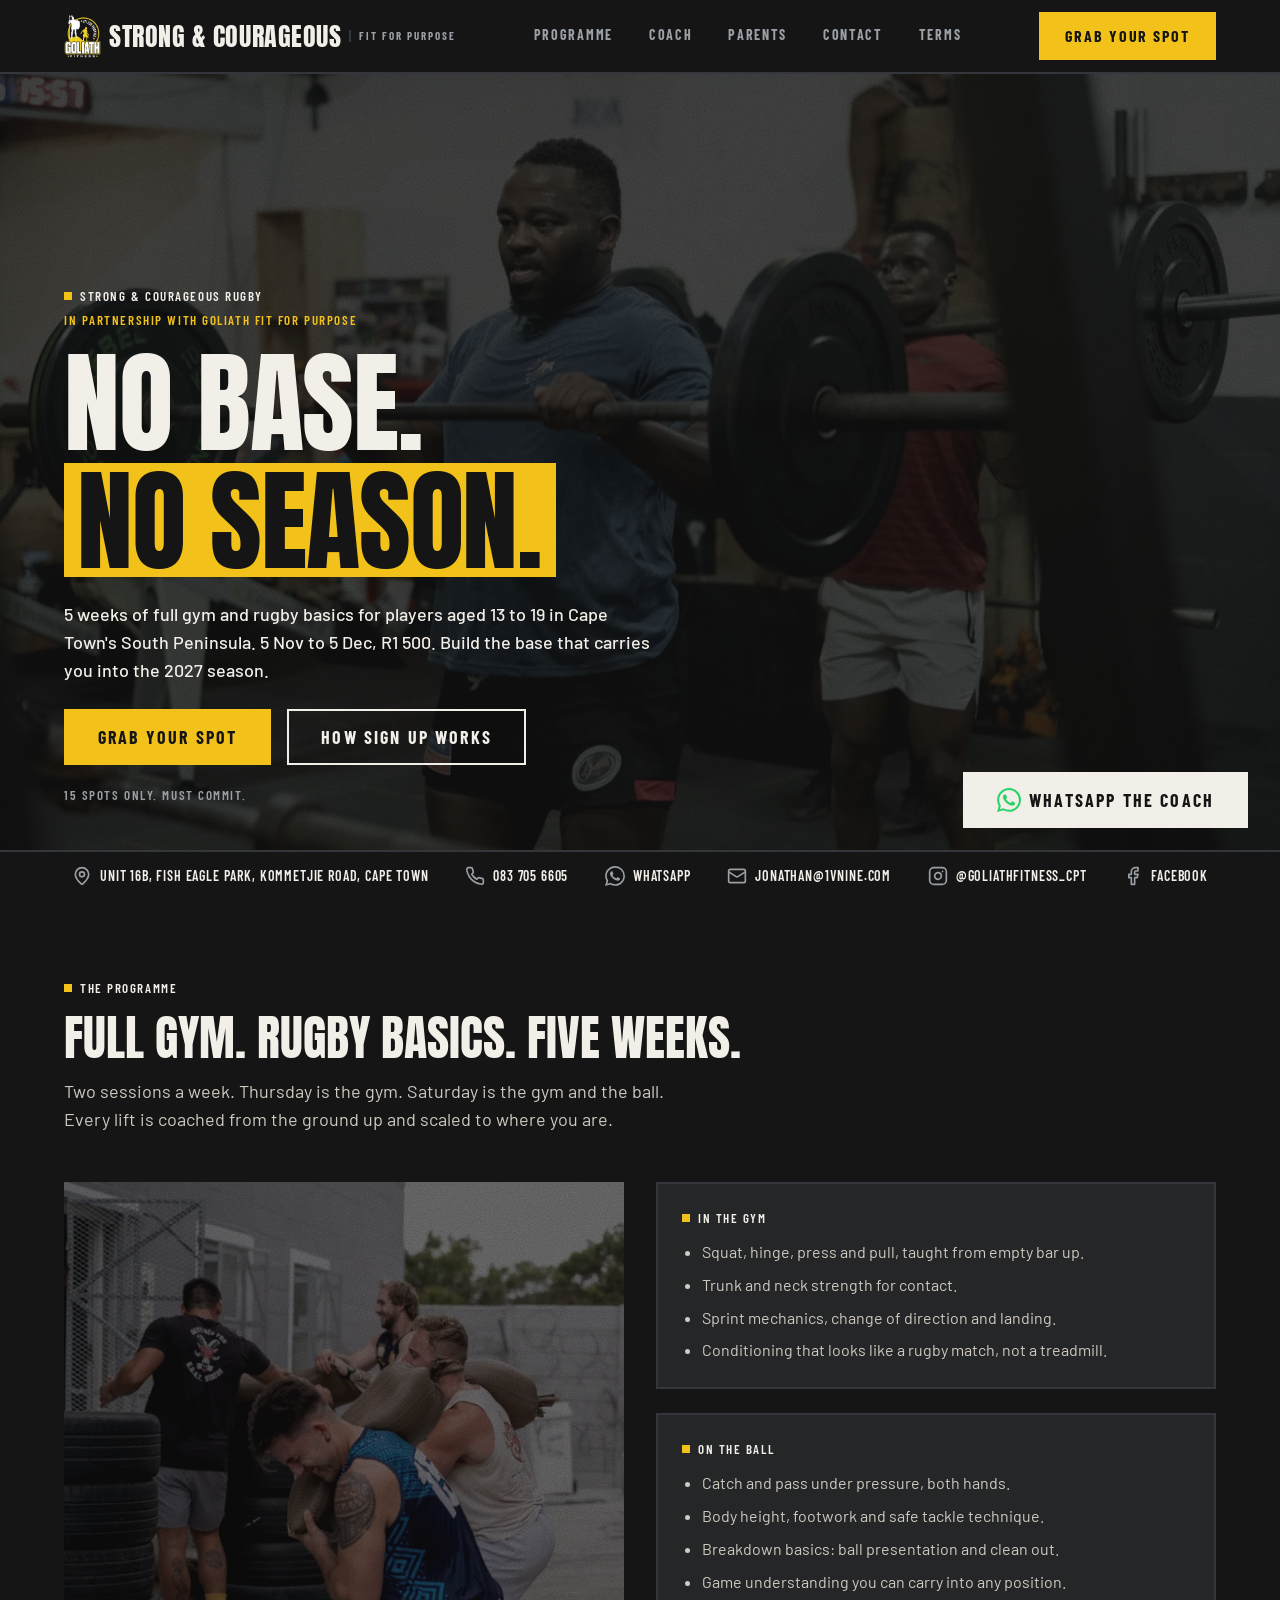
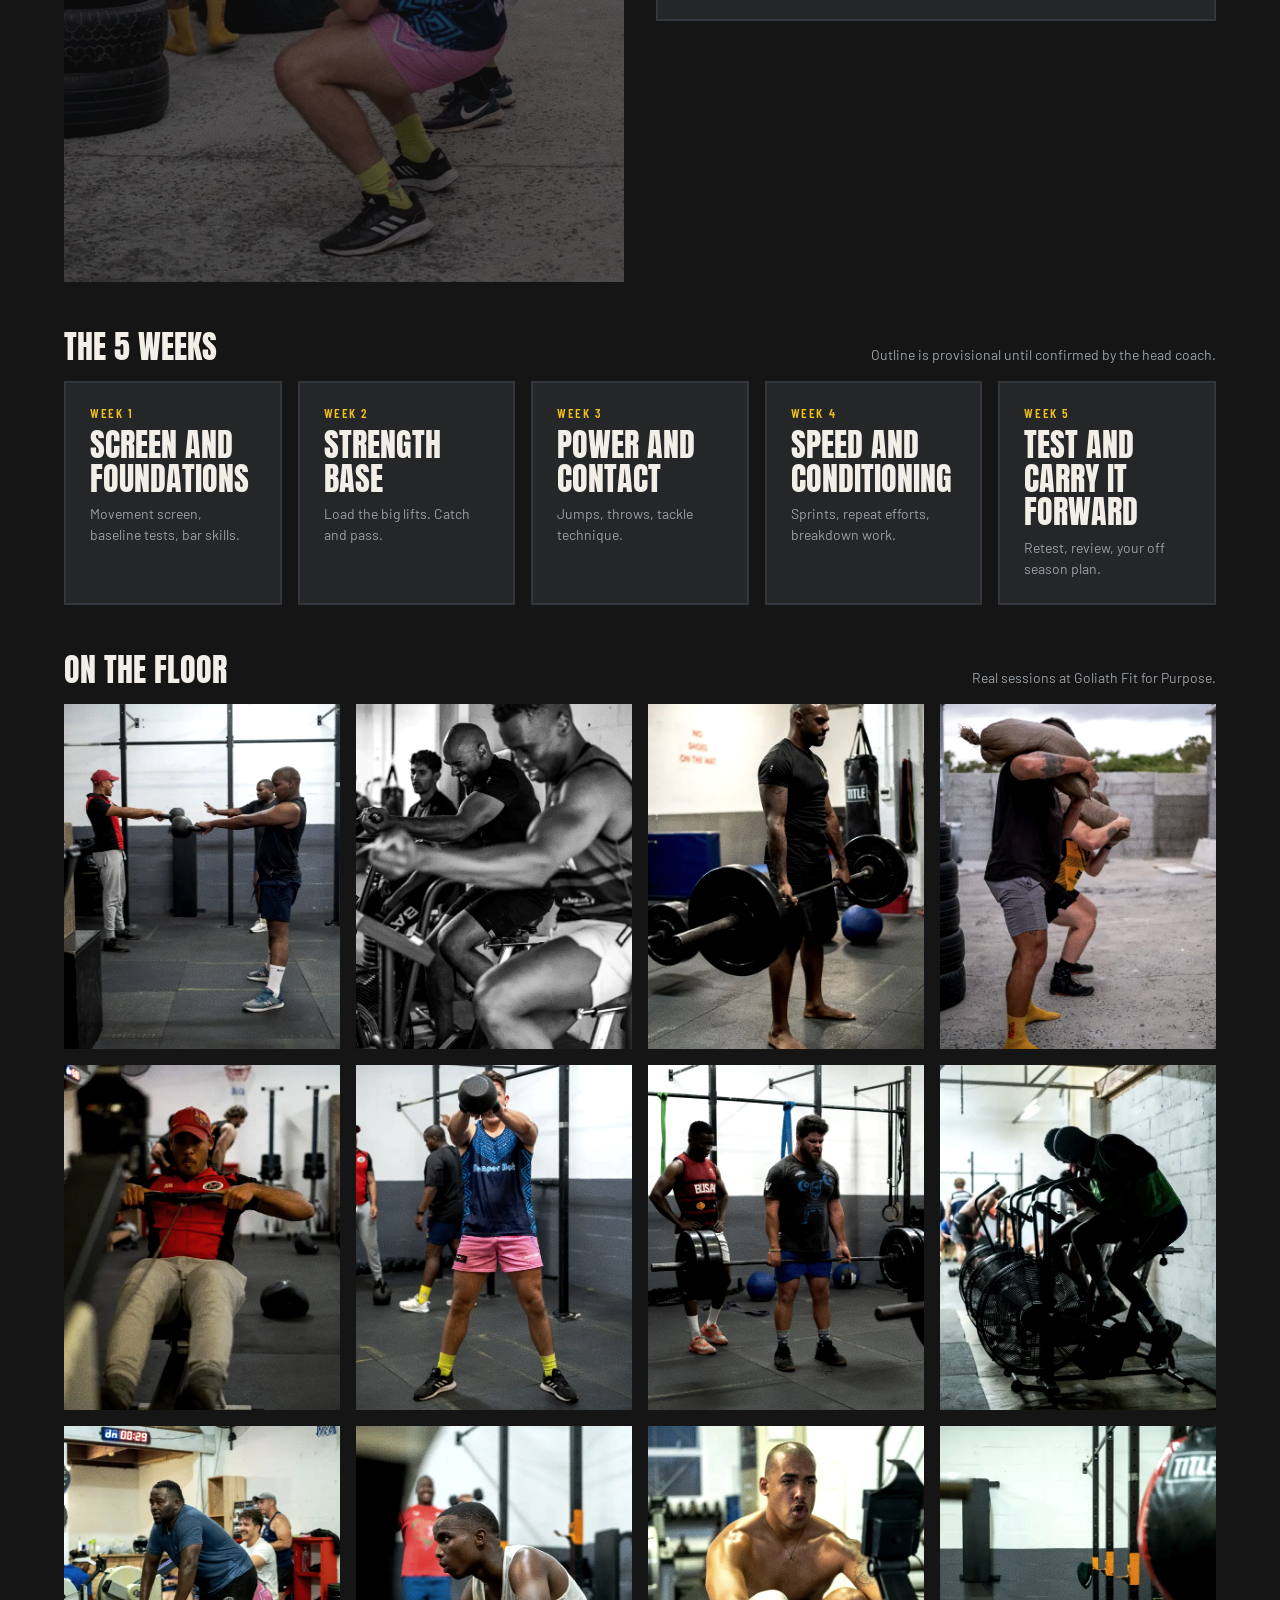
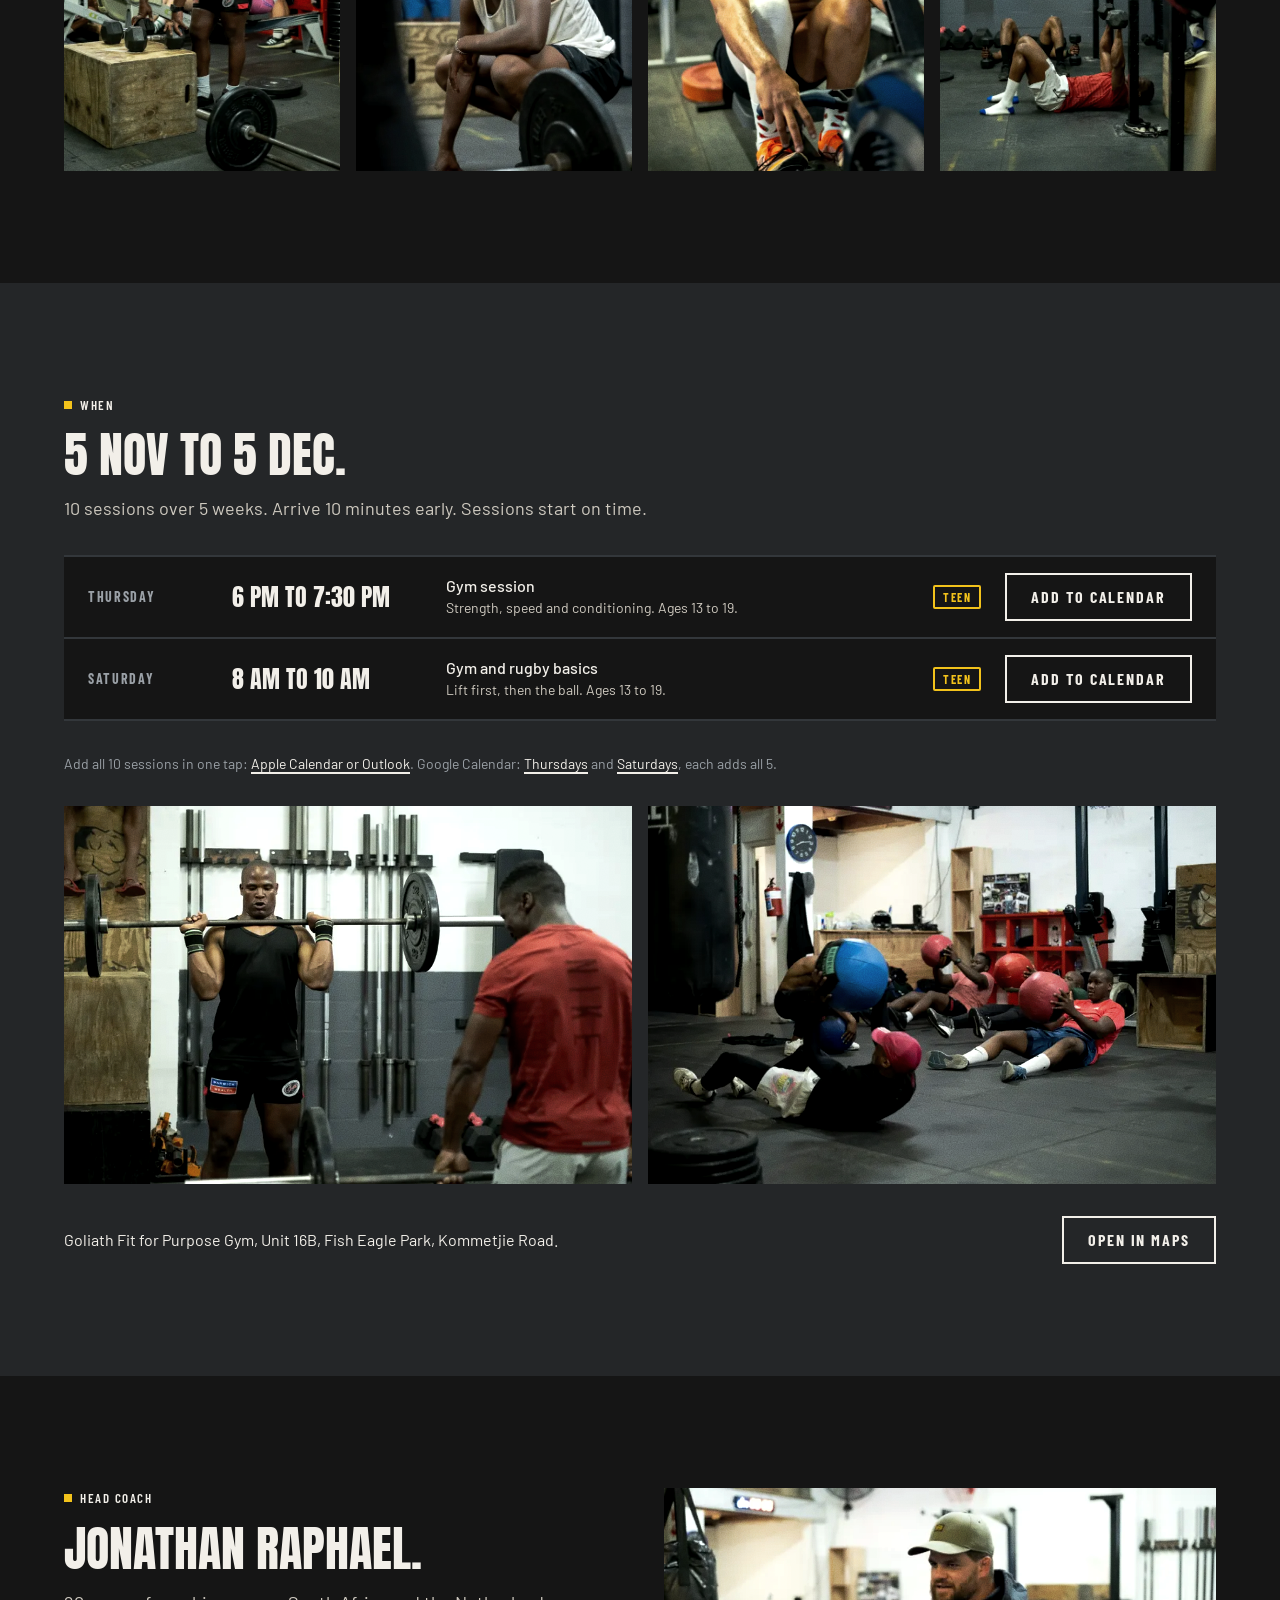
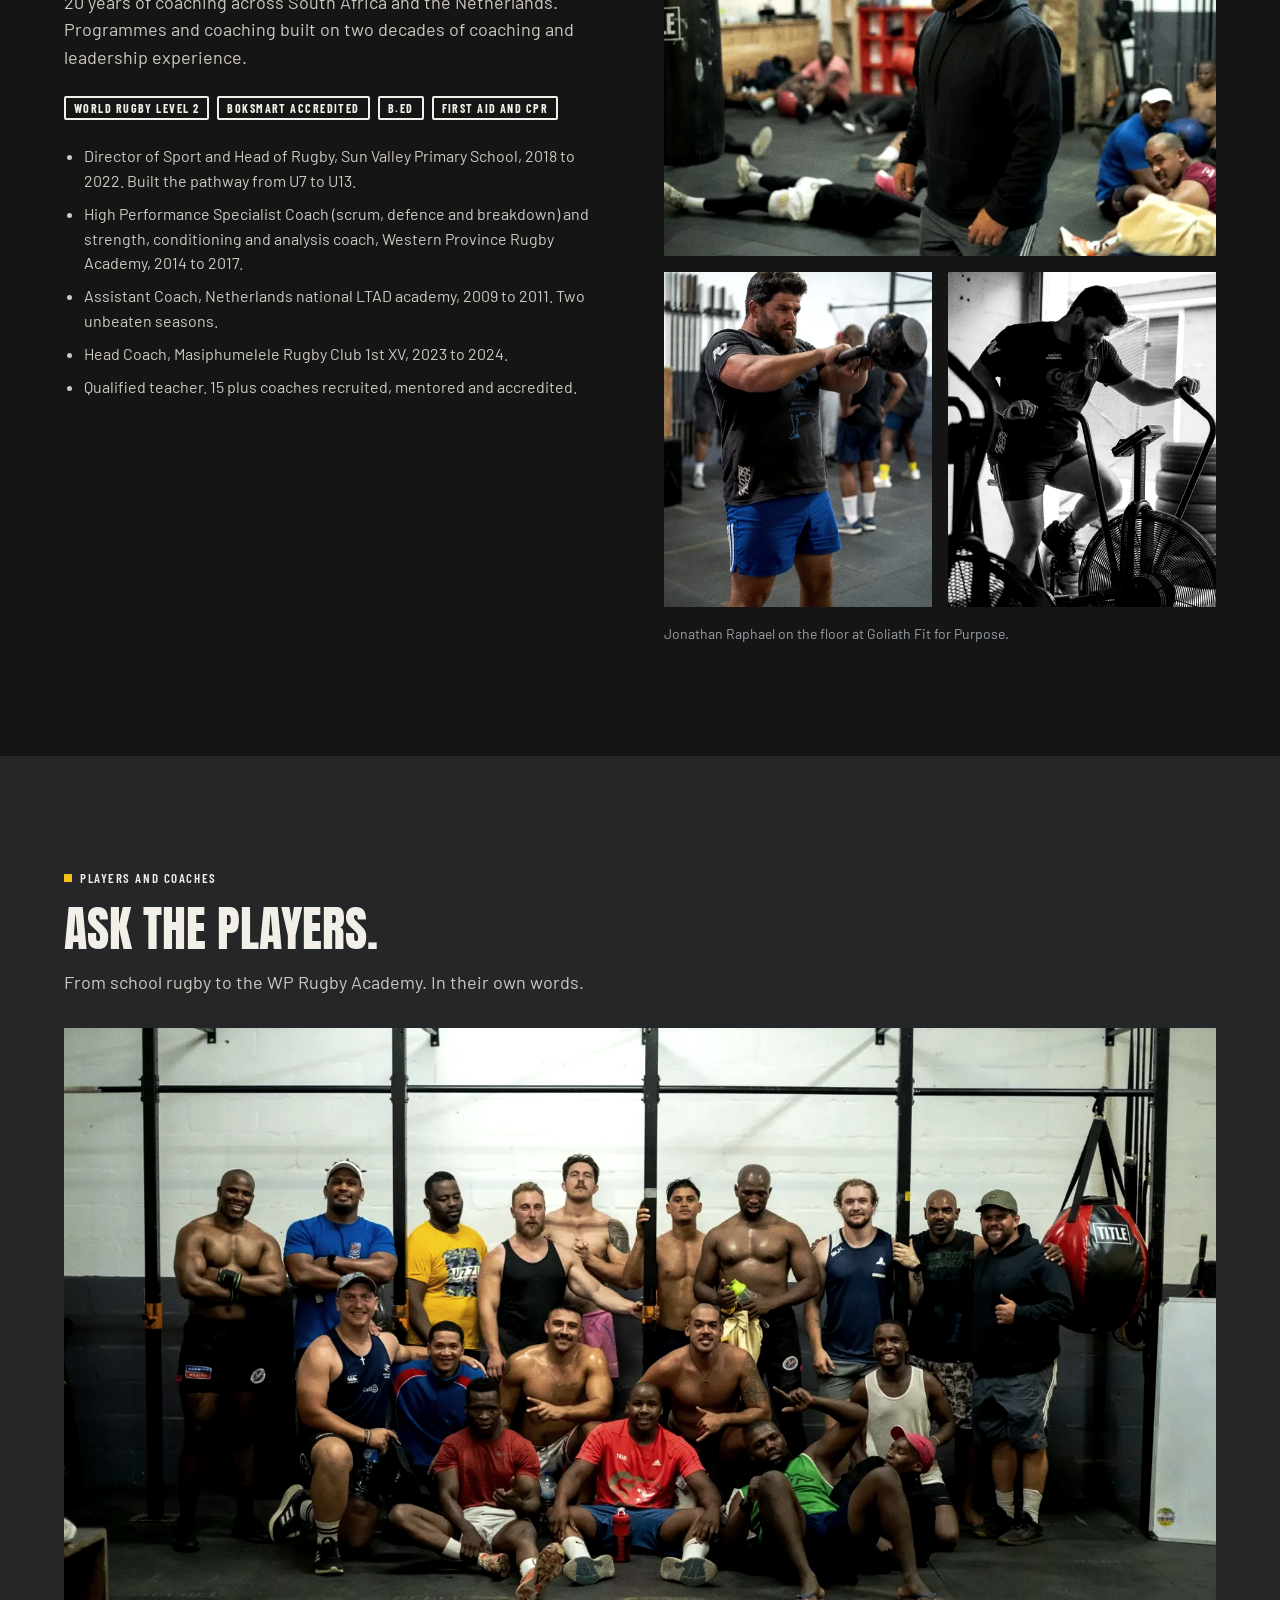
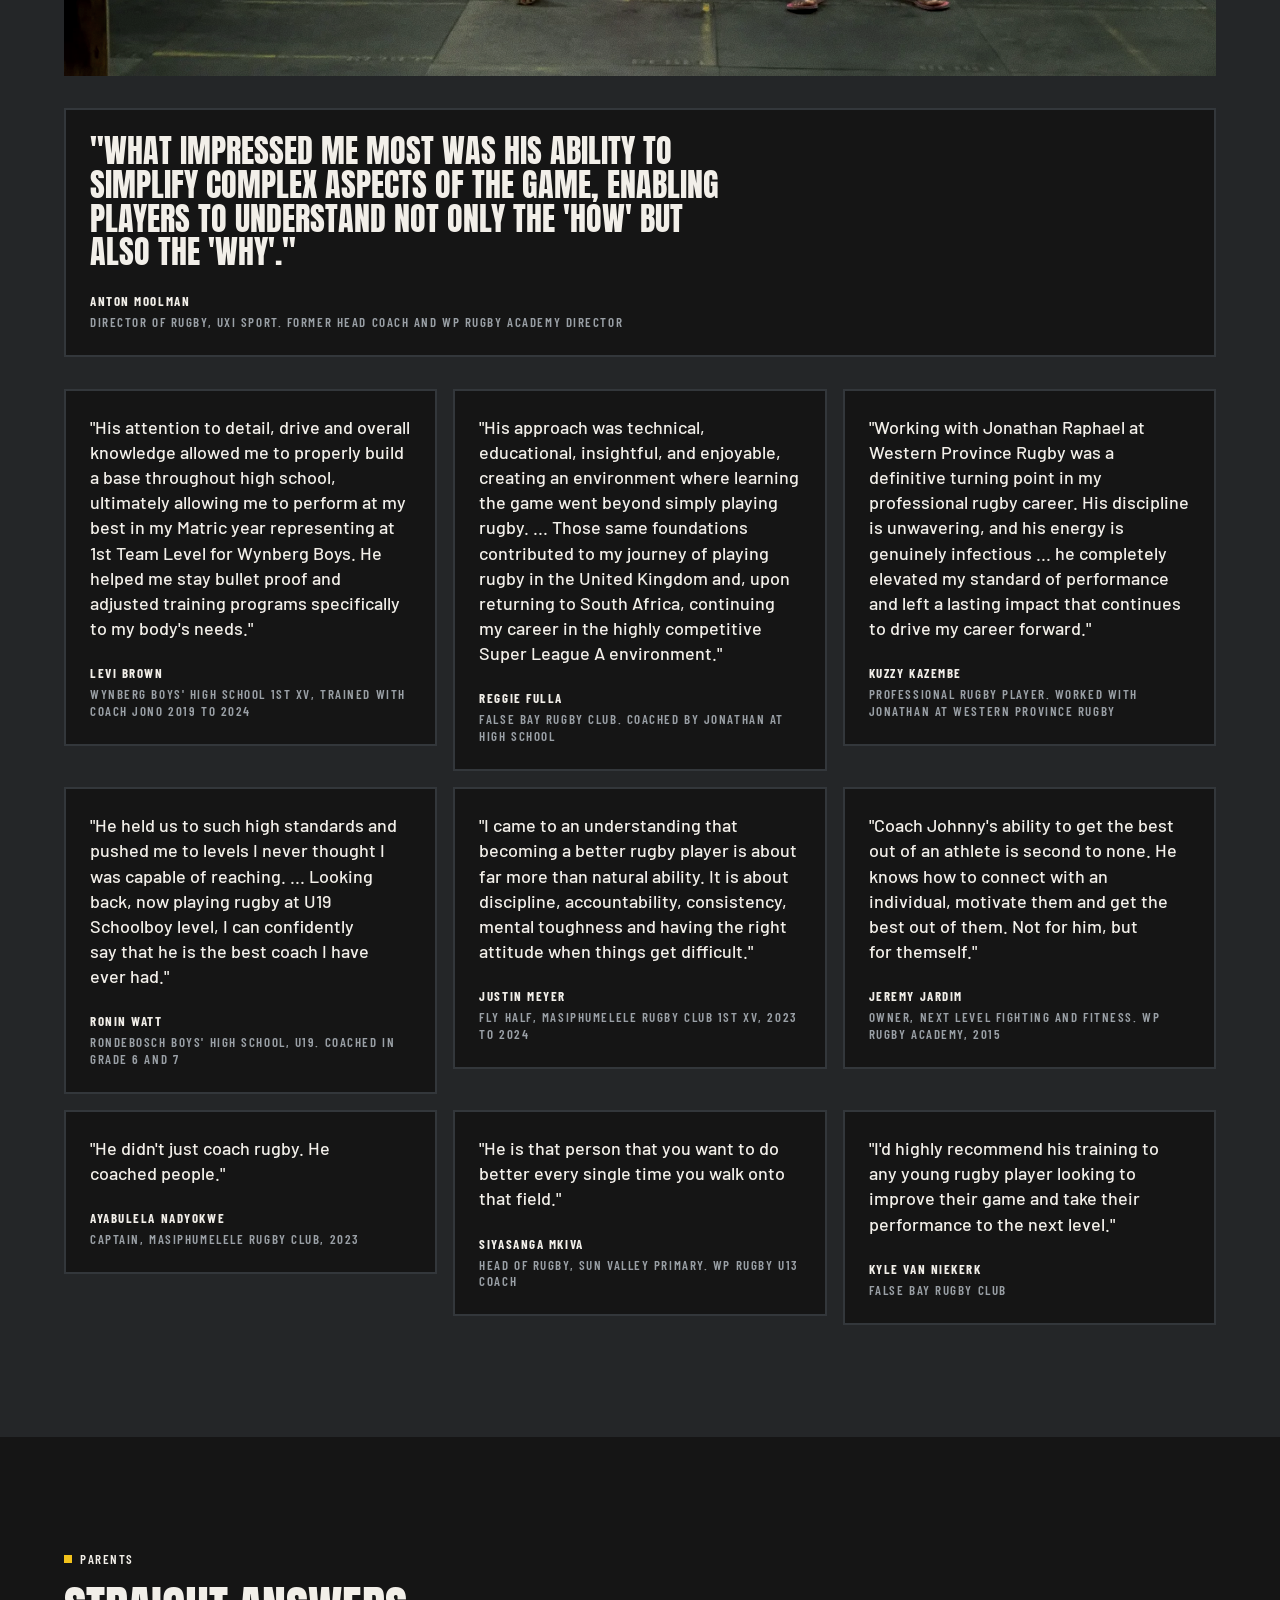
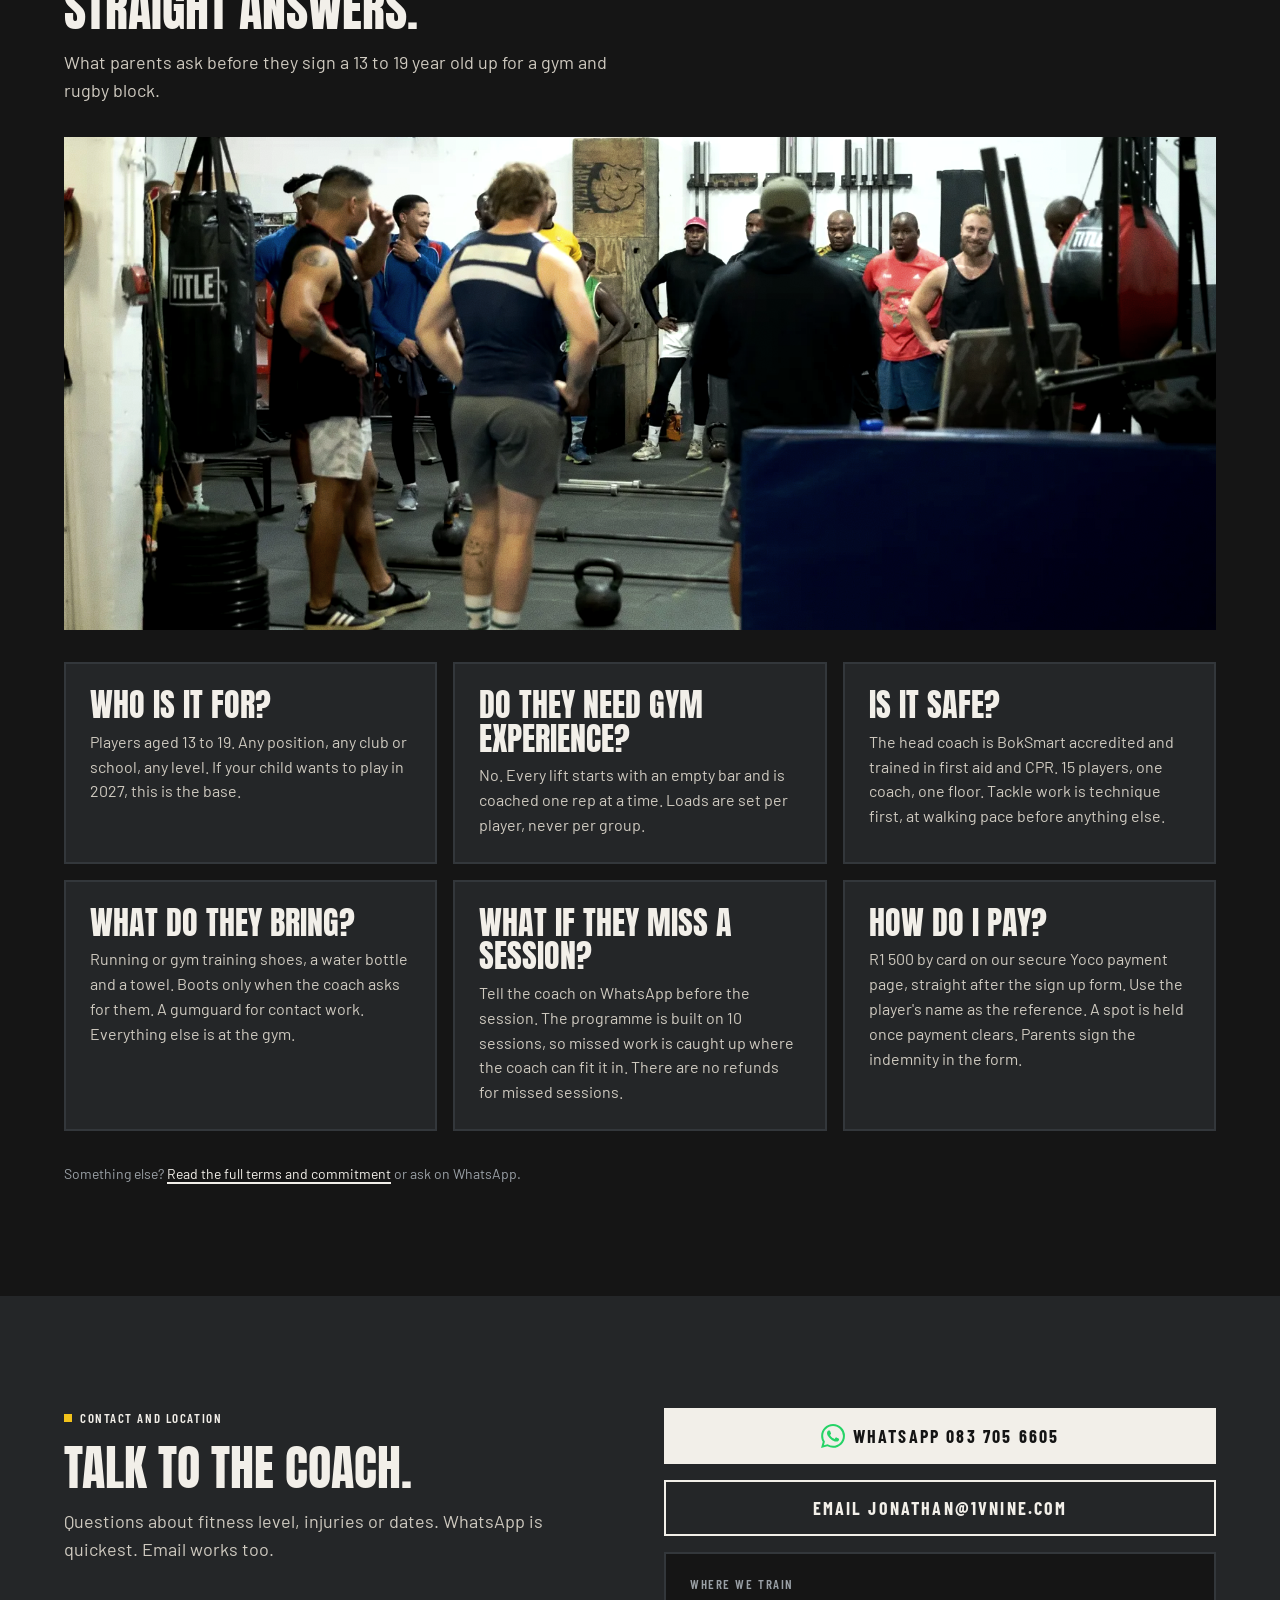
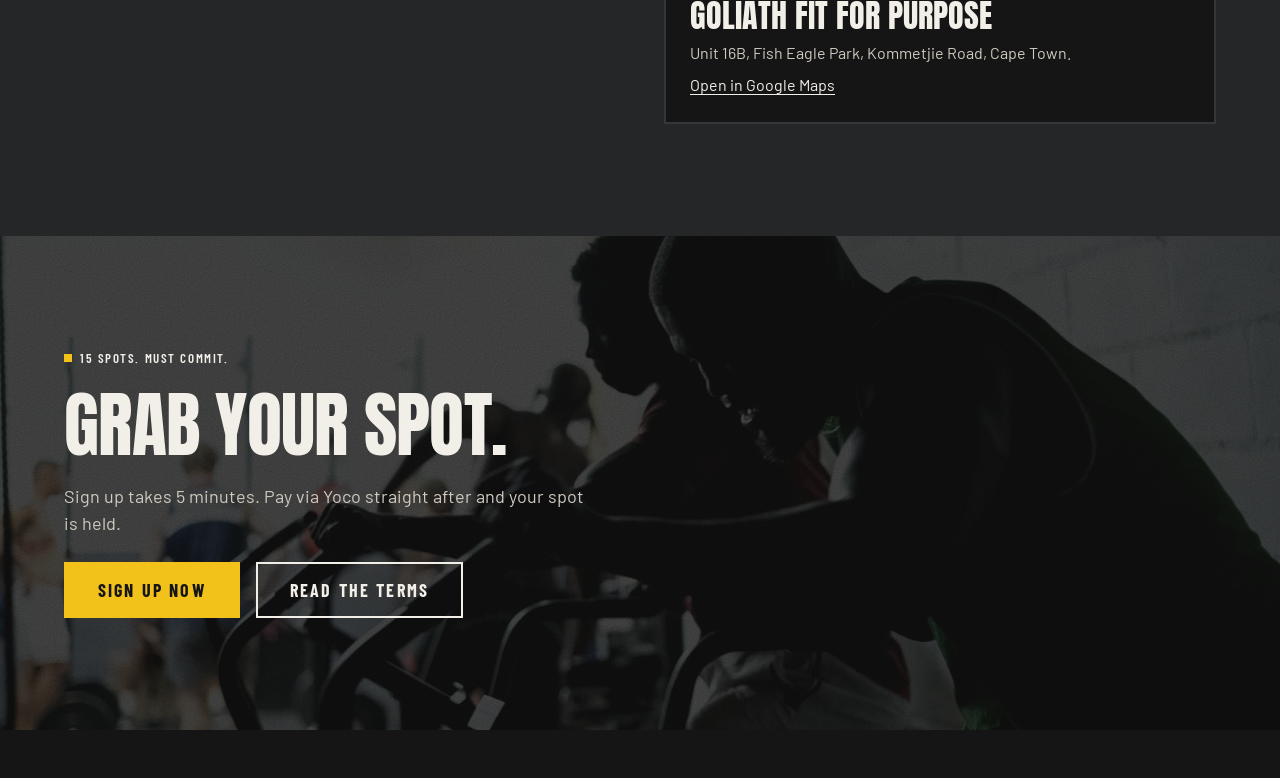
==== index.html @ 9744b481 "Calendar: every session as its own event; welcome email on the site - Thursday and Saturday invites " ====
<!DOCTYPE html>
<html lang="en-ZA">
<head>
<meta charset="utf-8">
<meta name="viewport" content="width=device-width, initial-scale=1">
<title>No Base. No Season. | Teen Rugby Gym Programme, Cape Town</title>
<meta name="description" content="5 weeks of full gym and rugby basics for players aged 13 to 19 at Goliath Fit for Purpose, Kommetjie Road. 5 Nov to 5 Dec. 15 spots only.">
<link rel="canonical" href="https://strong-courageous.co.za/">
<link rel="icon" type="image/png" sizes="32x32" href="assets/favicon-32.png">
<link rel="apple-touch-icon" href="assets/apple-touch-icon.png">
<meta name="theme-color" content="#151515">
<meta property="og:type" content="website">
<meta property="og:site_name" content="Strong &amp; Courageous Rugby">
<meta property="og:title" content="No Base. No Season. | Teen Rugby Gym Programme, Cape Town">
<meta property="og:description" content="5 weeks of full gym and rugby basics for players aged 13 to 19 at Goliath Fit for Purpose, Kommetjie Road. 5 Nov to 5 Dec. 15 spots only.">
<meta property="og:url" content="https://strong-courageous.co.za/">
<meta property="og:image" content="https://strong-courageous.co.za/assets/og-image.jpg">
<meta property="og:image:width" content="1200">
<meta property="og:image:height" content="630">
<meta property="og:image:alt" content="Goliath Fitness, Fit for Purpose badge">
<meta name="twitter:card" content="summary_large_image">
<meta name="twitter:title" content="No Base. No Season. | Teen Rugby Gym Programme, Cape Town">
<meta name="twitter:description" content="5 weeks of full gym and rugby basics for players aged 13 to 19 at Goliath Fit for Purpose, Kommetjie Road. 5 Nov to 5 Dec. 15 spots only.">
<meta name="twitter:image" content="https://strong-courageous.co.za/assets/og-image.jpg">
<link rel="preload" href="assets/fonts/Anton-Regular.woff2" as="font" type="font/woff2" crossorigin>
<link rel="preload" href="assets/fonts/Barlow-Regular.woff2" as="font" type="font/woff2" crossorigin>
<link rel="preload" as="image" href="assets/photos/squat-rack-1200.webp" imagesrcset="assets/photos/squat-rack-800.webp 800w, assets/photos/squat-rack-1200.webp 1200w, assets/photos/squat-rack-1800.webp 1800w" imagesizes="100vw" fetchpriority="high">
<link rel="stylesheet" href="css/goliath.css">
<link rel="stylesheet" href="css/site.css">
<script src="js/site.js" defer></script>
<script src="js/hero.js" defer></script>
<script type="application/ld+json">
{
 "@context": "https://schema.org",
 "@graph": [
  {
   "@type": "WebSite",
   "@id": "https://strong-courageous.co.za/#website",
   "name": "No Base. No Season.",
   "url": "https://strong-courageous.co.za/",
   "publisher": {
    "@id": "https://strong-courageous.co.za/#org"
   },
   "inLanguage": "en-ZA"
  },
  {
   "@type": "SportsOrganization",
   "@id": "https://strong-courageous.co.za/#org",
   "name": "Strong & Courageous Rugby",
   "sport": "Rugby union",
   "url": "https://strong-courageous.co.za/",
   "email": "jonathan@1vnine.com",
   "telephone": "+27837056605",
   "logo": "https://strong-courageous.co.za/assets/goliath-badge-square.png",
   "founder": {
    "@id": "https://strong-courageous.co.za/#coach"
   },
   "areaServed": "Cape Town South Peninsula, Western Cape, South Africa"
  },
  {
   "@type": "Person",
   "@id": "https://strong-courageous.co.za/#coach",
   "name": "Jonathan Raphael",
   "jobTitle": "Head Coach",
   "worksFor": {
    "@id": "https://strong-courageous.co.za/#org"
   },
   "email": "jonathan@1vnine.com",
   "image": "https://strong-courageous.co.za/assets/photos/coach-kettlebell-1350.webp",
   "knowsAbout": [
    "Rugby union coaching",
    "Youth strength and conditioning",
    "Scrum, defence and breakdown coaching",
    "Tackle technique",
    "Long term athlete development"
   ],
   "hasCredential": [
    {
     "@type": "EducationalOccupationalCredential",
     "name": "World Rugby Level 2"
    },
    {
     "@type": "EducationalOccupationalCredential",
     "name": "BokSmart accredited"
    },
    {
     "@type": "EducationalOccupationalCredential",
     "name": "B.Ed"
    },
    {
     "@type": "EducationalOccupationalCredential",
     "name": "First Aid and CPR"
    }
   ]
  },
  {
   "@type": "ExerciseGym",
   "@id": "https://strong-courageous.co.za/#gym",
   "name": "Goliath Fit for Purpose",
   "address": {
    "@type": "PostalAddress",
    "streetAddress": "Unit 16B, Fish Eagle Park, Kommetjie Road",
    "addressLocality": "Cape Town",
    "addressRegion": "Western Cape",
    "addressCountry": "ZA"
   },
   "geo": {
    "@type": "GeoCoordinates",
    "latitude": -34.1340983,
    "longitude": 18.3677688
   },
   "hasMap": "https://maps.app.goo.gl/hayWaB1EWvCcktq87",
   "sameAs": [
    "https://www.instagram.com/goliathfitness_cpt"
   ]
  },
  {
   "@type": "Event",
   "@id": "https://strong-courageous.co.za/#event",
   "name": "No Base. No Season.",
   "description": "5 weeks of full gym and rugby basics for rugby players aged 13 to 19. Thursday gym sessions and Saturday gym and rugby basics sessions, 10 sessions in total, coached by Jonathan Raphael.",
   "startDate": "2026-11-05T18:00:00+02:00",
   "endDate": "2026-12-05T10:00:00+02:00",
   "eventStatus": "https://schema.org/EventScheduled",
   "eventAttendanceMode": "https://schema.org/OfflineEventAttendanceMode",
   "eventSchedule": [
    {
     "@type": "Schedule",
     "byDay": "https://schema.org/Thursday",
     "startTime": "18:00",
     "endTime": "19:30",
     "repeatFrequency": "P1W",
     "startDate": "2026-11-05",
     "endDate": "2026-12-03",
     "scheduleTimezone": "Africa/Johannesburg"
    },
    {
     "@type": "Schedule",
     "byDay": "https://schema.org/Saturday",
     "startTime": "08:00",
     "endTime": "10:00",
     "repeatFrequency": "P1W",
     "startDate": "2026-11-07",
     "endDate": "2026-12-05",
     "scheduleTimezone": "Africa/Johannesburg"
    }
   ],
   "location": {
    "@id": "https://strong-courageous.co.za/#gym"
   },
   "organizer": {
    "@id": "https://strong-courageous.co.za/#org"
   },
   "performer": {
    "@id": "https://strong-courageous.co.za/#coach"
   },
   "image": [
    "https://strong-courageous.co.za/assets/photos/squat-rack-1800.webp",
    "https://strong-courageous.co.za/assets/og-image.jpg"
   ],
   "typicalAgeRange": "13-19",
   "maximumAttendeeCapacity": 15,
   "offers": {
    "@type": "Offer",
    "price": "1500",
    "priceCurrency": "ZAR",
    "availability": "https://schema.org/LimitedAvailability",
    "validFrom": "2026-10-13",
    "url": "https://strong-courageous.co.za/sign-up"
   }
  },
  {
   "@type": "FAQPage",
   "@id": "https://strong-courageous.co.za/#faq",
   "mainEntity": [
    {
     "@type": "Question",
     "name": "Who is it for?",
     "acceptedAnswer": {
      "@type": "Answer",
      "text": "Players aged 13 to 19. Any position, any club or school, any level. If your child wants to play in 2027, this is the base."
     }
    },
    {
     "@type": "Question",
     "name": "Do they need gym experience?",
     "acceptedAnswer": {
      "@type": "Answer",
      "text": "No. Every lift starts with an empty bar and is coached one rep at a time. Loads are set per player, never per group."
     }
    },
    {
     "@type": "Question",
     "name": "Is it safe?",
     "acceptedAnswer": {
      "@type": "Answer",
      "text": "The head coach is BokSmart accredited and trained in first aid and CPR. 15 players, one coach, one floor. Tackle work is technique first, at walking pace before anything else."
     }
    },
    {
     "@type": "Question",
     "name": "What do they bring?",
     "acceptedAnswer": {
      "@type": "Answer",
      "text": "Running or gym training shoes, a water bottle and a towel. Boots only when the coach asks for them. A gumguard for contact work. Everything else is at the gym."
     }
    },
    {
     "@type": "Question",
     "name": "What if they miss a session?",
     "acceptedAnswer": {
      "@type": "Answer",
      "text": "Tell the coach on WhatsApp before the session. The programme is built on 10 sessions, so missed work is caught up where the coach can fit it in. There are no refunds for missed sessions."
     }
    },
    {
     "@type": "Question",
     "name": "How do I pay?",
     "acceptedAnswer": {
      "@type": "Answer",
      "text": "R1 500 by card on our secure Yoco payment page, straight after the sign up form. Use the player's name as the reference. A spot is held once payment clears. Parents sign the indemnity in the form."
     }
    }
   ]
  }
 ]
}
</script>
</head>
<body>
<svg width="0" height="0" style="position:absolute" aria-hidden="true">
  <symbol id="i-whatsapp" viewBox="0 0 24 24"><path fill="currentColor" d="M17.472 14.382c-.297-.149-1.758-.867-2.03-.967-.273-.099-.471-.148-.67.15-.197.297-.767.966-.94 1.164-.173.199-.347.223-.644.075-.297-.15-1.255-.463-2.39-1.475-.883-.788-1.48-1.761-1.653-2.059-.173-.297-.018-.458.13-.606.134-.133.298-.347.446-.52.149-.174.198-.298.298-.497.099-.198.05-.371-.025-.52-.075-.149-.669-1.612-.916-2.207-.242-.579-.487-.5-.669-.51-.173-.008-.371-.01-.57-.01-.198 0-.52.074-.792.372-.272.297-1.04 1.016-1.04 2.479 0 1.462 1.065 2.875 1.213 3.074.149.198 2.096 3.2 5.077 4.487.709.306 1.262.489 1.694.625.712.227 1.36.195 1.871.118.571-.085 1.758-.719 2.006-1.413.248-.694.248-1.289.173-1.413-.074-.124-.272-.198-.57-.347m-5.421 7.403h-.004a9.87 9.87 0 01-5.031-1.378l-.361-.214-3.741.982.998-3.648-.235-.374a9.86 9.86 0 01-1.51-5.26c.001-5.45 4.436-9.884 9.888-9.884 2.64 0 5.122 1.03 6.988 2.898a9.825 9.825 0 012.893 6.994c-.003 5.45-4.437 9.884-9.885 9.884m8.413-18.297A11.815 11.815 0 0012.05 0C5.495 0 .16 5.335.157 11.892c0 2.096.547 4.142 1.588 5.945L.057 24l6.305-1.654a11.882 11.882 0 005.683 1.448h.005c6.554 0 11.89-5.335 11.893-11.893a11.821 11.821 0 00-3.48-8.413Z"/></symbol>
  <symbol id="i-menu" viewBox="0 0 24 24" fill="none" stroke="currentColor" stroke-width="2" stroke-linecap="round" stroke-linejoin="round"><line x1="4" x2="20" y1="12" y2="12"/><line x1="4" x2="20" y1="6" y2="6"/><line x1="4" x2="20" y1="18" y2="18"/></symbol>
  <symbol id="i-x" viewBox="0 0 24 24" fill="none" stroke="currentColor" stroke-width="2" stroke-linecap="round" stroke-linejoin="round"><path d="M18 6 6 18"/><path d="m6 6 12 12"/></symbol>
  <symbol id="i-map-pin" viewBox="0 0 24 24" fill="none" stroke="currentColor" stroke-width="2" stroke-linecap="round" stroke-linejoin="round"><path d="M20 10c0 4.993-5.539 10.193-7.399 11.799a1 1 0 0 1-1.202 0C9.539 20.193 4 14.993 4 10a8 8 0 0 1 16 0"/><circle cx="12" cy="10" r="3"/></symbol>
  <symbol id="i-phone" viewBox="0 0 24 24" fill="none" stroke="currentColor" stroke-width="2" stroke-linecap="round" stroke-linejoin="round"><path d="M22 16.92v3a2 2 0 0 1-2.18 2 19.79 19.79 0 0 1-8.63-3.07 19.5 19.5 0 0 1-6-6 19.79 19.79 0 0 1-3.07-8.67A2 2 0 0 1 4.11 2h3a2 2 0 0 1 2 1.72 12.84 12.84 0 0 0 .7 2.81 2 2 0 0 1-.45 2.11L8.09 9.91a16 16 0 0 0 6 6l1.27-1.27a2 2 0 0 1 2.11-.45 12.84 12.84 0 0 0 2.81.7A2 2 0 0 1 22 16.92z"/></symbol>
  <symbol id="i-mail" viewBox="0 0 24 24" fill="none" stroke="currentColor" stroke-width="2" stroke-linecap="round" stroke-linejoin="round"><rect width="20" height="16" x="2" y="4" rx="2"/><path d="m22 7-8.97 5.7a1.94 1.94 0 0 1-2.06 0L2 7"/></symbol>
  <symbol id="i-instagram" viewBox="0 0 24 24" fill="none" stroke="currentColor" stroke-width="2" stroke-linecap="round" stroke-linejoin="round"><rect width="20" height="20" x="2" y="2" rx="5" ry="5"/><path d="M16 11.37A4 4 0 1 1 12.63 8 4 4 0 0 1 16 11.37z"/><line x1="17.5" x2="17.51" y1="6.5" y2="6.5"/></symbol>
  <symbol id="i-facebook" viewBox="0 0 24 24" fill="none" stroke="currentColor" stroke-width="2" stroke-linecap="round" stroke-linejoin="round"><path d="M18 2h-3a5 5 0 0 0-5 5v3H7v4h3v8h4v-8h3l1-4h-4V7a1 1 0 0 1 1-1h3z"/></symbol>
</svg>
<a class="skip-link" href="#main">Skip to content</a>
<div class="gl-page">

<header class="gl-nav">
  <div class="gl-nav__bar">
    <a class="gl-nav__brand" href="index.html" aria-label="Strong &amp; Courageous home"><img class="gl-nav__logo" src="assets/logo-111.webp" alt="Goliath Fitness badge" width="37" height="44"><span class="gl-nav__word">Strong &amp; Courageous</span><span class="gl-nav__sub">Fit for Purpose</span></a>
    <nav aria-label="Primary">
      <ul class="gl-nav__links">
        <li><a class="gl-nav__link" href="#programme">Programme</a></li>
        <li><a class="gl-nav__link" href="#coach">Coach</a></li>
        <li><a class="gl-nav__link" href="#faq">Parents</a></li>
        <li><a class="gl-nav__link" href="#contact">Contact</a></li>
        <li><a class="gl-nav__link" href="terms.html">Terms</a></li>
      </ul>
    </nav>
    <div class="gl-nav__actions">
      <a class="gl-btn gl-btn--primary gl-nav__cta" href="sign-up.html"><span>Grab Your Spot</span></a>
      <button class="gl-nav__toggle" type="button" aria-expanded="false" aria-controls="gl-nav-menu" aria-label="Open menu"><svg class="gl-icon gl-icon--open" width="24" height="24" aria-hidden="true"><use href="#i-menu"/></svg><svg class="gl-icon gl-icon--close" width="24" height="24" aria-hidden="true"><use href="#i-x"/></svg></button>
    </div>
  </div>
  <div class="gl-nav__menu" id="gl-nav-menu" hidden>
    <a class="gl-nav__link" href="#programme">Programme</a>
    <a class="gl-nav__link" href="#coach">Coach</a>
    <a class="gl-nav__link" href="#faq">Parents</a>
    <a class="gl-nav__link" href="#contact">Contact</a>
    <a class="gl-nav__link" href="terms.html">Terms</a>
    <div class="gl-nav__menu-actions">
      <a class="gl-btn gl-btn--primary gl-btn--full" href="sign-up.html"><span>Grab Your Spot</span></a>
      <a class="gl-btn gl-btn--whatsapp gl-btn--full" href="https://wa.me/27837056605?text=Hi%20Jonathan.%20I%20want%20to%20sign%20up%20for%20No%20Base.%20No%20Season." target="_blank" rel="noopener noreferrer"><svg class="gl-icon" width="24" height="24" aria-hidden="true"><use href="#i-whatsapp"/></svg><span>WhatsApp the Coach</span></a>
    </div>
  </div>
</header>

<main class="gl-page__main" id="main" tabindex="-1">

<div class="gl-photo gl-photo--has-content hero-slideshow" style="min-height:min(88vh, 820px)" data-slides="[{&quot;src&quot;:&quot;assets/photos/team-group-1600.webp&quot;,&quot;srcset&quot;:&quot;assets/photos/team-group-800.webp 800w, assets/photos/team-group-1600.webp 1600w&quot;},{&quot;src&quot;:&quot;assets/photos/gallery-deadlift-side-1000.webp&quot;,&quot;srcset&quot;:&quot;assets/photos/gallery-deadlift-side-600.webp 600w, assets/photos/gallery-deadlift-side-1000.webp 1000w&quot;},{&quot;src&quot;:&quot;assets/photos/schedule-front-rack-1600.webp&quot;,&quot;srcset&quot;:&quot;assets/photos/schedule-front-rack-800.webp 800w, assets/photos/schedule-front-rack-1600.webp 1600w&quot;},{&quot;src&quot;:&quot;assets/photos/gallery-bikes-bw-1000.webp&quot;,&quot;srcset&quot;:&quot;assets/photos/gallery-bikes-bw-600.webp 600w, assets/photos/gallery-bikes-bw-1000.webp 1000w&quot;},{&quot;src&quot;:&quot;assets/photos/signup-bikes-crew-1600.webp&quot;,&quot;srcset&quot;:&quot;assets/photos/signup-bikes-crew-800.webp 800w, assets/photos/signup-bikes-crew-1600.webp 1600w&quot;},{&quot;src&quot;:&quot;assets/photos/gallery-kettlebell-coaching-1000.webp&quot;,&quot;srcset&quot;:&quot;assets/photos/gallery-kettlebell-coaching-600.webp 600w, assets/photos/gallery-kettlebell-coaching-1000.webp 1000w&quot;},{&quot;src&quot;:&quot;assets/photos/tyres-outdoor-1000.webp&quot;,&quot;srcset&quot;:&quot;assets/photos/tyres-outdoor-600.webp 600w, assets/photos/tyres-outdoor-1000.webp 1000w&quot;},{&quot;src&quot;:&quot;assets/photos/schedule-medball-group-1600.webp&quot;,&quot;srcset&quot;:&quot;assets/photos/schedule-medball-group-800.webp 800w, assets/photos/schedule-medball-group-1600.webp 1600w&quot;},{&quot;src&quot;:&quot;assets/photos/coach-kettlebell-1350.webp&quot;,&quot;srcset&quot;:&quot;assets/photos/coach-kettlebell-700.webp 700w, assets/photos/coach-kettlebell-1350.webp 1350w&quot;},{&quot;src&quot;:&quot;assets/photos/gallery-sandbag-1000.webp&quot;,&quot;srcset&quot;:&quot;assets/photos/gallery-sandbag-600.webp 600w, assets/photos/gallery-sandbag-1000.webp 1000w&quot;},{&quot;src&quot;:&quot;assets/photos/terms-medball-1600.webp&quot;,&quot;srcset&quot;:&quot;assets/photos/terms-medball-800.webp 800w, assets/photos/terms-medball-1600.webp 1600w&quot;},{&quot;src&quot;:&quot;assets/photos/gallery-rower-drive-1000.webp&quot;,&quot;srcset&quot;:&quot;assets/photos/gallery-rower-drive-600.webp 600w, assets/photos/gallery-rower-drive-1000.webp 1000w&quot;},{&quot;src&quot;:&quot;assets/photos/faq-briefing-1600.webp&quot;,&quot;srcset&quot;:&quot;assets/photos/faq-briefing-800.webp 800w, assets/photos/faq-briefing-1600.webp 1600w&quot;},{&quot;src&quot;:&quot;assets/photos/gallery-deadlift-spot-1000.webp&quot;,&quot;srcset&quot;:&quot;assets/photos/gallery-deadlift-spot-600.webp 600w, assets/photos/gallery-deadlift-spot-1000.webp 1000w&quot;},{&quot;src&quot;:&quot;assets/photos/cta-bikes-1600.webp&quot;,&quot;srcset&quot;:&quot;assets/photos/cta-bikes-800.webp 800w, assets/photos/cta-bikes-1600.webp 1600w&quot;},{&quot;src&quot;:&quot;assets/photos/gallery-kettlebell-swing-1000.webp&quot;,&quot;srcset&quot;:&quot;assets/photos/gallery-kettlebell-swing-600.webp 600w, assets/photos/gallery-kettlebell-swing-1000.webp 1000w&quot;},{&quot;src&quot;:&quot;assets/photos/terms-bikes-1600.webp&quot;,&quot;srcset&quot;:&quot;assets/photos/terms-bikes-800.webp 800w, assets/photos/terms-bikes-1600.webp 1600w&quot;},{&quot;src&quot;:&quot;assets/photos/gallery-dumbbell-box-1000.webp&quot;,&quot;srcset&quot;:&quot;assets/photos/gallery-dumbbell-box-600.webp 600w, assets/photos/gallery-dumbbell-box-1000.webp 1000w&quot;},{&quot;src&quot;:&quot;assets/photos/coach-floor-900.webp&quot;,&quot;srcset&quot;:&quot;assets/photos/coach-floor-450.webp 450w, assets/photos/coach-floor-900.webp 900w&quot;},{&quot;src&quot;:&quot;assets/photos/gallery-floor-press-1000.webp&quot;,&quot;srcset&quot;:&quot;assets/photos/gallery-floor-press-600.webp 600w, assets/photos/gallery-floor-press-1000.webp 1000w&quot;},{&quot;src&quot;:&quot;assets/photos/signup-floor-talk-1000.webp&quot;,&quot;srcset&quot;:&quot;assets/photos/signup-floor-talk-600.webp 600w, assets/photos/signup-floor-talk-1000.webp 1000w&quot;},{&quot;src&quot;:&quot;assets/photos/gallery-bikes-silhouette-1000.webp&quot;,&quot;srcset&quot;:&quot;assets/photos/gallery-bikes-silhouette-600.webp 600w, assets/photos/gallery-bikes-silhouette-1000.webp 1000w&quot;},{&quot;src&quot;:&quot;assets/photos/gallery-barbell-crouch-1000.webp&quot;,&quot;srcset&quot;:&quot;assets/photos/gallery-barbell-crouch-600.webp 600w, assets/photos/gallery-barbell-crouch-1000.webp 1000w&quot;},{&quot;src&quot;:&quot;assets/photos/signup-rower-clap-1000.webp&quot;,&quot;srcset&quot;:&quot;assets/photos/signup-rower-clap-600.webp 600w, assets/photos/signup-rower-clap-1000.webp 1000w&quot;},{&quot;src&quot;:&quot;assets/photos/coach-bike-900.webp&quot;,&quot;srcset&quot;:&quot;assets/photos/coach-bike-450.webp 450w, assets/photos/coach-bike-900.webp 900w&quot;},{&quot;src&quot;:&quot;assets/photos/gallery-rower-1000.webp&quot;,&quot;srcset&quot;:&quot;assets/photos/gallery-rower-600.webp 600w, assets/photos/gallery-rower-1000.webp 1000w&quot;},{&quot;src&quot;:&quot;assets/photos/signup-kettlebell-pair-1000.webp&quot;,&quot;srcset&quot;:&quot;assets/photos/signup-kettlebell-pair-600.webp 600w, assets/photos/signup-kettlebell-pair-1000.webp 1000w&quot;}]">
  <img class="gl-photo__img hero-slide is-active kb-1" src="assets/photos/squat-rack-1200.webp" srcset="assets/photos/squat-rack-800.webp 800w, assets/photos/squat-rack-1200.webp 1200w, assets/photos/squat-rack-1800.webp 1800w" sizes="100vw" width="1800" height="1200" alt="Back squat with spotters on the Goliath floor" fetchpriority="high">
  <div class="gl-photo__overlay gl-photo__overlay--heavy"></div>
  <div class="gl-photo__grain"></div>
  <div class="gl-photo__content">
    <div class="gl-container" style="position:relative;padding-block:112px 64px;display:flex;flex-wrap:wrap;gap:24px;align-items:flex-end;min-height:min(88vh, 820px)">
      <div style="display:flex;flex-direction:column;gap:24px;flex:1 1 420px;min-width:0">
        <div style="display:flex;flex-direction:column;gap:8px">
          <span class="eyebrow">Strong &amp; Courageous Rugby</span>
          <span class="t-label" style="color:var(--text-accent)">In partnership with Goliath Fit for Purpose</span>
        </div>
        <h1 class="t-display-xl" style="margin:0;display:flex;flex-direction:column;align-items:flex-start;gap:.08em">
          <span>No Base.</span>
          <span style="background:var(--accent);color:var(--text-on-accent);padding:.02em .12em 0;line-height:1">No Season.</span>
        </h1>
        <p class="t-body-l" style="margin:0;max-width:60ch;color:var(--text-primary);font-weight:500">5 weeks of full gym and rugby basics for players aged 13 to 19 in Cape Town's South Peninsula. 5 Nov to 5 Dec, R1 500. Build the base that carries you into the 2027 season.</p>
        <div class="gl-cluster" style="gap:16px">
          <a class="gl-btn gl-btn--primary gl-btn--lg" href="https://forms.gle/XaMLDP9zuUtkLmPWA" target="_blank" rel="noopener noreferrer"><span>Grab Your Spot</span></a>
          <a class="gl-btn gl-btn--secondary gl-btn--lg" href="sign-up.html"><span>How Sign Up Works</span></a>
        </div>
        <span class="t-label">15 spots only. Must commit.</span>
      </div>
    </div>
  </div>
</div>

<section id="programme" class="gl-section anchor" aria-labelledby="programme-title">
  <div class="gl-container" style="display:flex;flex-direction:column;gap:48px">
    <div class="gl-sh">
      <span class="eyebrow">The Programme</span>
      <h2 class="gl-sh__title" id="programme-title">Full Gym. Rugby Basics. Five Weeks.</h2>
      <p class="gl-sh__lead">Two sessions a week. Thursday is the gym. Saturday is the gym and the ball. Every lift is coached from the ground up and scaled to where you are.</p>
    </div>
    <div style="display:grid;grid-template-columns:repeat(auto-fit,minmax(300px,1fr));gap:32px;align-items:stretch">
      <div class="gl-photo" style="aspect-ratio:4 / 5">
        <img class="gl-photo__img" src="assets/photos/tyres-outdoor-600.webp" srcset="assets/photos/tyres-outdoor-600.webp 600w, assets/photos/tyres-outdoor-1000.webp 1000w" sizes="(min-width: 1280px) 576px, (min-width: 768px) 50vw, 100vw" width="1200" height="1800" alt="Sandbag squats outside Unit 16B" loading="lazy">
        <div class="gl-photo__overlay"></div>
        <div class="gl-photo__grain"></div>
      </div>
      <div style="display:flex;flex-direction:column;gap:24px">
        <div class="gl-card" style="padding:24px;gap:12px">
          <span class="eyebrow">In the gym</span>
          <ul class="t-body" style="margin:0;padding-left:20px;display:flex;flex-direction:column;gap:8px">
            <li>Squat, hinge, press and pull, taught from empty bar up.</li>
            <li>Trunk and neck strength for contact.</li>
            <li>Sprint mechanics, change of direction and landing.</li>
            <li>Conditioning that looks like a rugby match, not a treadmill.</li>
          </ul>
        </div>
        <div class="gl-card" style="padding:24px;gap:12px">
          <span class="eyebrow">On the ball</span>
          <ul class="t-body" style="margin:0;padding-left:20px;display:flex;flex-direction:column;gap:8px">
            <li>Catch and pass under pressure, both hands.</li>
            <li>Body height, footwork and safe tackle technique.</li>
            <li>Breakdown basics: ball presentation and clean out.</li>
            <li>Game understanding you can carry into any position.</li>
          </ul>
        </div>
      </div>
    </div>
    <div style="display:flex;flex-direction:column;gap:16px">
      <div style="display:flex;flex-wrap:wrap;align-items:baseline;justify-content:space-between;gap:8px">
        <h3 class="t-h3" style="margin:0">The 5 weeks</h3>
        <span class="t-small">Outline is provisional until confirmed by the head coach.</span>
      </div>
      <ol style="list-style:none;margin:0;padding:0;display:grid;grid-template-columns:repeat(auto-fit,minmax(200px,1fr));gap:16px">
        <li class="gl-card" style="padding:24px;gap:8px"><span class="t-label" style="color:var(--text-accent)">Week 1</span><span class="t-h3">Screen and foundations</span><span class="t-small">Movement screen, baseline tests, bar skills.</span></li>
        <li class="gl-card" style="padding:24px;gap:8px"><span class="t-label" style="color:var(--text-accent)">Week 2</span><span class="t-h3">Strength base</span><span class="t-small">Load the big lifts. Catch and pass.</span></li>
        <li class="gl-card" style="padding:24px;gap:8px"><span class="t-label" style="color:var(--text-accent)">Week 3</span><span class="t-h3">Power and contact</span><span class="t-small">Jumps, throws, tackle technique.</span></li>
        <li class="gl-card" style="padding:24px;gap:8px"><span class="t-label" style="color:var(--text-accent)">Week 4</span><span class="t-h3">Speed and conditioning</span><span class="t-small">Sprints, repeat efforts, breakdown work.</span></li>
        <li class="gl-card" style="padding:24px;gap:8px"><span class="t-label" style="color:var(--text-accent)">Week 5</span><span class="t-h3">Test and carry it forward</span><span class="t-small">Retest, review, your off season plan.</span></li>
      </ol>
    </div>
    <div style="display:flex;flex-direction:column;gap:16px">
      <div style="display:flex;flex-wrap:wrap;align-items:baseline;justify-content:space-between;gap:8px">
        <h3 class="t-h3" style="margin:0">On the floor</h3>
        <span class="t-small">Real sessions at Goliath Fit for Purpose.</span>
      </div>
      <div class="photo-grid">
        <div class="gl-photo" style="aspect-ratio:4 / 5">
          <img class="gl-photo__img" src="assets/photos/gallery-kettlebell-coaching-600.webp" srcset="assets/photos/gallery-kettlebell-coaching-600.webp 600w, assets/photos/gallery-kettlebell-coaching-1000.webp 1000w" sizes="(min-width: 1280px) 272px, (min-width: 768px) 25vw, 50vw" width="1000" height="1500" alt="Coach demonstrating a kettlebell swing beside two players" loading="lazy">
          <div class="gl-photo__grain"></div>
        </div>
        <div class="gl-photo" style="aspect-ratio:4 / 5">
          <img class="gl-photo__img" src="assets/photos/gallery-bikes-bw-600.webp" srcset="assets/photos/gallery-bikes-bw-600.webp 600w, assets/photos/gallery-bikes-bw-1000.webp 1000w" sizes="(min-width: 1280px) 272px, (min-width: 768px) 25vw, 50vw" width="1000" height="1500" alt="Three players on assault bikes, mid effort" loading="lazy">
          <div class="gl-photo__grain"></div>
        </div>
        <div class="gl-photo" style="aspect-ratio:4 / 5">
          <img class="gl-photo__img" src="assets/photos/gallery-deadlift-side-600.webp" srcset="assets/photos/gallery-deadlift-side-600.webp 600w, assets/photos/gallery-deadlift-side-1000.webp 1000w" sizes="(min-width: 1280px) 272px, (min-width: 768px) 25vw, 50vw" width="1000" height="1500" alt="Barefoot deadlift lockout on the Goliath floor" loading="lazy">
          <div class="gl-photo__grain"></div>
        </div>
        <div class="gl-photo" style="aspect-ratio:4 / 5">
          <img class="gl-photo__img" src="assets/photos/gallery-sandbag-600.webp" srcset="assets/photos/gallery-sandbag-600.webp 600w, assets/photos/gallery-sandbag-1000.webp 1000w" sizes="(min-width: 1280px) 272px, (min-width: 768px) 25vw, 50vw" width="1000" height="1500" alt="Two players squatting with sandbags outside the gym" loading="lazy">
          <div class="gl-photo__grain"></div>
        </div>
        <div class="gl-photo" style="aspect-ratio:4 / 5">
          <img class="gl-photo__img" src="assets/photos/gallery-rower-600.webp" srcset="assets/photos/gallery-rower-600.webp 600w, assets/photos/gallery-rower-1000.webp 1000w" sizes="(min-width: 1280px) 272px, (min-width: 768px) 25vw, 50vw" width="1000" height="1500" alt="Player driving through a stroke on the rowing machine" loading="lazy">
          <div class="gl-photo__grain"></div>
        </div>
        <div class="gl-photo" style="aspect-ratio:4 / 5">
          <img class="gl-photo__img" src="assets/photos/gallery-kettlebell-swing-600.webp" srcset="assets/photos/gallery-kettlebell-swing-600.webp 600w, assets/photos/gallery-kettlebell-swing-1000.webp 1000w" sizes="(min-width: 1280px) 272px, (min-width: 768px) 25vw, 50vw" width="1000" height="1500" alt="Player at the top of a kettlebell swing" loading="lazy">
          <div class="gl-photo__grain"></div>
        </div>
        <div class="gl-photo" style="aspect-ratio:4 / 5">
          <img class="gl-photo__img" src="assets/photos/gallery-deadlift-spot-600.webp" srcset="assets/photos/gallery-deadlift-spot-600.webp 600w, assets/photos/gallery-deadlift-spot-1000.webp 1000w" sizes="(min-width: 1280px) 272px, (min-width: 768px) 25vw, 50vw" width="1000" height="1500" alt="Jonathan Raphael holding a deadlift while a player watches" loading="lazy">
          <div class="gl-photo__grain"></div>
        </div>
        <div class="gl-photo" style="aspect-ratio:4 / 5">
          <img class="gl-photo__img" src="assets/photos/gallery-bikes-silhouette-600.webp" srcset="assets/photos/gallery-bikes-silhouette-600.webp 600w, assets/photos/gallery-bikes-silhouette-1000.webp 1000w" sizes="(min-width: 1280px) 272px, (min-width: 768px) 25vw, 50vw" width="1000" height="1500" alt="Players in silhouette on a row of assault bikes" loading="lazy">
          <div class="gl-photo__grain"></div>
        </div>
        <div class="gl-photo" style="aspect-ratio:4 / 5">
          <img class="gl-photo__img" src="assets/photos/gallery-dumbbell-box-600.webp" srcset="assets/photos/gallery-dumbbell-box-600.webp 600w, assets/photos/gallery-dumbbell-box-1000.webp 1000w" sizes="(min-width: 1280px) 272px, (min-width: 768px) 25vw, 50vw" width="1000" height="1500" alt="Player resting on dumbbells between sets, timer running" loading="lazy">
          <div class="gl-photo__grain"></div>
        </div>
        <div class="gl-photo" style="aspect-ratio:4 / 5">
          <img class="gl-photo__img" src="assets/photos/gallery-barbell-crouch-600.webp" srcset="assets/photos/gallery-barbell-crouch-600.webp 600w, assets/photos/gallery-barbell-crouch-1000.webp 1000w" sizes="(min-width: 1280px) 272px, (min-width: 768px) 25vw, 50vw" width="1000" height="1500" alt="Player crouched beside the barbell, catching his breath" loading="lazy">
          <div class="gl-photo__grain"></div>
        </div>
        <div class="gl-photo" style="aspect-ratio:4 / 5">
          <img class="gl-photo__img" src="assets/photos/gallery-rower-drive-600.webp" srcset="assets/photos/gallery-rower-drive-600.webp 600w, assets/photos/gallery-rower-drive-1000.webp 1000w" sizes="(min-width: 1280px) 272px, (min-width: 768px) 25vw, 50vw" width="1000" height="1500" alt="Player at the catch on the rowing machine" loading="lazy">
          <div class="gl-photo__grain"></div>
        </div>
        <div class="gl-photo" style="aspect-ratio:4 / 5">
          <img class="gl-photo__img" src="assets/photos/gallery-floor-press-600.webp" srcset="assets/photos/gallery-floor-press-600.webp 600w, assets/photos/gallery-floor-press-1000.webp 1000w" sizes="(min-width: 1280px) 272px, (min-width: 768px) 25vw, 50vw" width="1000" height="1500" alt="Dumbbell floor press seen through the rig" loading="lazy">
          <div class="gl-photo__grain"></div>
        </div>
      </div>
    </div>
  </div>
</section>

<section id="schedule" class="gl-band gl-section anchor" aria-labelledby="schedule-title">
  <div class="gl-container" style="display:flex;flex-direction:column;gap:32px">
    <div class="gl-sh">
      <span class="eyebrow">When</span>
      <h2 class="gl-sh__title" id="schedule-title">5 Nov to 5 Dec.</h2>
      <p class="gl-sh__lead">10 sessions over 5 weeks. Arrive 10 minutes early. Sessions start on time.</p>
    </div>
    <ul style="list-style:none;margin:0;padding:0">
      <li class="gl-row">
        <div class="gl-row__head"><span class="gl-row__day">Thursday</span><span class="gl-row__badge"><span class="gl-badge gl-badge--accent">Teen</span></span></div>
        <span class="gl-row__time">6 PM to 7:30 PM</span>
        <span class="gl-row__name">Gym session<span class="gl-row__note">Strength, speed and conditioning. Ages 13 to 19.</span></span>
        <div class="gl-row__action"><a class="gl-btn gl-btn--secondary" href="calendar/no-base-no-season-thursdays.ics"><span>Add to calendar</span></a></div>
      </li>
      <li class="gl-row">
        <div class="gl-row__head"><span class="gl-row__day">Saturday</span><span class="gl-row__badge"><span class="gl-badge gl-badge--accent">Teen</span></span></div>
        <span class="gl-row__time">8 AM to 10 AM</span>
        <span class="gl-row__name">Gym and rugby basics<span class="gl-row__note">Lift first, then the ball. Ages 13 to 19.</span></span>
        <div class="gl-row__action"><a class="gl-btn gl-btn--secondary" href="calendar/no-base-no-season-saturdays.ics"><span>Add to calendar</span></a></div>
      </li>
    </ul>
    <p class="t-small" style="margin:0">Add all 10 sessions in one tap: <a href="calendar/no-base-no-season-all-sessions.ics">Apple Calendar or Outlook</a>. Google Calendar: <a href="https://calendar.google.com/calendar/render?action=TEMPLATE&amp;text=No%20Base.%20No%20Season.%20Gym%20session&amp;dates=20261105T180000/20261105T193000&amp;ctz=Africa/Johannesburg&amp;recur=RRULE:FREQ%3DWEEKLY%3BBYDAY%3DTH%3BCOUNT%3D5&amp;location=Goliath%20Fit%20for%20Purpose%2C%20Unit%2016B%2C%20Fish%20Eagle%20Park%2C%20Kommetjie%20Road%2C%20Cape%20Town&amp;details=Thursday%20gym%20session.%20Strength%2C%20speed%20and%20conditioning.%20Running%20or%20gym%20training%20shoes.%20Boots%20only%20when%20the%20coach%20asks%20for%20them.%20Arrive%2010%20minutes%20early.%205%20sessions%2C%20one%20a%20week." target="_blank" rel="noopener noreferrer">Thursdays</a> and <a href="https://calendar.google.com/calendar/render?action=TEMPLATE&amp;text=No%20Base.%20No%20Season.%20Gym%20and%20rugby%20basics&amp;dates=20261107T080000/20261107T100000&amp;ctz=Africa/Johannesburg&amp;recur=RRULE:FREQ%3DWEEKLY%3BBYDAY%3DSA%3BCOUNT%3D5&amp;location=Goliath%20Fit%20for%20Purpose%2C%20Unit%2016B%2C%20Fish%20Eagle%20Park%2C%20Kommetjie%20Road%2C%20Cape%20Town&amp;details=Saturday%20gym%20and%20rugby%20basics.%20Lift%20first%2C%20then%20the%20ball.%20Running%20or%20gym%20training%20shoes.%20Boots%20only%20when%20the%20coach%20asks%20for%20them.%20Arrive%2010%20minutes%20early.%205%20sessions%2C%20one%20a%20week." target="_blank" rel="noopener noreferrer">Saturdays</a>, each adds all 5.</p>
    <div class="photo-pair">
        <div class="gl-photo" style="aspect-ratio:3 / 2">
          <img class="gl-photo__img" src="assets/photos/schedule-front-rack-800.webp" srcset="assets/photos/schedule-front-rack-800.webp 800w, assets/photos/schedule-front-rack-1600.webp 1600w" sizes="(min-width: 1280px) 568px, (min-width: 768px) 50vw, 100vw" width="1600" height="1066" alt="Front rack barbell work during a gym session" loading="lazy">
          <div class="gl-photo__grain"></div>
        </div>
        <div class="gl-photo" style="aspect-ratio:3 / 2">
          <img class="gl-photo__img" src="assets/photos/schedule-medball-group-800.webp" srcset="assets/photos/schedule-medball-group-800.webp 800w, assets/photos/schedule-medball-group-1600.webp 1600w" sizes="(min-width: 1280px) 568px, (min-width: 768px) 50vw, 100vw" width="1600" height="1066" alt="Group doing medicine ball sit ups on the floor" loading="lazy">
          <div class="gl-photo__grain"></div>
        </div>
    </div>
    <div style="display:flex;flex-wrap:wrap;gap:16px;align-items:center;justify-content:space-between">
      <span class="t-body" style="color:var(--text-primary)">Goliath Fit for Purpose Gym, Unit 16B, Fish Eagle Park, Kommetjie Road.</span>
      <a class="gl-btn gl-btn--secondary" href="https://maps.app.goo.gl/hayWaB1EWvCcktq87" target="_blank" rel="noopener noreferrer"><span>Open in Maps</span></a>
    </div>
  </div>
</section>

<section id="coach" class="gl-section anchor" aria-labelledby="coach-title">
  <div class="gl-container" style="display:grid;grid-template-columns:repeat(auto-fit,minmax(280px,1fr));gap:48px;align-items:start">
    <div style="display:flex;flex-direction:column;gap:24px">
      <div class="gl-sh">
        <span class="eyebrow">Head Coach</span>
        <h2 class="gl-sh__title" id="coach-title">Jonathan Raphael.</h2>
        <p class="gl-sh__lead">20 years of coaching across South Africa and the Netherlands. Programmes and coaching built on two decades of coaching and leadership experience.</p>
      </div>
      <div class="gl-cluster" style="gap:8px">
        <span class="gl-badge gl-badge--strong">World Rugby Level 2</span>
        <span class="gl-badge gl-badge--strong">BokSmart accredited</span>
        <span class="gl-badge gl-badge--strong">B.Ed</span>
        <span class="gl-badge gl-badge--strong">First Aid and CPR</span>
      </div>
      <ul class="t-body" style="margin:0;padding-left:20px;display:flex;flex-direction:column;gap:8px">
        <li>Director of Sport and Head of Rugby, Sun Valley Primary School, 2018 to 2022. Built the pathway from U7 to U13.</li>
        <li>High Performance Specialist Coach (scrum, defence and breakdown) and strength, conditioning and analysis coach, Western Province Rugby Academy, 2014 to 2017.</li>
        <li>Assistant Coach, Netherlands national LTAD academy, 2009 to 2011. Two unbeaten seasons.</li>
        <li>Head Coach, Masiphumelele Rugby Club 1st XV, 2023 to 2024.</li>
        <li>Qualified teacher. 15 plus coaches recruited, mentored and accredited.</li>
      </ul>
    </div>
    <div style="display:grid;grid-template-columns:repeat(2,minmax(0,1fr));gap:16px">
      <div style="grid-column:1 / -1">
        <div class="gl-photo" style="aspect-ratio:3 / 2">
          <img class="gl-photo__img" src="assets/photos/coach-kettlebell-700.webp" srcset="assets/photos/coach-kettlebell-700.webp 700w, assets/photos/coach-kettlebell-1350.webp 1350w" sizes="(min-width: 1280px) 560px, (min-width: 768px) 50vw, 100vw" width="1350" height="900" alt="Jonathan Raphael coaching a class on the Goliath floor" loading="lazy">
          <div class="gl-photo__grain"></div>
        </div>
      </div>
      <div class="gl-photo" style="aspect-ratio:4 / 5">
        <img class="gl-photo__img" src="assets/photos/coach-floor-450.webp" srcset="assets/photos/coach-floor-450.webp 450w, assets/photos/coach-floor-900.webp 900w" sizes="(min-width: 1280px) 272px, (min-width: 768px) 25vw, 50vw" width="900" height="1350" alt="Jonathan Raphael swinging a kettlebell" loading="lazy">
        <div class="gl-photo__grain"></div>
      </div>
      <div class="gl-photo" style="aspect-ratio:4 / 5">
        <img class="gl-photo__img" src="assets/photos/coach-bike-450.webp" srcset="assets/photos/coach-bike-450.webp 450w, assets/photos/coach-bike-900.webp 900w" sizes="(min-width: 1280px) 272px, (min-width: 768px) 25vw, 50vw" width="900" height="1350" alt="Jonathan Raphael on the assault bike" loading="lazy">
        <div class="gl-photo__grain"></div>
      </div>
      <span class="t-small" style="grid-column:1 / -1">Jonathan Raphael on the floor at Goliath Fit for Purpose.</span>
    </div>
  </div>
</section>

<section id="testimonials" class="gl-band gl-section anchor" aria-labelledby="testimonials-title">
  <div class="gl-container" style="display:flex;flex-direction:column;gap:32px">
    <div class="gl-sh">
      <span class="eyebrow">Players and Coaches</span>
      <h2 class="gl-sh__title" id="testimonials-title">Ask the Players.</h2>
      <p class="gl-sh__lead">From school rugby to the WP Rugby Academy. In their own words.</p>
    </div>
    <div class="gl-photo" style="aspect-ratio:16 / 9">
          <img class="gl-photo__img" src="assets/photos/team-group-800.webp" srcset="assets/photos/team-group-800.webp 800w, assets/photos/team-group-1600.webp 1600w" sizes="(min-width: 1280px) 1152px, 100vw" width="1600" height="1066" alt="The squad together on the Goliath floor after a session" loading="lazy">
          <div class="gl-photo__grain"></div>
        </div>
    <figure class="gl-quote gl-quote--display">
      <blockquote class="gl-quote__text"><p>"What impressed me most was his ability to simplify complex aspects of the game, enabling players to understand not only the 'how' but also the 'why'."</p></blockquote>
      <figcaption class="gl-quote__meta"><span class="gl-quote__name">Anton Moolman</span><span>Director of Rugby, UXi Sport. Former Head Coach and WP Rugby Academy Director</span></figcaption>
    </figure>
    <div class="testimonial-grid">
      <figure class="gl-quote">
        <blockquote class="gl-quote__text"><p>"His attention to detail, drive and overall knowledge allowed me to properly build a base throughout high school, ultimately allowing me to perform at my best in my Matric year representing at 1st Team Level for Wynberg Boys. He helped me stay bullet proof and adjusted training programs specifically to my body's needs."</p></blockquote>
        <figcaption class="gl-quote__meta"><span class="gl-quote__name">Levi Brown</span><span>Wynberg Boys' High School 1st XV, trained with Coach Jono 2019 to 2024</span></figcaption>
      </figure>
      <figure class="gl-quote">
        <blockquote class="gl-quote__text"><p>"His approach was technical, educational, insightful, and enjoyable, creating an environment where learning the game went beyond simply playing rugby. ... Those same foundations contributed to my journey of playing rugby in the United Kingdom and, upon returning to South Africa, continuing my career in the highly competitive Super League A environment."</p></blockquote>
        <figcaption class="gl-quote__meta"><span class="gl-quote__name">Reggie Fulla</span><span>False Bay Rugby Club. Coached by Jonathan at high school</span></figcaption>
      </figure>
      <figure class="gl-quote">
        <blockquote class="gl-quote__text"><p>"Working with Jonathan Raphael at Western Province Rugby was a definitive turning point in my professional rugby career. His discipline is unwavering, and his energy is genuinely infectious ... he completely elevated my standard of performance and left a lasting impact that continues to drive my career forward."</p></blockquote>
        <figcaption class="gl-quote__meta"><span class="gl-quote__name">Kuzzy Kazembe</span><span>Professional rugby player. Worked with Jonathan at Western Province Rugby</span></figcaption>
      </figure>
      <figure class="gl-quote">
        <blockquote class="gl-quote__text"><p>"He held us to such high standards and pushed me to levels I never thought I was capable of reaching. ... Looking back, now playing rugby at U19 Schoolboy level, I can confidently say that he is the best coach I have ever had."</p></blockquote>
        <figcaption class="gl-quote__meta"><span class="gl-quote__name">Ronin Watt</span><span>Rondebosch Boys' High School, U19. Coached in Grade 6 and 7</span></figcaption>
      </figure>
      <figure class="gl-quote">
        <blockquote class="gl-quote__text"><p>"I came to an understanding that becoming a better rugby player is about far more than natural ability. It is about discipline, accountability, consistency, mental toughness and having the right attitude when things get difficult."</p></blockquote>
        <figcaption class="gl-quote__meta"><span class="gl-quote__name">Justin Meyer</span><span>Fly half, Masiphumelele Rugby Club 1st XV, 2023 to 2024</span></figcaption>
      </figure>
      <figure class="gl-quote">
        <blockquote class="gl-quote__text"><p>"Coach Johnny's ability to get the best out of an athlete is second to none. He knows how to connect with an individual, motivate them and get the best out of them. Not for him, but for themself."</p></blockquote>
        <figcaption class="gl-quote__meta"><span class="gl-quote__name">Jeremy Jardim</span><span>Owner, Next Level Fighting and Fitness. WP Rugby Academy, 2015</span></figcaption>
      </figure>
      <figure class="gl-quote">
        <blockquote class="gl-quote__text"><p>"He didn't just coach rugby. He coached people."</p></blockquote>
        <figcaption class="gl-quote__meta"><span class="gl-quote__name">Ayabulela Nadyokwe</span><span>Captain, Masiphumelele Rugby Club, 2023</span></figcaption>
      </figure>
      <figure class="gl-quote">
        <blockquote class="gl-quote__text"><p>"He is that person that you want to do better every single time you walk onto that field."</p></blockquote>
        <figcaption class="gl-quote__meta"><span class="gl-quote__name">Siyasanga Mkiva</span><span>Head of Rugby, Sun Valley Primary. WP Rugby U13 coach</span></figcaption>
      </figure>
      <figure class="gl-quote">
        <blockquote class="gl-quote__text"><p>"I'd highly recommend his training to any young rugby player looking to improve their game and take their performance to the next level."</p></blockquote>
        <figcaption class="gl-quote__meta"><span class="gl-quote__name">Kyle van Niekerk</span><span>False Bay Rugby Club</span></figcaption>
      </figure>
    </div>
  </div>
</section>

<section id="faq" class="gl-section anchor" aria-labelledby="faq-title">
  <div class="gl-container" style="display:flex;flex-direction:column;gap:32px">
    <div class="gl-sh">
      <span class="eyebrow">Parents</span>
      <h2 class="gl-sh__title" id="faq-title">Straight Answers.</h2>
      <p class="gl-sh__lead">What parents ask before they sign a 13 to 19 year old up for a gym and rugby block.</p>
    </div>
    <div class="gl-photo" style="aspect-ratio:21 / 9;min-height:220px">
          <img class="gl-photo__img" src="assets/photos/faq-briefing-800.webp" srcset="assets/photos/faq-briefing-800.webp 800w, assets/photos/faq-briefing-1600.webp 1600w" sizes="(min-width: 1280px) 1152px, 100vw" width="1600" height="1066" alt="Jonathan Raphael briefing the players before a session" loading="lazy">
          <div class="gl-photo__grain"></div>
        </div>
    <dl style="margin:0;display:grid;grid-template-columns:repeat(auto-fit,minmax(300px,1fr));gap:16px">
      <div class="gl-card" style="padding:24px;gap:8px"><dt class="t-h3">Who is it for?</dt><dd class="t-body" style="margin:0">Players aged 13 to 19. Any position, any club or school, any level. If your child wants to play in 2027, this is the base.</dd></div>
      <div class="gl-card" style="padding:24px;gap:8px"><dt class="t-h3">Do they need gym experience?</dt><dd class="t-body" style="margin:0">No. Every lift starts with an empty bar and is coached one rep at a time. Loads are set per player, never per group.</dd></div>
      <div class="gl-card" style="padding:24px;gap:8px"><dt class="t-h3">Is it safe?</dt><dd class="t-body" style="margin:0">The head coach is BokSmart accredited and trained in first aid and CPR. 15 players, one coach, one floor. Tackle work is technique first, at walking pace before anything else.</dd></div>
      <div class="gl-card" style="padding:24px;gap:8px"><dt class="t-h3">What do they bring?</dt><dd class="t-body" style="margin:0">Running or gym training shoes, a water bottle and a towel. Boots only when the coach asks for them. A gumguard for contact work. Everything else is at the gym.</dd></div>
      <div class="gl-card" style="padding:24px;gap:8px"><dt class="t-h3">What if they miss a session?</dt><dd class="t-body" style="margin:0">Tell the coach on WhatsApp before the session. The programme is built on 10 sessions, so missed work is caught up where the coach can fit it in. There are no refunds for missed sessions.</dd></div>
      <div class="gl-card" style="padding:24px;gap:8px"><dt class="t-h3">How do I pay?</dt><dd class="t-body" style="margin:0">R1 500 by card on our secure Yoco payment page, straight after the sign up form. Use the player&#39;s name as the reference. A spot is held once payment clears. Parents sign the indemnity in the form.</dd></div>
    </dl>
    <span class="t-small">Something else? <a href="terms.html">Read the full terms and commitment</a> or ask on WhatsApp.</span>
  </div>
</section>

<section id="contact" class="gl-band gl-section anchor" aria-labelledby="contact-title">
  <div class="gl-container" style="display:grid;grid-template-columns:repeat(auto-fit,minmax(280px,1fr));gap:48px;align-items:start">
    <div class="gl-sh">
      <span class="eyebrow">Contact and Location</span>
      <h2 class="gl-sh__title" id="contact-title">Talk to the Coach.</h2>
      <p class="gl-sh__lead">Questions about fitness level, injuries or dates. WhatsApp is quickest. Email works too.</p>
    </div>
    <div style="display:flex;flex-direction:column;gap:16px">
      <a class="gl-btn gl-btn--whatsapp gl-btn--full" href="https://wa.me/27837056605?text=Hi%20Jonathan.%20I%20have%20a%20question%20about%20No%20Base.%20No%20Season." target="_blank" rel="noopener noreferrer"><svg class="gl-icon" width="24" height="24" aria-hidden="true"><use href="#i-whatsapp"/></svg><span>WhatsApp 083 705 6605</span></a>
      <a class="gl-btn gl-btn--secondary gl-btn--lg gl-btn--full" href="mailto:jonathan@1vnine.com"><span>Email jonathan@1vnine.com</span></a>
      <div class="gl-card" style="padding:24px;gap:8px">
        <span class="t-label">Where we train</span>
        <span class="t-h3">Goliath Fit for Purpose</span>
        <span class="t-body">Unit 16B, Fish Eagle Park, Kommetjie Road, Cape Town.</span>
        <a class="t-body" href="https://maps.app.goo.gl/hayWaB1EWvCcktq87" target="_blank" rel="noopener noreferrer" style="color:var(--text-primary);text-decoration:underline;text-underline-offset:3px">Open in Google Maps</a>
      </div>
    </div>
  </div>
</section>

<section class="gl-section" aria-labelledby="cta-title" style="position:relative;overflow:hidden">
  <img class="gl-photo__img" src="assets/photos/cta-bikes-1600.webp" srcset="assets/photos/cta-bikes-800.webp 800w, assets/photos/cta-bikes-1600.webp 1600w" sizes="100vw" width="1600" height="1066" alt="" loading="lazy">
  <div class="gl-photo__overlay gl-photo__overlay--heavy"></div>
  <div class="gl-photo__grain"></div>
  <div class="gl-container" style="position:relative;display:flex;flex-direction:column;gap:24px;align-items:flex-start">
    <span class="eyebrow">15 spots. Must commit.</span>
    <h2 id="cta-title" class="t-display-l" style="margin:0">Grab Your Spot.</h2>
    <p class="t-body-l" style="margin:0;max-width:56ch">Sign up takes 5 minutes. Pay via Yoco straight after and your spot is held.</p>
    <div class="gl-cluster" style="gap:16px">
      <a class="gl-btn gl-btn--primary gl-btn--lg" href="https://forms.gle/XaMLDP9zuUtkLmPWA" target="_blank" rel="noopener noreferrer"><span>Sign Up Now</span></a>
      <a class="gl-btn gl-btn--secondary gl-btn--lg" href="terms.html"><span>Read the Terms</span></a>
    </div>
  </div>
</section>

</main>

<a class="gl-btn gl-btn--whatsapp gl-wa-float" href="https://wa.me/27837056605?text=Hi%20Jonathan.%20I%20want%20to%20sign%20up%20for%20No%20Base.%20No%20Season." target="_blank" rel="noopener noreferrer"><svg class="gl-icon" width="24" height="24" aria-hidden="true"><use href="#i-whatsapp"/></svg><span>WhatsApp the Coach</span></a>

<footer class="gl-strip gl-strip--fixed" aria-label="Contact details">
  <div class="gl-strip__bar">
    <a class="gl-strip__item gl-strip__item--address" href="https://maps.app.goo.gl/hayWaB1EWvCcktq87" aria-label="Find us at Unit 16B, Fish Eagle Park, Kommetjie Road, Cape Town" target="_blank" rel="noopener noreferrer"><svg class="gl-icon" width="20" height="20" aria-hidden="true"><use href="#i-map-pin"/></svg><span class="gl-strip__text">Unit 16B, Fish Eagle Park, Kommetjie Road, Cape Town</span></a>
    <a class="gl-strip__item" href="tel:+27837056605" aria-label="Call 083 705 6605"><svg class="gl-icon" width="20" height="20" aria-hidden="true"><use href="#i-phone"/></svg><span class="gl-strip__text">083 705 6605</span></a>
    <a class="gl-strip__item" href="https://wa.me/27837056605" aria-label="WhatsApp 083 705 6605" target="_blank" rel="noopener noreferrer"><svg class="gl-icon" width="20" height="20" aria-hidden="true"><use href="#i-whatsapp"/></svg><span class="gl-strip__text">WhatsApp</span></a>
    <a class="gl-strip__item" href="mailto:jonathan@1vnine.com" aria-label="Email jonathan@1vnine.com"><svg class="gl-icon" width="20" height="20" aria-hidden="true"><use href="#i-mail"/></svg><span class="gl-strip__text">jonathan@1vnine.com</span></a>
    <a class="gl-strip__item" href="https://www.instagram.com/goliathfitness_cpt" aria-label="Instagram @goliathfitness_cpt" target="_blank" rel="noopener noreferrer"><svg class="gl-icon" width="20" height="20" aria-hidden="true"><use href="#i-instagram"/></svg><span class="gl-strip__text">@goliathfitness_cpt</span></a>
    <!-- Facebook URL is the design's placeholder. Swap in the real page link. -->
    <a class="gl-strip__item" href="https://www.facebook.com/" aria-label="Facebook page" target="_blank" rel="noopener noreferrer"><svg class="gl-icon" width="20" height="20" aria-hidden="true"><use href="#i-facebook"/></svg><span class="gl-strip__text">Facebook</span></a>
  </div>
</footer>

</div>
</body>
</html>
---- css/goliath.css ----
/* Goliath Design System (d1de672b), concatenated from _ds/. Only change: @font-face lists WOFF2 before the original TTF. Page tweaks live in site.css. */
/* Webfonts. Open licence (OFL) binaries copied from the Google Fonts repository into /assets/fonts.
   Display: Anton (single weight). Body: Barlow 400/500/600. Labels and buttons: Barlow Condensed 600/700. */
@font-face{font-family:"Anton";font-style:normal;font-weight:400;font-display:swap;src:url("../assets/fonts/Anton-Regular.woff2") format("woff2"),url("../assets/fonts/Anton-Regular.ttf") format("truetype")}
@font-face{font-family:"Barlow";font-style:normal;font-weight:400;font-display:swap;src:url("../assets/fonts/Barlow-Regular.woff2") format("woff2"),url("../assets/fonts/Barlow-Regular.ttf") format("truetype")}
@font-face{font-family:"Barlow";font-style:normal;font-weight:500;font-display:swap;src:url("../assets/fonts/Barlow-Medium.woff2") format("woff2"),url("../assets/fonts/Barlow-Medium.ttf") format("truetype")}
@font-face{font-family:"Barlow";font-style:normal;font-weight:600;font-display:swap;src:url("../assets/fonts/Barlow-SemiBold.woff2") format("woff2"),url("../assets/fonts/Barlow-SemiBold.ttf") format("truetype")}
@font-face{font-family:"Barlow Condensed";font-style:normal;font-weight:600;font-display:swap;src:url("../assets/fonts/BarlowCondensed-SemiBold.woff2") format("woff2"),url("../assets/fonts/BarlowCondensed-SemiBold.ttf") format("truetype")}
@font-face{font-family:"Barlow Condensed";font-style:normal;font-weight:700;font-display:swap;src:url("../assets/fonts/BarlowCondensed-Bold.woff2") format("woff2"),url("../assets/fonts/BarlowCondensed-Bold.ttf") format("truetype")}
:root{
/* Base palette. Charcoal is the ground, Bone is the ink, Steel is structure, Yellow is the single accent, matched to the gym’s own campaign material and badge. */
--charcoal-900:#151515;
--charcoal-800:#1C1D1F;
--charcoal-700:#242628;
--charcoal-600:#2E3134;
--steel-700:#33373B;
--steel-500:#5B6167;
--steel-300:#9AA0A6;
--bone-300:#CFCAC0;
--bone-100:#F2EFE9;
--yellow-400:#F7CF3F;
--yellow-500:#F2C21B;
--yellow-600:#D9A90D;
--success-500:#8DAA78;
--success-700:#3A4F31;
--error-500:#E5695A;
--error-700:#5A2A24;
/* The gold in the supplied logo mark. One step from the accent. The logo file itself is never recoloured. */
--logo-gold:#E8C820;
/* Third party brand colour. Appears only on the WhatsApp glyph inside the WhatsApp button. Never a fill. */
--whatsapp:#25D366;

/* Semantic aliases. Components reference these, never the raw palette. */
--bg-page:var(--charcoal-900);
--bg-section:var(--charcoal-700);
--surface-card:var(--charcoal-700);
--surface-card-hover:var(--charcoal-600);
--surface-input:var(--charcoal-800);
--surface-strip:var(--charcoal-900);
--text-primary:var(--bone-100);
--text-body:var(--bone-300);
--text-secondary:var(--steel-300);
--text-disabled:var(--steel-500);
--text-on-accent:var(--charcoal-900);
--text-inverse:var(--charcoal-900);
--text-accent:var(--yellow-500);
--accent:var(--yellow-500);
--accent-hover:var(--yellow-400);
--accent-pressed:var(--yellow-600);
--border-default:var(--steel-500);
--border-strong:var(--bone-100);
--border-subtle:var(--steel-700);
--border-accent:var(--yellow-500);
--focus-ring:var(--bone-100);
--focus-ring-on-light:var(--yellow-500);
--overlay-photo:rgba(21,21,21,.6);
--overlay-photo-heavy:rgba(21,21,21,.78);
--success:var(--success-500);
--success-bg:var(--success-700);
--error:var(--error-500);
--error-bg:var(--error-700);
--link:var(--bone-100);
--link-hover:var(--yellow-500);
}

:root{
/* Families */
--font-display:"Anton","Barlow Condensed",Impact,"Arial Narrow",sans-serif;
--font-body:"Barlow","Helvetica Neue",Arial,sans-serif;
--font-label:"Barlow Condensed","Barlow",Arial,sans-serif;

/* Weights. Anton ships one weight (400). */
--weight-regular:400;
--weight-medium:500;
--weight-semibold:600;
--weight-bold:700;

/* Scale. Mobile first, fluid to 1280. Display sizes are uppercase by rule. */
--text-display-xl:clamp(56px,10.5vw,112px);
--text-display-l:clamp(40px,6.5vw,72px);
--text-h2:clamp(32px,4.2vw,48px);
--text-h3:clamp(24px,2.6vw,32px);
--text-body-l:clamp(18px,1.4vw,20px);
--text-body:16px;
--text-small:14px;
--text-label:13px;

/* Line heights */
--leading-display:.92;
--leading-heading:1;
--leading-h3:1.05;
--leading-body:1.55;
--leading-small:1.5;
--leading-label:1;

/* Tracking */
--tracking-display:-.01em;
--tracking-heading:0;
--tracking-label:.12em;
--tracking-label-wide:.18em;
}

:root{
/* 8 point scale. --sp-1 is 8px. The half step exists for icon gaps and badge padding only. */
--sp-0-5:4px;
--sp-1:8px;
--sp-2:16px;
--sp-3:24px;
--sp-4:32px;
--sp-5:40px;
--sp-6:48px;
--sp-8:64px;
--sp-10:80px;
--sp-12:96px;
--sp-16:128px;

/* Shape. Hard edges. 2px is the ceiling, used only on badges and inputs. */
--radius-0:0;
--radius-1:2px;
--border-w:2px;
--border-w-hair:1px;

/* Controls. 48px is the minimum tap target. WhatsApp and hero CTAs use 56. */
--control-h:48px;
--control-h-lg:56px;
--control-px:24px;
--control-px-lg:32px;
--tap-min:48px;

/* Layout. Breakpoints are 390, 768 and 1280 (media queries cannot read custom properties, repeat the literals). */
--container-max:1280px;
--gutter:16px;
--gutter-md:32px;
--gutter-lg:64px;
--nav-h:64px;
--nav-h-lg:72px;
--strip-h:56px;
--strip-h-lg:48px;
--section-py:64px;
--section-py-lg:112px;

/* Motion. Mechanical. Colour and border changes only. Nothing moves, nothing fades in on scroll. */
--duration-fast:120ms; /* @kind other */
--duration-base:180ms; /* @kind other */
--ease-mechanical:cubic-bezier(.2,0,0,1); /* @kind other */

/* Stacking */
--z-nav:40; /* @kind other */
--z-strip:40; /* @kind other */
--z-float:50; /* @kind other */
--z-overlay:60; /* @kind other */
}

/* Page defaults for any surface built on the Goliath system. */
*,*::before,*::after{box-sizing:border-box}
html{-webkit-text-size-adjust:100%}
body{margin:0;background:var(--bg-page);color:var(--text-body);font-family:var(--font-body);font-size:var(--text-body);line-height:var(--leading-body);font-weight:var(--weight-regular);-webkit-font-smoothing:antialiased}
h1,h2,h3,h4,p,figure,blockquote{margin:0}
img,svg,video{display:block;max-width:100%}
a{color:var(--link);text-decoration:underline;text-decoration-thickness:2px;text-underline-offset:3px;transition:color var(--duration-fast) var(--ease-mechanical)}
a:hover{color:var(--link-hover)}
:focus-visible{outline:var(--border-w) solid var(--focus-ring);outline-offset:2px}
button,input,select,textarea{font:inherit;color:inherit}
::selection{background:var(--accent);color:var(--text-on-accent)}

/* Type classes for plain HTML consumers. Components set the same values inline. */
.t-display-xl{font-family:var(--font-display);font-size:var(--text-display-xl);line-height:var(--leading-display);letter-spacing:var(--tracking-display);text-transform:uppercase;font-weight:var(--weight-regular);color:var(--text-primary);text-wrap:balance}
.t-display-l{font-family:var(--font-display);font-size:var(--text-display-l);line-height:var(--leading-display);letter-spacing:var(--tracking-display);text-transform:uppercase;font-weight:var(--weight-regular);color:var(--text-primary);text-wrap:balance}
.t-h2{font-family:var(--font-display);font-size:var(--text-h2);line-height:var(--leading-heading);letter-spacing:var(--tracking-heading);text-transform:uppercase;font-weight:var(--weight-regular);color:var(--text-primary);text-wrap:balance}
.t-h3{font-family:var(--font-display);font-size:var(--text-h3);line-height:var(--leading-h3);text-transform:uppercase;font-weight:var(--weight-regular);color:var(--text-primary)}
.t-body-l{font-family:var(--font-body);font-size:var(--text-body-l);line-height:var(--leading-body);font-weight:var(--weight-regular);color:var(--text-body);text-wrap:pretty}
.t-body{font-family:var(--font-body);font-size:var(--text-body);line-height:var(--leading-body);font-weight:var(--weight-regular);color:var(--text-body);text-wrap:pretty}
.t-small{font-family:var(--font-body);font-size:var(--text-small);line-height:var(--leading-small);color:var(--text-secondary)}
.t-label{font-family:var(--font-label);font-size:var(--text-label);line-height:var(--leading-label);letter-spacing:var(--tracking-label);text-transform:uppercase;font-weight:var(--weight-semibold);color:var(--text-secondary)}
.t-primary{color:var(--text-primary)}
.t-accent{color:var(--text-accent)}
/* Eyebrow: yellow square marker plus label. The square is the brand's one decorative motif. */
.eyebrow{display:inline-flex;align-items:center;gap:var(--sp-1);font-family:var(--font-label);font-size:var(--text-label);letter-spacing:var(--tracking-label);text-transform:uppercase;font-weight:var(--weight-semibold);color:var(--text-primary)}
.eyebrow::before{content:"";width:8px;height:8px;background:var(--accent);flex:none}

/* Layout helpers. Mobile first. Breakpoints 390 (base), 768, 1280. */
.gl-container{width:100%;max-width:var(--container-max);margin-inline:auto;padding-inline:var(--gutter)}
.gl-section{padding-block:var(--section-py)}
.gl-band{background:var(--bg-section)}
.gl-stack{display:flex;flex-direction:column;gap:var(--sp-2)}
.gl-stack--lg{gap:var(--sp-4)}
.gl-cluster{display:flex;flex-wrap:wrap;gap:var(--sp-2);align-items:center}
.gl-grid{display:grid;gap:var(--sp-2);grid-template-columns:minmax(0,1fr)}
.gl-rule{border:0;border-top:var(--border-w) solid var(--border-subtle);margin:0}
.gl-rule--strong{border-top-color:var(--border-strong)}
.gl-page{min-height:100vh;display:flex;flex-direction:column}
.gl-page__main{flex:1;padding-bottom:var(--strip-h)}
@media(min-width:768px){.gl-container{padding-inline:var(--gutter-md)}.gl-grid{gap:var(--sp-3)}.gl-grid--2,.gl-grid--3{grid-template-columns:repeat(2,minmax(0,1fr))}.gl-page__main{padding-bottom:var(--strip-h-lg)}}
@media(min-width:1280px){.gl-container{padding-inline:var(--gutter-lg)}.gl-section{padding-block:var(--section-py-lg)}.gl-grid--3{grid-template-columns:repeat(3,minmax(0,1fr))}}

/* Component classes. The React components in /components render these. Plain HTML consumers may use them directly.
   Rules: 2px borders, 0 to 2px radius, colour and border changes only on interaction. Nothing moves, fades or glows. */

/* Icon */
.gl-icon{display:inline-block;flex:none;vertical-align:middle}

/* Buttons */
.gl-btn{display:inline-flex;align-items:center;justify-content:center;gap:var(--sp-1);min-height:var(--control-h);padding:0 var(--control-px);font-family:var(--font-label);font-weight:var(--weight-bold);font-size:16px;line-height:1;letter-spacing:var(--tracking-label);text-transform:uppercase;text-decoration:none;text-align:center;border:var(--border-w) solid transparent;border-radius:var(--radius-0);cursor:pointer;user-select:none;white-space:nowrap;transition:background-color var(--duration-fast) var(--ease-mechanical),color var(--duration-fast) var(--ease-mechanical),border-color var(--duration-fast) var(--ease-mechanical)}
.gl-btn--lg{min-height:var(--control-h-lg);padding:0 var(--control-px-lg);font-size:18px}
.gl-btn--full{display:flex;width:100%}
.gl-btn--primary{background:var(--accent);color:var(--text-on-accent);border-color:var(--accent)}
.gl-btn--primary:hover{background:var(--accent-hover);border-color:var(--accent-hover);color:var(--text-on-accent)}
.gl-btn--primary:active{background:var(--accent-pressed);border-color:var(--accent-pressed)}
.gl-btn--secondary{background:transparent;color:var(--text-primary);border-color:var(--border-strong)}
.gl-btn--secondary:hover{background:var(--bone-100);color:var(--text-inverse)}
.gl-btn--secondary:active,.gl-btn--secondary[aria-pressed="true"]{background:var(--bone-300);border-color:var(--bone-300);color:var(--text-inverse)}
.gl-btn--secondary[aria-pressed="true"]{background:var(--bone-100);border-color:var(--bone-100)}
.gl-btn--whatsapp{background:var(--bone-100);color:var(--text-inverse);border-color:var(--bone-100);min-height:var(--control-h-lg);padding:0 var(--control-px-lg);font-size:18px}
.gl-btn--whatsapp:hover{background:#FFFFFF;border-color:#FFFFFF;color:var(--text-inverse)}
.gl-btn--whatsapp:active{background:var(--bone-300);border-color:var(--bone-300)}
.gl-btn--whatsapp .gl-icon{color:var(--whatsapp)}
.gl-btn:focus-visible{outline:var(--border-w) solid var(--focus-ring);outline-offset:3px}
.gl-btn:disabled,.gl-btn[aria-disabled="true"]{background:var(--steel-700);border-color:var(--steel-700);color:var(--text-disabled);cursor:not-allowed;pointer-events:none}
.gl-wa-float{position:fixed;right:var(--sp-2);bottom:calc(var(--strip-h) + var(--sp-2));z-index:var(--z-float)}
@media(min-width:768px){.gl-wa-float{right:var(--sp-4);bottom:calc(var(--strip-h-lg) + var(--sp-3))}}

/* Badge */
.gl-badge{display:inline-flex;align-items:center;gap:var(--sp-0-5);min-height:24px;padding:0 var(--sp-1);border:var(--border-w) solid var(--border-default);border-radius:var(--radius-1);font-family:var(--font-label);font-size:12px;line-height:1;font-weight:var(--weight-bold);letter-spacing:var(--tracking-label);text-transform:uppercase;color:var(--text-secondary);white-space:nowrap}
.gl-badge--strong{border-color:var(--bone-100);color:var(--text-primary)}
.gl-badge--accent{border-color:var(--accent);color:var(--text-accent)}
.gl-badge--solid{background:var(--accent);border-color:var(--accent);color:var(--text-on-accent)}
.gl-badge--success{border-color:var(--success);color:var(--success)}
.gl-badge--error{border-color:var(--error);color:var(--error)}

/* Section header */
.gl-sh{display:flex;flex-direction:column;gap:var(--sp-2);max-width:760px}
.gl-sh--center{align-items:center;text-align:center;margin-inline:auto}
.gl-sh--wide{max-width:none}
.gl-sh__title{font-family:var(--font-display);font-size:var(--text-h2);line-height:var(--leading-heading);letter-spacing:var(--tracking-heading);text-transform:uppercase;font-weight:var(--weight-regular);color:var(--text-primary);text-wrap:balance}
.gl-sh--display .gl-sh__title{font-size:var(--text-display-l);line-height:var(--leading-display);letter-spacing:var(--tracking-display)}
.gl-sh--xl .gl-sh__title{font-size:var(--text-display-xl);line-height:var(--leading-display);letter-spacing:var(--tracking-display)}
.gl-sh__lead{font-size:var(--text-body-l);line-height:var(--leading-body);color:var(--text-body);text-wrap:pretty;max-width:60ch}
.gl-sh__action{display:flex;flex-wrap:wrap;gap:var(--sp-1);padding-top:var(--sp-1)}
.gl-sh--split{max-width:none}
@media(min-width:768px){.gl-sh--split{flex-direction:row;align-items:flex-end;justify-content:space-between;gap:var(--sp-4)}.gl-sh--split .gl-sh__action{padding-top:0}.gl-sh--split>.gl-sh__text{display:flex;flex-direction:column;gap:var(--sp-2);max-width:760px}}

/* Cards */
.gl-card{background:var(--surface-card);border:var(--border-w) solid var(--border-subtle);display:flex;flex-direction:column;color:var(--text-body);transition:border-color var(--duration-fast) var(--ease-mechanical),background-color var(--duration-fast) var(--ease-mechanical)}
.gl-card:hover{border-color:var(--border-strong);background:var(--surface-card-hover)}
/* Surfaces step one level away from their ground: on a Charcoal 700 band, cards go back to 900. */
.gl-band .gl-card,.gl-band .gl-quote,.gl-band .gl-row{background:var(--charcoal-900)}
.gl-band .gl-card:hover{background:var(--charcoal-800)}
.gl-card__body{padding:var(--sp-3);display:flex;flex-direction:column;gap:var(--sp-2);flex:1}
.gl-card__top{display:flex;justify-content:space-between;align-items:flex-start;gap:var(--sp-2)}
.gl-card__title{font-family:var(--font-display);font-size:var(--text-h3);line-height:var(--leading-h3);text-transform:uppercase;font-weight:var(--weight-regular);color:var(--text-primary);text-wrap:balance}
.gl-card__meta{display:flex;flex-direction:column;gap:var(--sp-0-5);margin:0;padding:0;list-style:none;font-family:var(--font-label);font-size:var(--text-small);font-weight:var(--weight-bold);letter-spacing:.06em;text-transform:uppercase;color:var(--text-primary)}
.gl-card__desc{color:var(--text-body);text-wrap:pretty}
.gl-card__link{margin-top:auto;display:inline-flex;align-items:center;justify-content:space-between;gap:var(--sp-1);min-height:var(--tap-min);padding-top:var(--sp-2);border-top:var(--border-w) solid var(--border-subtle);font-family:var(--font-label);font-size:16px;font-weight:var(--weight-bold);letter-spacing:var(--tracking-label);text-transform:uppercase;color:var(--text-primary);text-decoration:none}
.gl-card__link:hover{color:var(--link-hover)}
.gl-card__link:focus-visible{outline:var(--border-w) solid var(--focus-ring);outline-offset:2px}

/* Schedule row. Stacked card below 768, table row above. */
.gl-row{display:flex;flex-direction:column;gap:var(--sp-1);padding:var(--sp-2);background:var(--surface-card);border:var(--border-w) solid var(--border-subtle);transition:background-color var(--duration-fast) var(--ease-mechanical),border-color var(--duration-fast) var(--ease-mechanical)}
.gl-row+.gl-row{margin-top:var(--sp-1)}
.gl-row:hover{border-color:var(--border-strong)}
.gl-row__head{display:flex;justify-content:space-between;align-items:center;gap:var(--sp-2)}
.gl-row__day{font-family:var(--font-label);font-size:var(--text-small);font-weight:var(--weight-bold);letter-spacing:var(--tracking-label);text-transform:uppercase;color:var(--text-secondary)}
.gl-row__time{font-family:var(--font-display);font-size:28px;line-height:1;text-transform:uppercase;color:var(--text-primary)}
.gl-row__name{color:var(--text-primary);font-weight:var(--weight-medium);font-size:var(--text-body-l);line-height:1.3}
.gl-row__note{display:block;color:var(--text-secondary);font-size:var(--text-small);font-weight:var(--weight-regular);margin-top:2px}
.gl-row__action{display:flex;padding-top:var(--sp-1)}
.gl-row__action .gl-btn{width:100%}
@media(min-width:768px){.gl-row{display:grid;grid-template-columns:120px 150px minmax(0,1fr) auto auto;align-items:center;gap:var(--sp-3);padding:var(--sp-2) var(--sp-3);background:transparent;border-width:0 0 var(--border-w) 0}.gl-row+.gl-row{margin-top:0}.gl-row:first-child{border-top-width:var(--border-w)}.gl-row:hover{background:var(--surface-card);border-color:var(--border-subtle)}.gl-row__head{display:contents}.gl-row__day{order:0}.gl-row__time{order:1;font-size:24px}.gl-row__name{order:2;font-size:var(--text-body)}.gl-row__badge{order:3}.gl-row__action{order:4;padding:0}.gl-row__action .gl-btn{width:auto}}

/* Testimonial */
.gl-quote{background:var(--surface-card);border:var(--border-w) solid var(--border-subtle);padding:var(--sp-3);display:flex;flex-direction:column;gap:var(--sp-2);color:var(--text-body)}
.gl-quote__stars{display:flex;gap:2px;color:var(--accent)}
.gl-quote__text{font-size:var(--text-body-l);line-height:1.4;font-weight:var(--weight-medium);color:var(--text-primary);text-wrap:pretty}
.gl-quote--display .gl-quote__text{font-family:var(--font-display);font-size:var(--text-h3);line-height:var(--leading-h3);text-transform:uppercase;font-weight:var(--weight-regular)}
.gl-quote__meta{display:flex;justify-content:space-between;align-items:center;gap:var(--sp-2);margin-top:auto;padding-top:var(--sp-1);font-family:var(--font-label);font-size:var(--text-label);font-weight:var(--weight-semibold);letter-spacing:var(--tracking-label);text-transform:uppercase;color:var(--text-secondary)}
.gl-quote__name{color:var(--text-primary);font-weight:var(--weight-bold)}
.gl-quote__source{display:inline-flex;align-items:center;gap:var(--sp-0-5)}

/* Photo. Real photo with dark overlay and grain, or a labelled placeholder. */
.gl-photo{position:relative;overflow:hidden;background:var(--charcoal-700);display:grid;place-items:end stretch;isolation:isolate;min-height:160px;width:100%}
.gl-photo__img{position:absolute;inset:0;width:100%;height:100%;object-fit:cover;filter:contrast(1.15) saturate(.8)}
.gl-photo__overlay{position:absolute;inset:0;background:var(--overlay-photo)}
.gl-photo__overlay--heavy{background:var(--overlay-photo-heavy)}
.gl-photo__grain{position:absolute;inset:0;pointer-events:none;opacity:.4;mix-blend-mode:overlay;background-image:url("[data-uri]")}
.gl-photo__placeholder{position:absolute;inset:0;border:var(--border-w) dashed var(--steel-500);background-image:repeating-linear-gradient(135deg,transparent 0 14px,rgba(91,97,103,.16) 14px 15px);display:grid;place-content:center;justify-items:center;text-align:center;gap:var(--sp-1);padding:var(--sp-2)}
.gl-photo__label{font-family:var(--font-label);font-weight:var(--weight-bold);font-size:var(--text-label);letter-spacing:var(--tracking-label-wide);text-transform:uppercase;color:var(--text-primary)}
.gl-photo__hint{font-size:var(--text-small);color:var(--text-secondary);max-width:28ch;text-wrap:pretty}
.gl-photo__content{position:relative;z-index:1;width:100%}
/* When content sits on the placeholder (heroes), the label moves to the top right corner out of the way. */
.gl-photo--has-content .gl-photo__placeholder{place-content:start end;justify-items:end;text-align:right;padding:var(--sp-2)}
.gl-photo--has-content .gl-photo__hint{max-width:22ch}

/* Nav bar */
.gl-nav{position:sticky;top:0;z-index:var(--z-nav);background:var(--bg-page);border-bottom:var(--border-w) solid var(--border-subtle)}
.gl-nav__bar{display:flex;align-items:center;justify-content:space-between;gap:var(--sp-2);min-height:var(--nav-h);max-width:var(--container-max);margin:0 auto;padding:0 var(--gutter)}
.gl-nav__brand{display:inline-flex;align-items:center;gap:var(--sp-1);min-height:var(--tap-min);text-decoration:none;color:var(--text-primary)}
.gl-nav__brand:hover{color:var(--text-primary)}
.gl-nav__logo{height:44px;width:auto}
.gl-nav__word{font-family:var(--font-display);font-size:26px;line-height:1;letter-spacing:.02em;text-transform:uppercase;color:var(--text-primary)}
.gl-nav__sub{display:none;font-family:var(--font-label);font-size:11px;font-weight:var(--weight-bold);letter-spacing:var(--tracking-label-wide);text-transform:uppercase;color:var(--text-secondary);padding-left:var(--sp-1);border-left:var(--border-w) solid var(--border-subtle);line-height:1.1}
.gl-nav__links{display:none;gap:var(--sp-0-5);list-style:none;margin:0;padding:0}
.gl-nav__link{display:inline-flex;align-items:center;min-height:var(--tap-min);padding:0 var(--sp-2);font-family:var(--font-label);font-size:var(--text-small);font-weight:var(--weight-bold);letter-spacing:var(--tracking-label);text-transform:uppercase;color:var(--text-secondary);text-decoration:none;border-bottom:var(--border-w) solid transparent;cursor:pointer;background:none;border-top:0;border-left:0;border-right:0}
.gl-nav__link:hover{color:var(--text-primary)}
.gl-nav__link[aria-current="page"]{color:var(--text-primary);border-bottom-color:var(--accent)}
.gl-nav__link:focus-visible{outline:var(--border-w) solid var(--focus-ring);outline-offset:-2px}
.gl-nav__actions{display:flex;align-items:center;gap:var(--sp-1)}
.gl-nav__cta{display:none}
.gl-nav__toggle{display:inline-flex;align-items:center;justify-content:center;width:var(--tap-min);height:var(--tap-min);background:transparent;border:var(--border-w) solid var(--border-default);color:var(--text-primary);cursor:pointer;padding:0}
.gl-nav__toggle:hover{border-color:var(--border-strong)}
.gl-nav__toggle[aria-expanded="true"]{background:var(--bone-100);color:var(--text-inverse);border-color:var(--bone-100)}
.gl-nav__menu{border-top:var(--border-w) solid var(--border-subtle);padding:var(--sp-1) var(--gutter) var(--sp-3);display:flex;flex-direction:column;gap:0}
.gl-nav__menu .gl-nav__link{min-height:56px;font-size:18px;padding:0;border-bottom:var(--border-w) solid var(--border-subtle);width:100%}
.gl-nav__menu .gl-nav__link[aria-current="page"]{border-bottom-color:var(--accent)}
.gl-nav__menu-actions{display:flex;flex-direction:column;gap:var(--sp-1);padding-top:var(--sp-2)}
@media(min-width:768px){.gl-nav__bar{min-height:var(--nav-h-lg);padding:0 var(--gutter-md)}.gl-nav__links{display:flex}.gl-nav__cta{display:inline-flex}.gl-nav__toggle,.gl-nav__menu{display:none}.gl-nav__sub{display:block}}
@media(min-width:1280px){.gl-nav__bar{padding:0 var(--gutter-lg)}}

/* Sticky contact strip */
.gl-strip{position:sticky;bottom:0;z-index:var(--z-strip);background:var(--surface-strip);border-top:var(--border-w) solid var(--border-subtle)}
.gl-strip--fixed{position:fixed;left:0;right:0;bottom:0}
.gl-strip--static{position:static}
.gl-strip__bar{display:flex;align-items:stretch;min-height:var(--strip-h);max-width:var(--container-max);margin:0 auto}
.gl-strip__item{display:inline-flex;align-items:center;justify-content:center;gap:var(--sp-1);flex:1 1 0;min-height:var(--strip-h);min-width:var(--tap-min);padding:0 var(--sp-0-5);color:var(--text-primary);text-decoration:none;font-family:var(--font-label);font-size:var(--text-small);font-weight:var(--weight-semibold);letter-spacing:.06em;text-transform:uppercase;border-left:var(--border-w) solid var(--border-subtle);white-space:nowrap;transition:background-color var(--duration-fast) var(--ease-mechanical)}
.gl-strip__item:first-child{border-left:0}
.gl-strip__item:hover{background:var(--surface-card);color:var(--text-primary)}
.gl-strip__item:focus-visible{outline:var(--border-w) solid var(--focus-ring);outline-offset:-4px}
.gl-strip__item .gl-icon{color:var(--text-secondary)}
.gl-strip__item:hover .gl-icon{color:var(--text-primary)}
.gl-strip__text{display:none}
@media(min-width:768px){.gl-strip__bar{min-height:var(--strip-h-lg);justify-content:center;padding:0 var(--gutter-md)}.gl-strip__item{flex:0 1 auto;min-height:var(--strip-h-lg);padding:0 var(--sp-2)}.gl-strip__text{display:inline}.gl-strip__item--address .gl-strip__text{display:none}}
@media(min-width:1280px){.gl-strip__bar{justify-content:space-between;padding:0 var(--gutter-lg)}.gl-strip__item{border-left:0;padding:0 var(--sp-1)}.gl-strip__item--address .gl-strip__text{display:inline}}

/* Forms */
.gl-field{display:flex;flex-direction:column;gap:var(--sp-1)}
.gl-field__label{display:flex;justify-content:space-between;align-items:baseline;gap:var(--sp-2);font-family:var(--font-label);font-size:var(--text-label);font-weight:var(--weight-bold);letter-spacing:var(--tracking-label);text-transform:uppercase;color:var(--text-primary)}
.gl-field__opt{color:var(--text-secondary);font-weight:var(--weight-semibold)}
.gl-field__hint{font-size:var(--text-small);color:var(--text-secondary)}
.gl-field__msg{display:flex;align-items:center;gap:var(--sp-1);font-size:var(--text-small);font-weight:var(--weight-medium);line-height:1.3}
.gl-field__msg--error{color:var(--error)}
.gl-field__msg--success{color:var(--success)}
.gl-input{display:block;width:100%;min-height:var(--control-h);padding:0 var(--sp-2);background:var(--surface-input);color:var(--text-primary);border:var(--border-w) solid var(--border-default);border-radius:var(--radius-1);font-family:var(--font-body);font-size:var(--text-body);line-height:1.4;appearance:none;-webkit-appearance:none;transition:border-color var(--duration-fast) var(--ease-mechanical),background-color var(--duration-fast) var(--ease-mechanical)}
.gl-input::placeholder{color:var(--steel-300);opacity:1}
.gl-input:hover{border-color:var(--steel-300)}
.gl-input:focus{outline:none;border-color:var(--bone-100)}
.gl-input:focus-visible{outline:var(--border-w) solid var(--focus-ring);outline-offset:2px}
.gl-input[aria-invalid="true"]{border-color:var(--error)}
.gl-input[aria-invalid="true"]:focus{border-color:var(--error)}
.gl-input:disabled{background:var(--charcoal-700);color:var(--text-disabled);border-color:var(--border-subtle);cursor:not-allowed}
.gl-input--readonly,.gl-input:read-only:not(select){background:var(--charcoal-700)}
textarea.gl-input{min-height:136px;padding:12px var(--sp-2);resize:vertical}
.gl-select{position:relative}
.gl-select select.gl-input{padding-right:var(--sp-6);cursor:pointer}
.gl-select__chevron{position:absolute;right:var(--sp-2);top:50%;transform:translateY(-50%);pointer-events:none;color:var(--text-secondary)}
select.gl-input option{background:var(--charcoal-800);color:var(--text-primary)}
.gl-input-wrap{position:relative}
.gl-input-wrap .gl-input{padding-left:var(--sp-6)}
.gl-input-wrap__icon{position:absolute;left:var(--sp-2);top:50%;transform:translateY(-50%);pointer-events:none;color:var(--text-secondary)}
---- css/site.css ----
/* Page level rules for the No Base. No Season. site. Carried over from the design's per page <style> blocks. */
body{margin:0;background:var(--bg-page);color:var(--text-body)}
a{color:var(--link)}
a:hover{color:var(--link-hover)}
.t-body,.t-body-l,.gl-card,.gl-card__desc,.gl-quote,.gl-sh__lead,.gl-row__note,.gl-page{color:var(--bone-300)}
.gl-row__time{white-space:nowrap}
/* Wider time column so "6 PM to 7:30 PM" fits on one line (Home schedule). */
@media(min-width:768px){.gl-row{grid-template-columns:120px 190px minmax(0,1fr) auto auto}}

/* Wordmark reads "Strong & Courageous" beside the Goliath badge: keep it on one line,
   scale it down on phones, and drop the tagline where the nav links need the room. */
.gl-nav__word{white-space:nowrap}
@media(max-width:767px){.gl-nav__word{font-size:clamp(18px,5.4vw,26px)}}
@media(min-width:768px) and (max-width:1279px){.gl-nav__sub{display:none}}
/* Brand, five links and the CTA need about 930px, so tablets keep the menu button until 1024. */
@media(min-width:768px) and (max-width:1023px){.gl-nav__links{display:none}.gl-nav__toggle{display:inline-flex}.gl-nav__menu{display:flex}.gl-nav__menu[hidden]{display:none}.gl-nav__menu{padding-inline:var(--gutter-md)}}

/* Anchor targets clear the sticky nav. */
.anchor{scroll-margin-top:72px}

/* Mobile menu panel: rendered in the HTML, shown by js/site.js. */
.gl-nav__menu[hidden]{display:none}
.gl-nav__toggle .gl-icon--close{display:none}
.gl-nav__toggle[aria-expanded="true"] .gl-icon--open{display:none}
.gl-nav__toggle[aria-expanded="true"] .gl-icon--close{display:inline-block}

/* Skip link: hidden until focused from the keyboard. */
.skip-link{position:absolute;left:var(--sp-2);top:-100px;z-index:calc(var(--z-overlay) + 1);padding:var(--sp-1) var(--sp-2);background:var(--accent);color:var(--text-on-accent);font-family:var(--font-label);font-weight:var(--weight-bold);letter-spacing:var(--tracking-label);text-transform:uppercase;text-decoration:none}
.skip-link:focus{top:var(--sp-1);color:var(--text-on-accent)}
#main:focus{outline:none}

/* Testimonials. Quote card from the design system, without stars (these are references, not ratings). */
.testimonial-grid{display:grid;grid-template-columns:repeat(auto-fit,minmax(300px,1fr));gap:16px;align-items:start}
.gl-quote{margin:0}
.gl-quote blockquote{margin:0}
.gl-quote__meta{flex-direction:column;align-items:flex-start;gap:4px;line-height:1.3}
.gl-quote--display .gl-quote__text{max-width:40ch}

/* Photo grids: Home is 2 across on phones and 4 from 768px; the Sign Up strip is always 3 across. */
.photo-grid{display:grid;grid-template-columns:repeat(2,minmax(0,1fr));gap:16px}
.photo-row{display:grid;grid-template-columns:repeat(3,minmax(0,1fr));gap:8px}
@media(min-width:768px){.photo-grid{grid-template-columns:repeat(4,minmax(0,1fr))}.photo-row{gap:16px}}
.photo-pair{display:grid;grid-template-columns:minmax(0,1fr);gap:16px}
@media(min-width:768px){.photo-pair{grid-template-columns:repeat(2,minmax(0,1fr))}}

/* Home hero slideshow (js/hero.js). Crossfade plus a slow Ken Burns move; the overlay and grain sit above. */
.hero-slide{opacity:0;transition:opacity 1.6s ease-in-out;will-change:opacity,transform;transform-origin:50% 50%}
.hero-slide.is-active{opacity:1}
.hero-slide.kb-1{animation:kb-1 9s linear forwards}
.hero-slide.kb-2{animation:kb-2 9s linear forwards}
.hero-slide.kb-3{animation:kb-3 9s linear forwards}
.hero-slide.kb-4{animation:kb-4 9s linear forwards}
@keyframes kb-1{from{transform:scale(1.04) translate(0,0)}to{transform:scale(1.16) translate(-2%,-1.5%)}}
@keyframes kb-2{from{transform:scale(1.16) translate(2%,1%)}to{transform:scale(1.04) translate(0,0)}}
@keyframes kb-3{from{transform:scale(1.04) translate(1.5%,-1%)}to{transform:scale(1.15) translate(-1%,1.5%)}}
@keyframes kb-4{from{transform:scale(1.15) translate(-1.5%,1%)}to{transform:scale(1.05) translate(1%,-1%)}}
@media (prefers-reduced-motion: reduce){.hero-slide{transition:none;animation:none!important}}
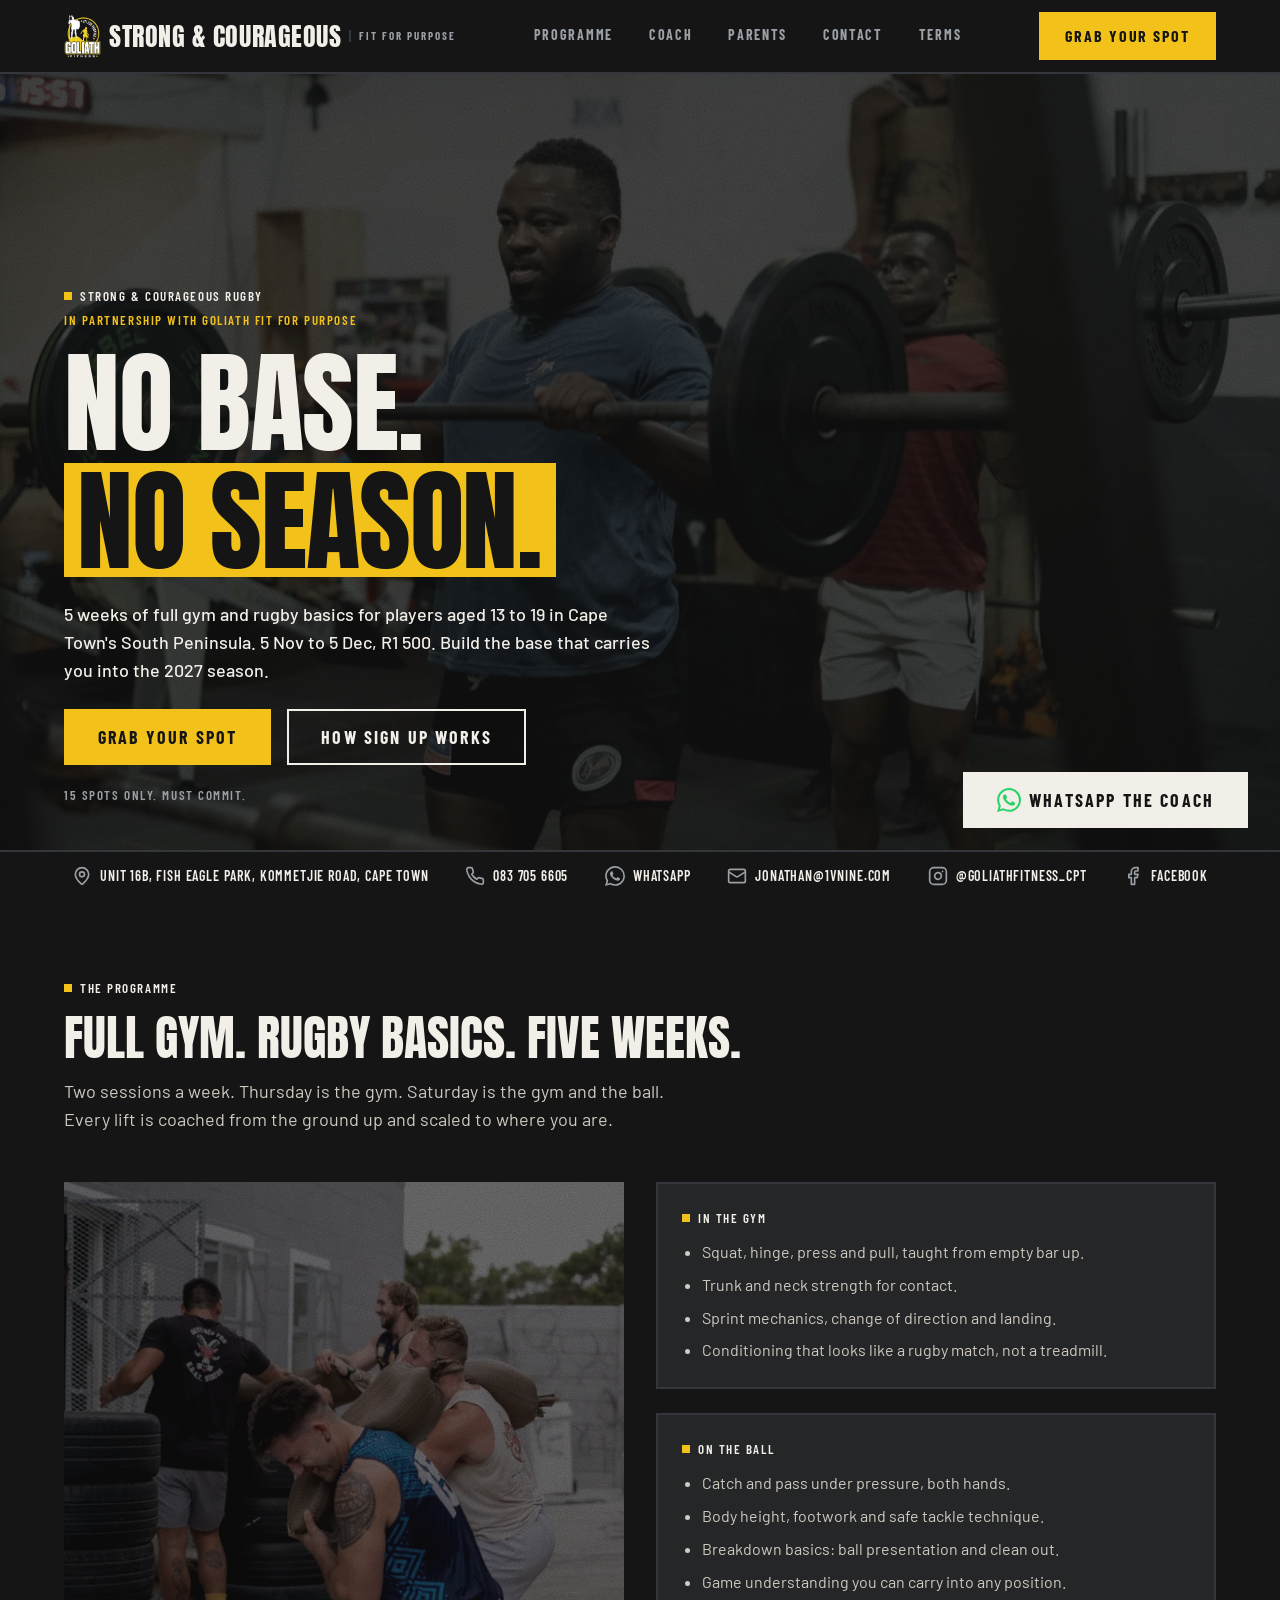
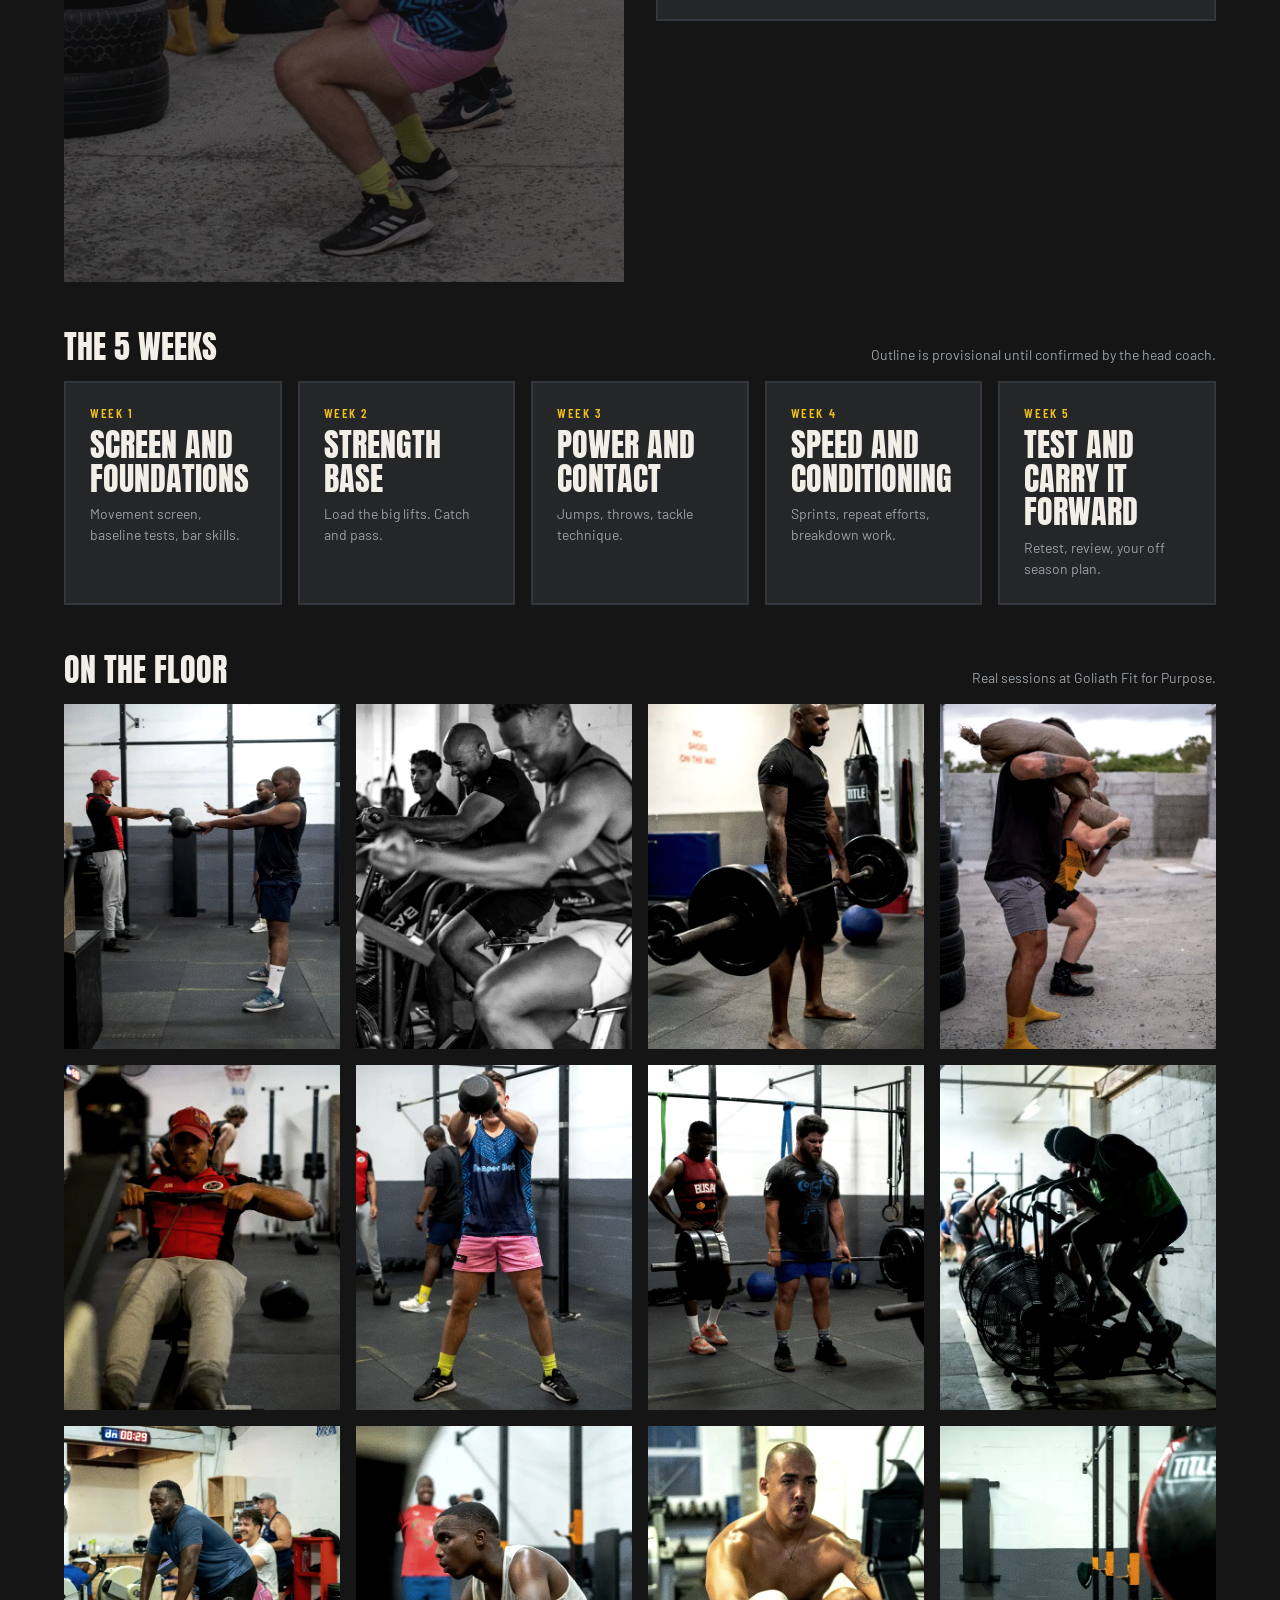
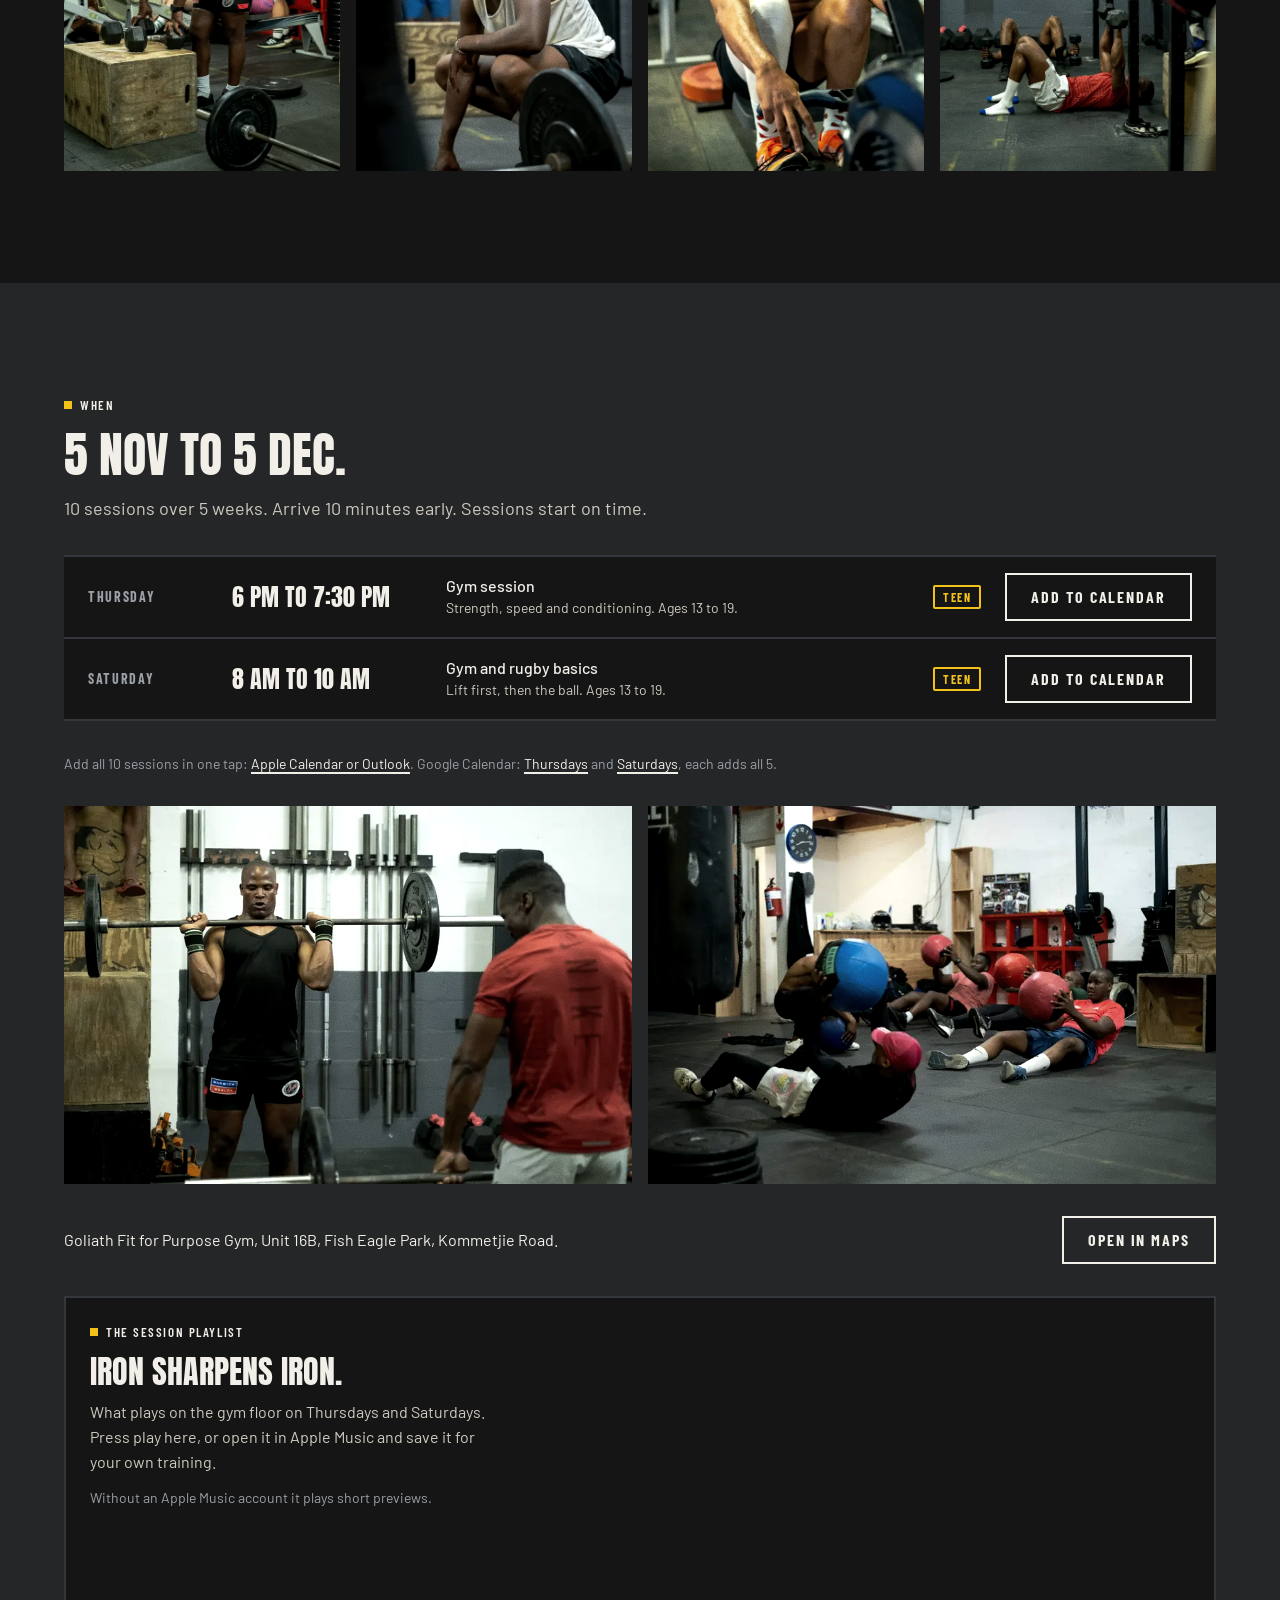
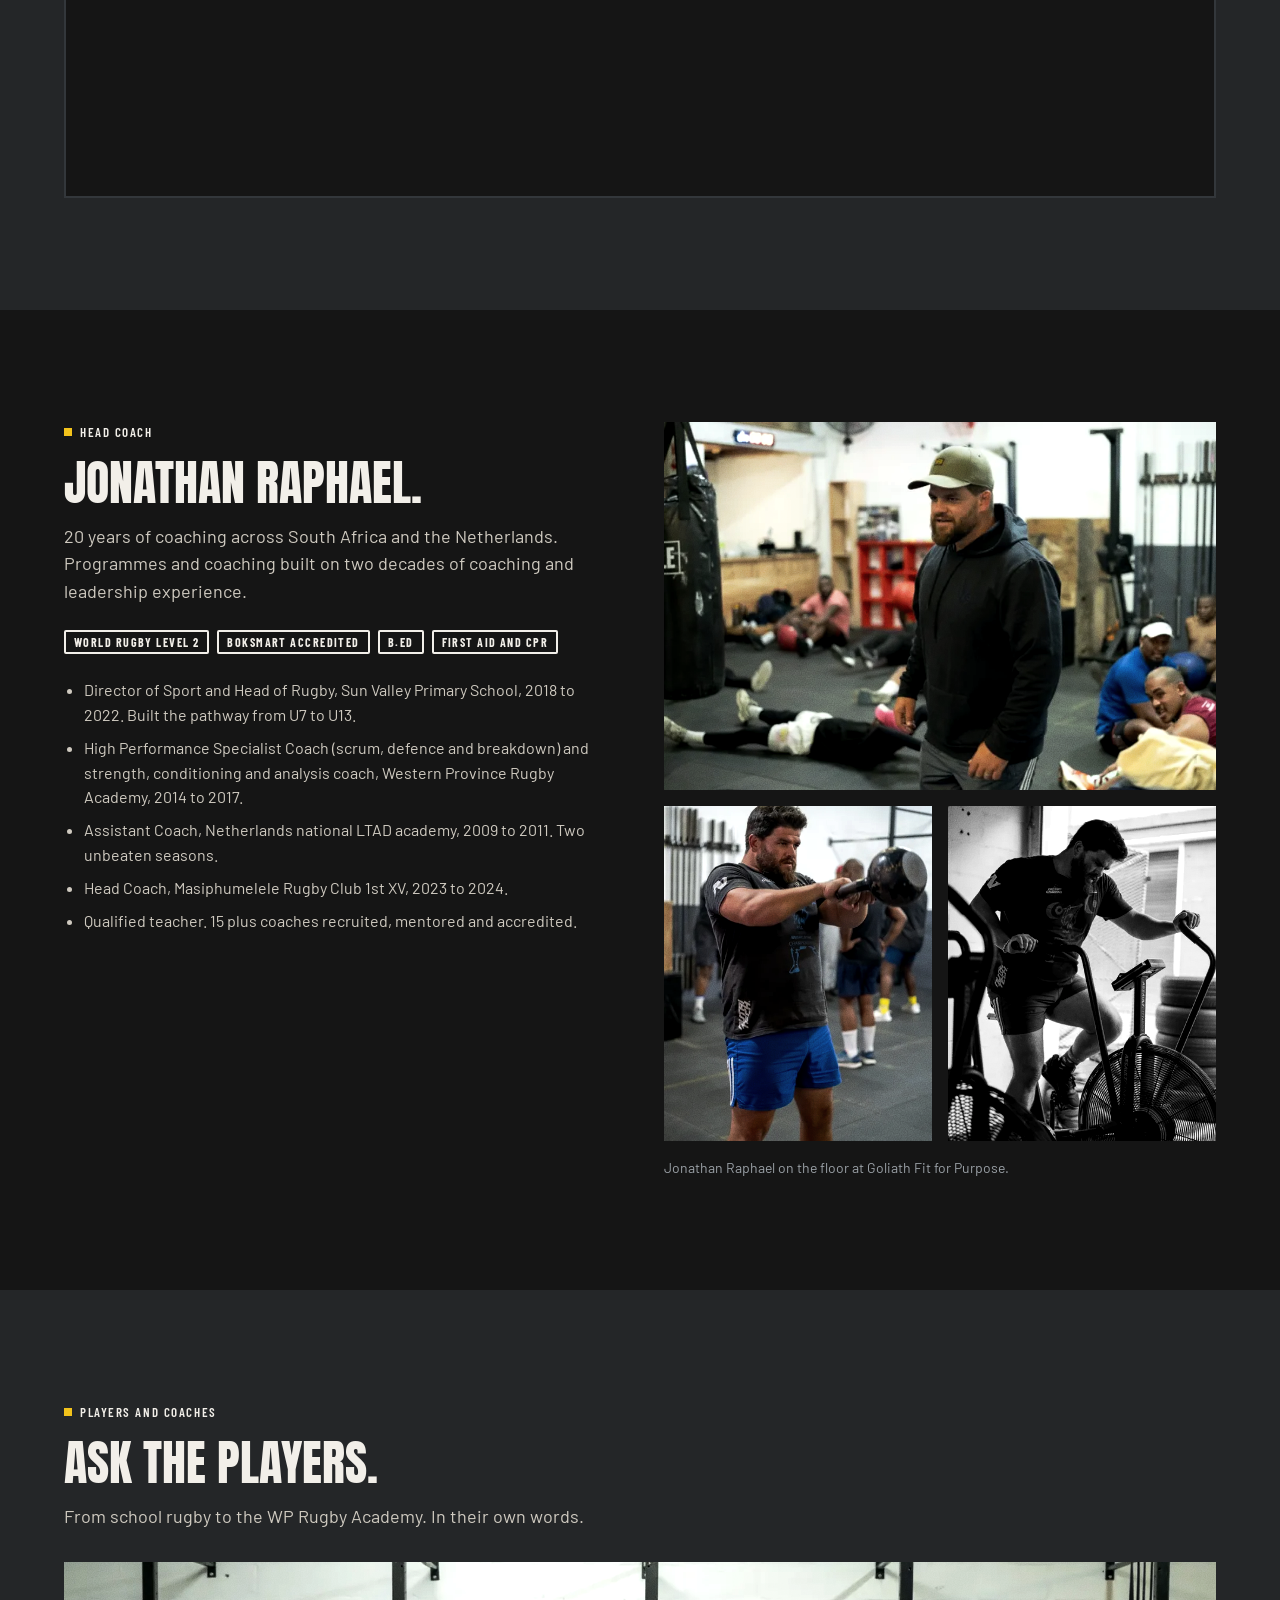
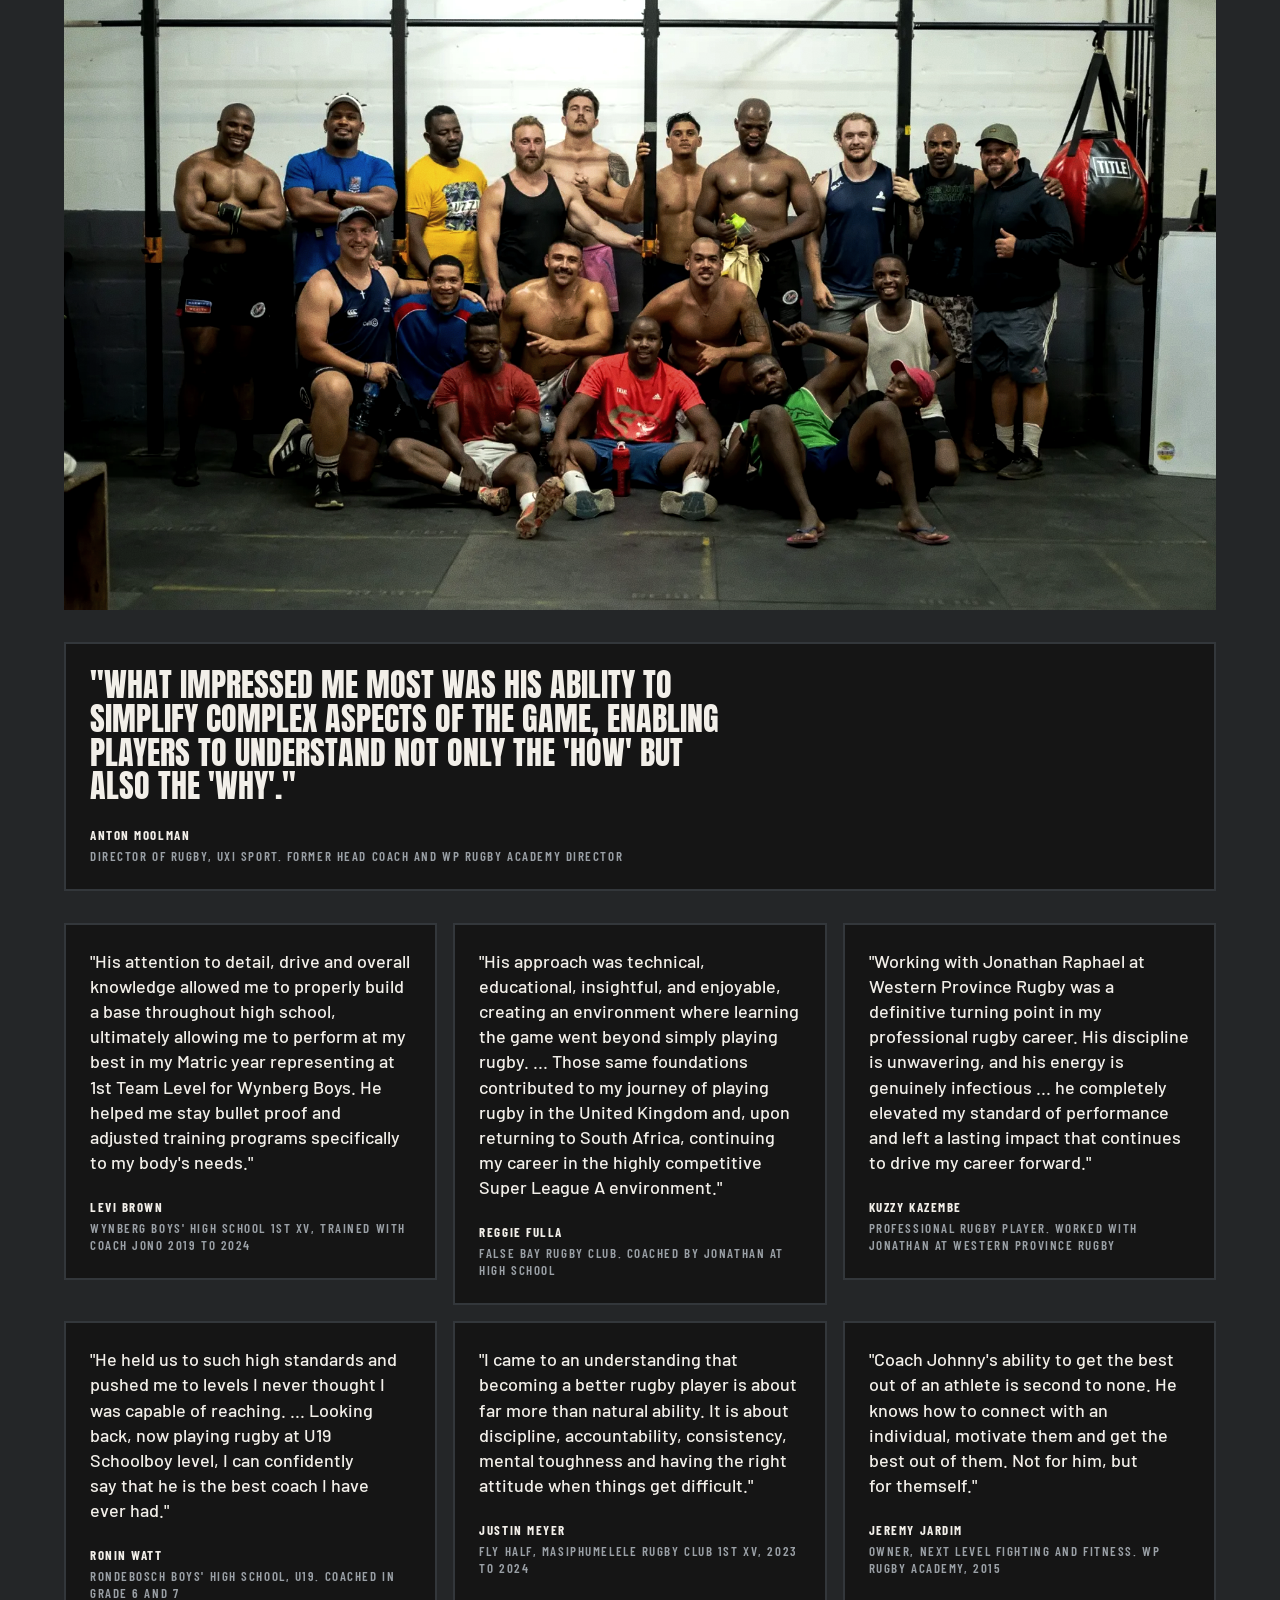
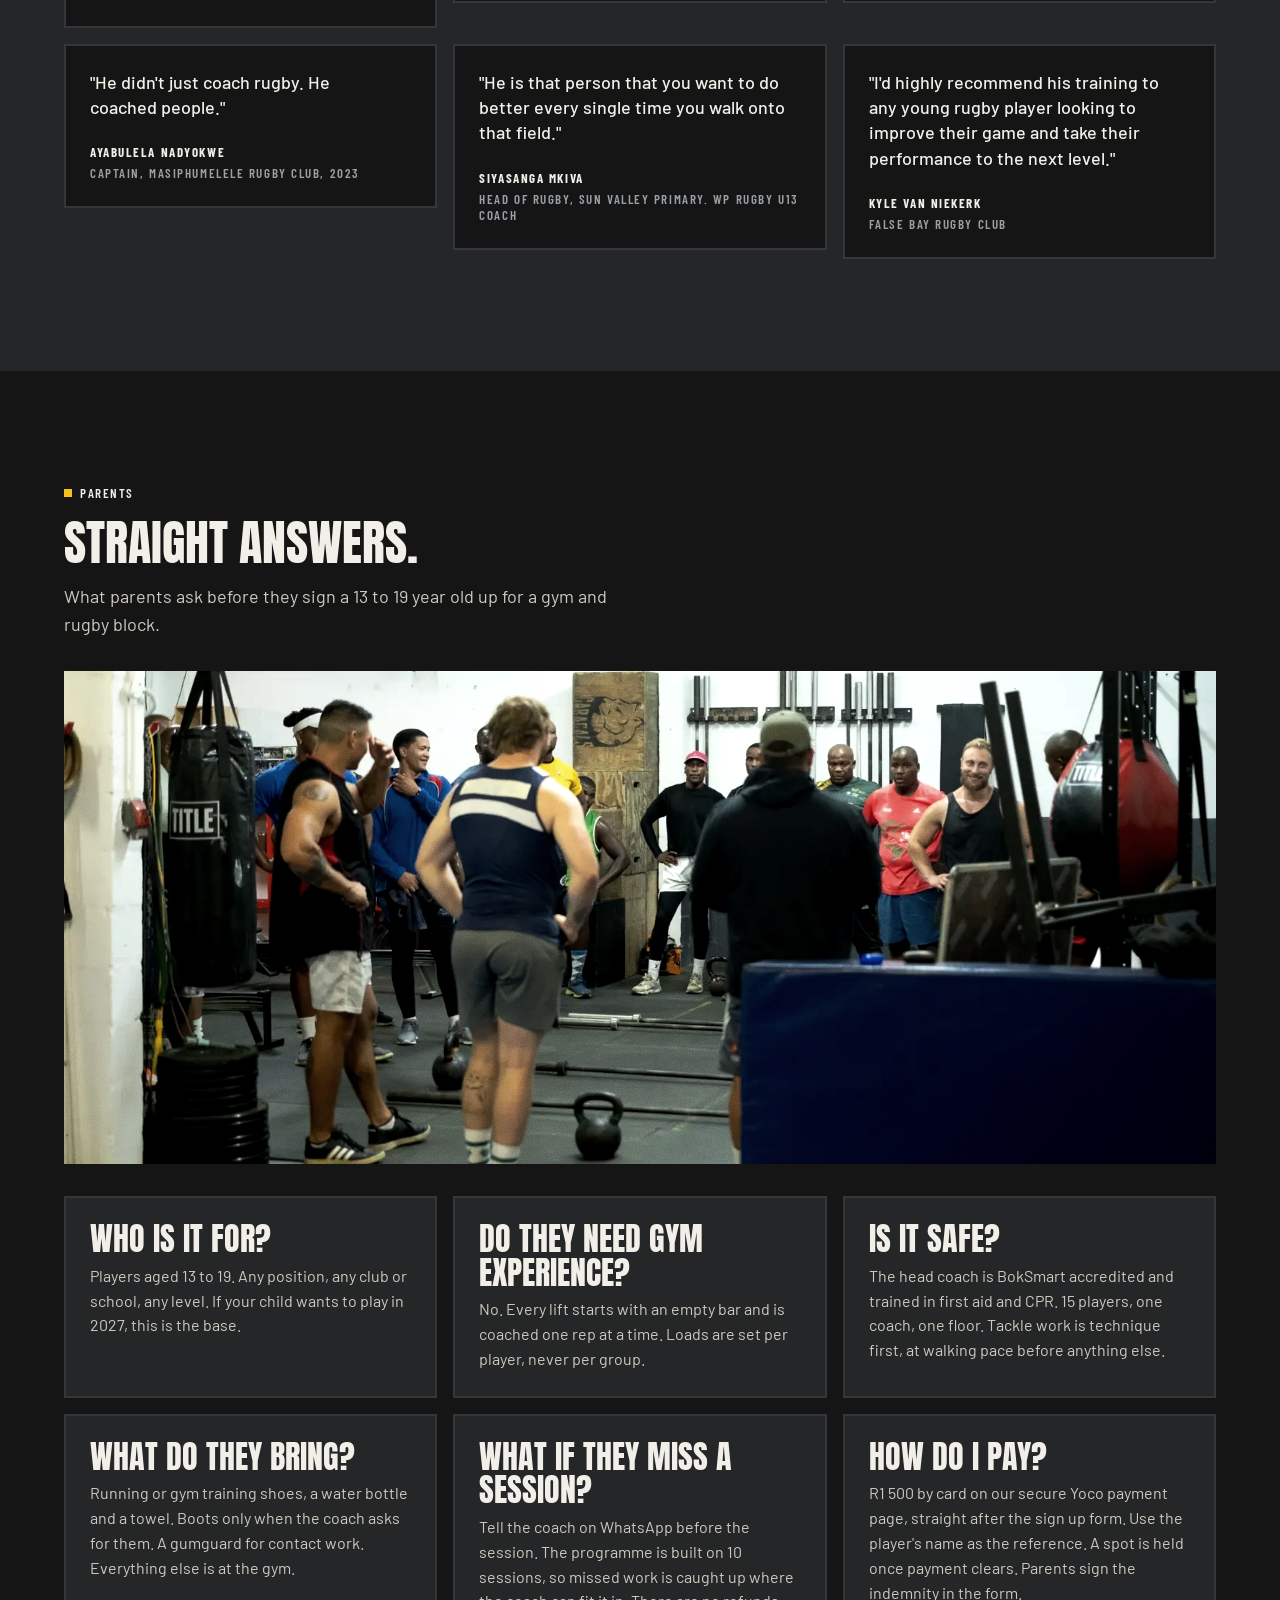
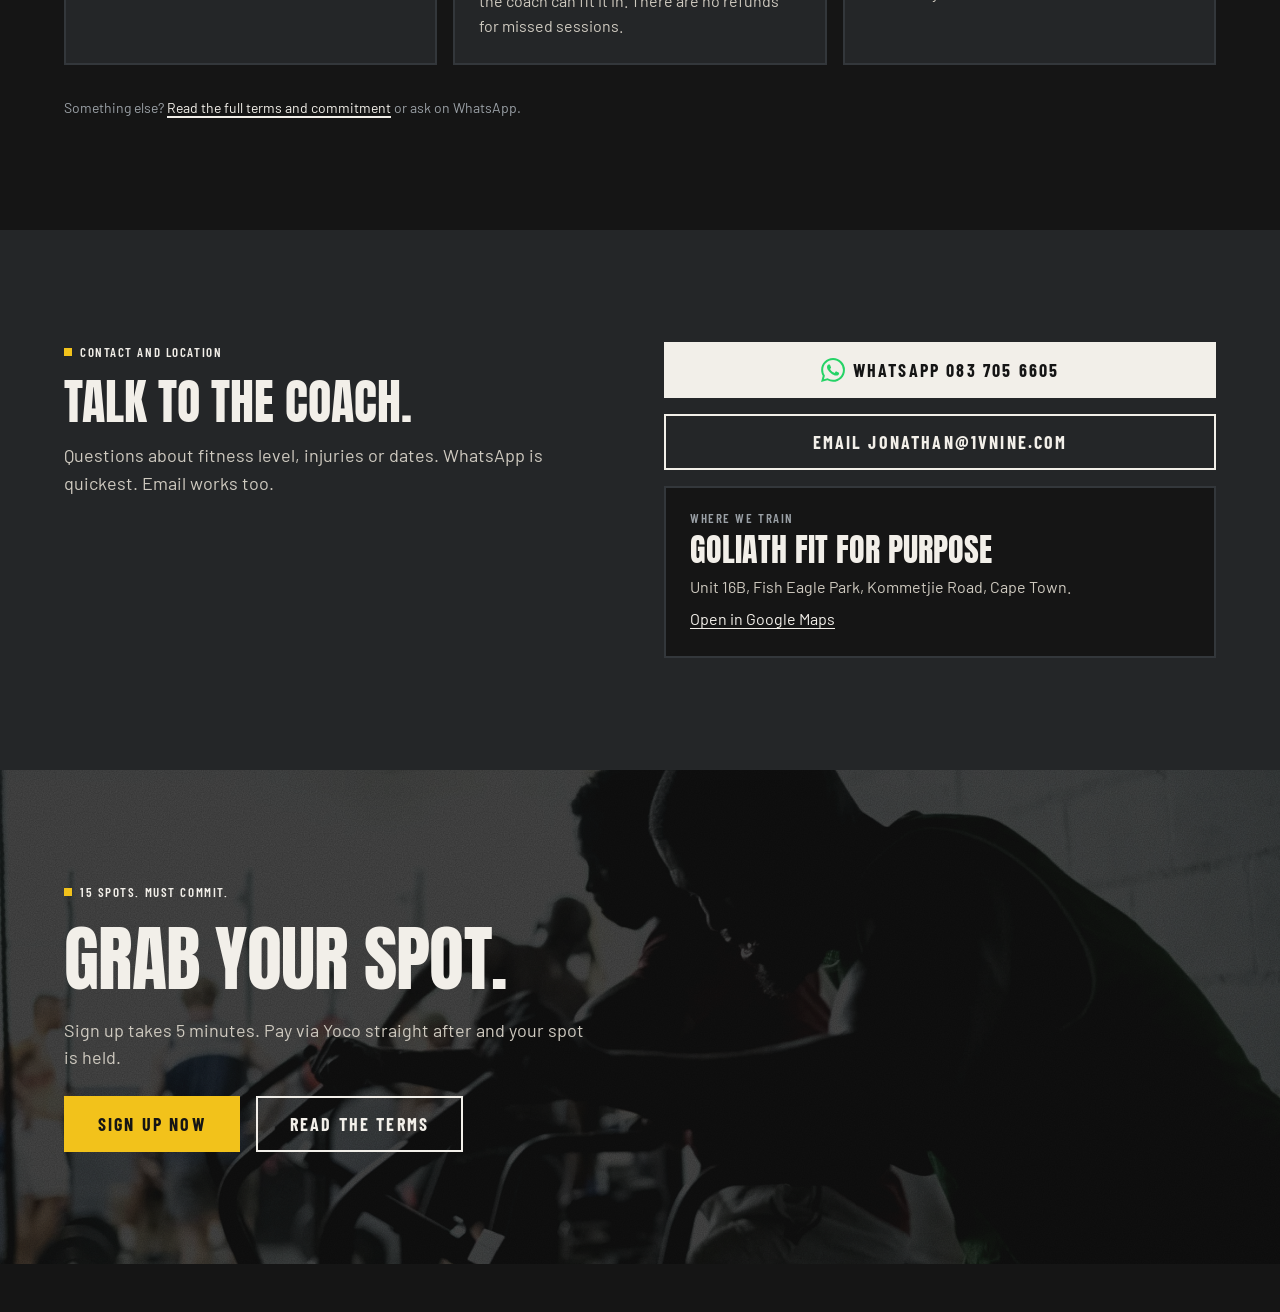
==== commit dce8af7d: "Home: session playlist (Apple Music embed) "Iron Sharpens Iron" playlist as a card at the end of the" ====
--- a/index.html
+++ b/index.html
@@ -111,7 +111,8 @@
    },
    "hasMap": "https://maps.app.goo.gl/hayWaB1EWvCcktq87",
    "sameAs": [
-    "https://www.instagram.com/goliathfitness_cpt"
+    "https://www.instagram.com/goliathfitness_cpt",
+    "https://www.facebook.com/GoliathFit4Purpose/"
    ]
   },
   {
@@ -441,6 +442,15 @@
       <span class="t-body" style="color:var(--text-primary)">Goliath Fit for Purpose Gym, Unit 16B, Fish Eagle Park, Kommetjie Road.</span>
       <a class="gl-btn gl-btn--secondary" href="https://maps.app.goo.gl/hayWaB1EWvCcktq87" target="_blank" rel="noopener noreferrer"><span>Open in Maps</span></a>
     </div>
+    <div id="playlist" class="gl-card playlist anchor" role="region" style="padding:24px;gap:24px" aria-labelledby="playlist-title">
+      <div class="playlist__text">
+        <span class="eyebrow">The session playlist</span>
+        <h3 class="t-h3" id="playlist-title" style="margin:0">Iron Sharpens Iron.</h3>
+        <p class="t-body" style="margin:0">What plays on the gym floor on Thursdays and Saturdays. Press play here, or open it in Apple Music and save it for your own training.</p>
+        <span class="t-small">Without an Apple Music account it plays short previews.</span>
+      </div>
+      <iframe class="playlist__player" title="Iron Sharpens Iron playlist on Apple Music" src="https://embed.music.apple.com/za/playlist/iron-sharpens-iron/pl.u-06oxDvguX0NEzM" height="450" loading="lazy" allow="autoplay *; encrypted-media *;" sandbox="allow-forms allow-popups allow-same-origin allow-scripts allow-storage-access-by-user-activation allow-top-navigation-by-user-activation" style="width:100%;max-width:660px;height:450px;overflow:hidden;background:transparent;border:0"></iframe>
+    </div>
   </div>
 </section>
 
@@ -611,8 +621,7 @@
     <a class="gl-strip__item" href="https://wa.me/27837056605" aria-label="WhatsApp 083 705 6605" target="_blank" rel="noopener noreferrer"><svg class="gl-icon" width="20" height="20" aria-hidden="true"><use href="#i-whatsapp"/></svg><span class="gl-strip__text">WhatsApp</span></a>
     <a class="gl-strip__item" href="mailto:jonathan@1vnine.com" aria-label="Email jonathan@1vnine.com"><svg class="gl-icon" width="20" height="20" aria-hidden="true"><use href="#i-mail"/></svg><span class="gl-strip__text">jonathan@1vnine.com</span></a>
     <a class="gl-strip__item" href="https://www.instagram.com/goliathfitness_cpt" aria-label="Instagram @goliathfitness_cpt" target="_blank" rel="noopener noreferrer"><svg class="gl-icon" width="20" height="20" aria-hidden="true"><use href="#i-instagram"/></svg><span class="gl-strip__text">@goliathfitness_cpt</span></a>
-    <!-- Facebook URL is the design's placeholder. Swap in the real page link. -->
-    <a class="gl-strip__item" href="https://www.facebook.com/" aria-label="Facebook page" target="_blank" rel="noopener noreferrer"><svg class="gl-icon" width="20" height="20" aria-hidden="true"><use href="#i-facebook"/></svg><span class="gl-strip__text">Facebook</span></a>
+    <a class="gl-strip__item" href="https://www.facebook.com/GoliathFit4Purpose/" aria-label="Goliath Fit for Purpose on Facebook" target="_blank" rel="noopener noreferrer"><svg class="gl-icon" width="20" height="20" aria-hidden="true"><use href="#i-facebook"/></svg><span class="gl-strip__text">Facebook</span></a>
   </div>
 </footer>
 
--- a/css/site.css
+++ b/css/site.css
@@ -55,3 +55,9 @@
 @keyframes kb-3{from{transform:scale(1.04) translate(1.5%,-1%)}to{transform:scale(1.15) translate(-1%,1.5%)}}
 @keyframes kb-4{from{transform:scale(1.15) translate(-1.5%,1%)}to{transform:scale(1.05) translate(1%,-1%)}}
 @media (prefers-reduced-motion: reduce){.hero-slide{transition:none;animation:none!important}}
+
+/* Session playlist (Apple Music embed) in the schedule section: text beside the player from 768px, stacked below. */
+.playlist{display:grid;grid-template-columns:minmax(0,1fr);align-items:start}
+.playlist__text{display:flex;flex-direction:column;gap:12px}
+.gl-card.playlist:hover{border-color:var(--border-subtle)}
+@media(min-width:768px){.playlist{grid-template-columns:minmax(0,1fr) minmax(0,1.6fr)}}
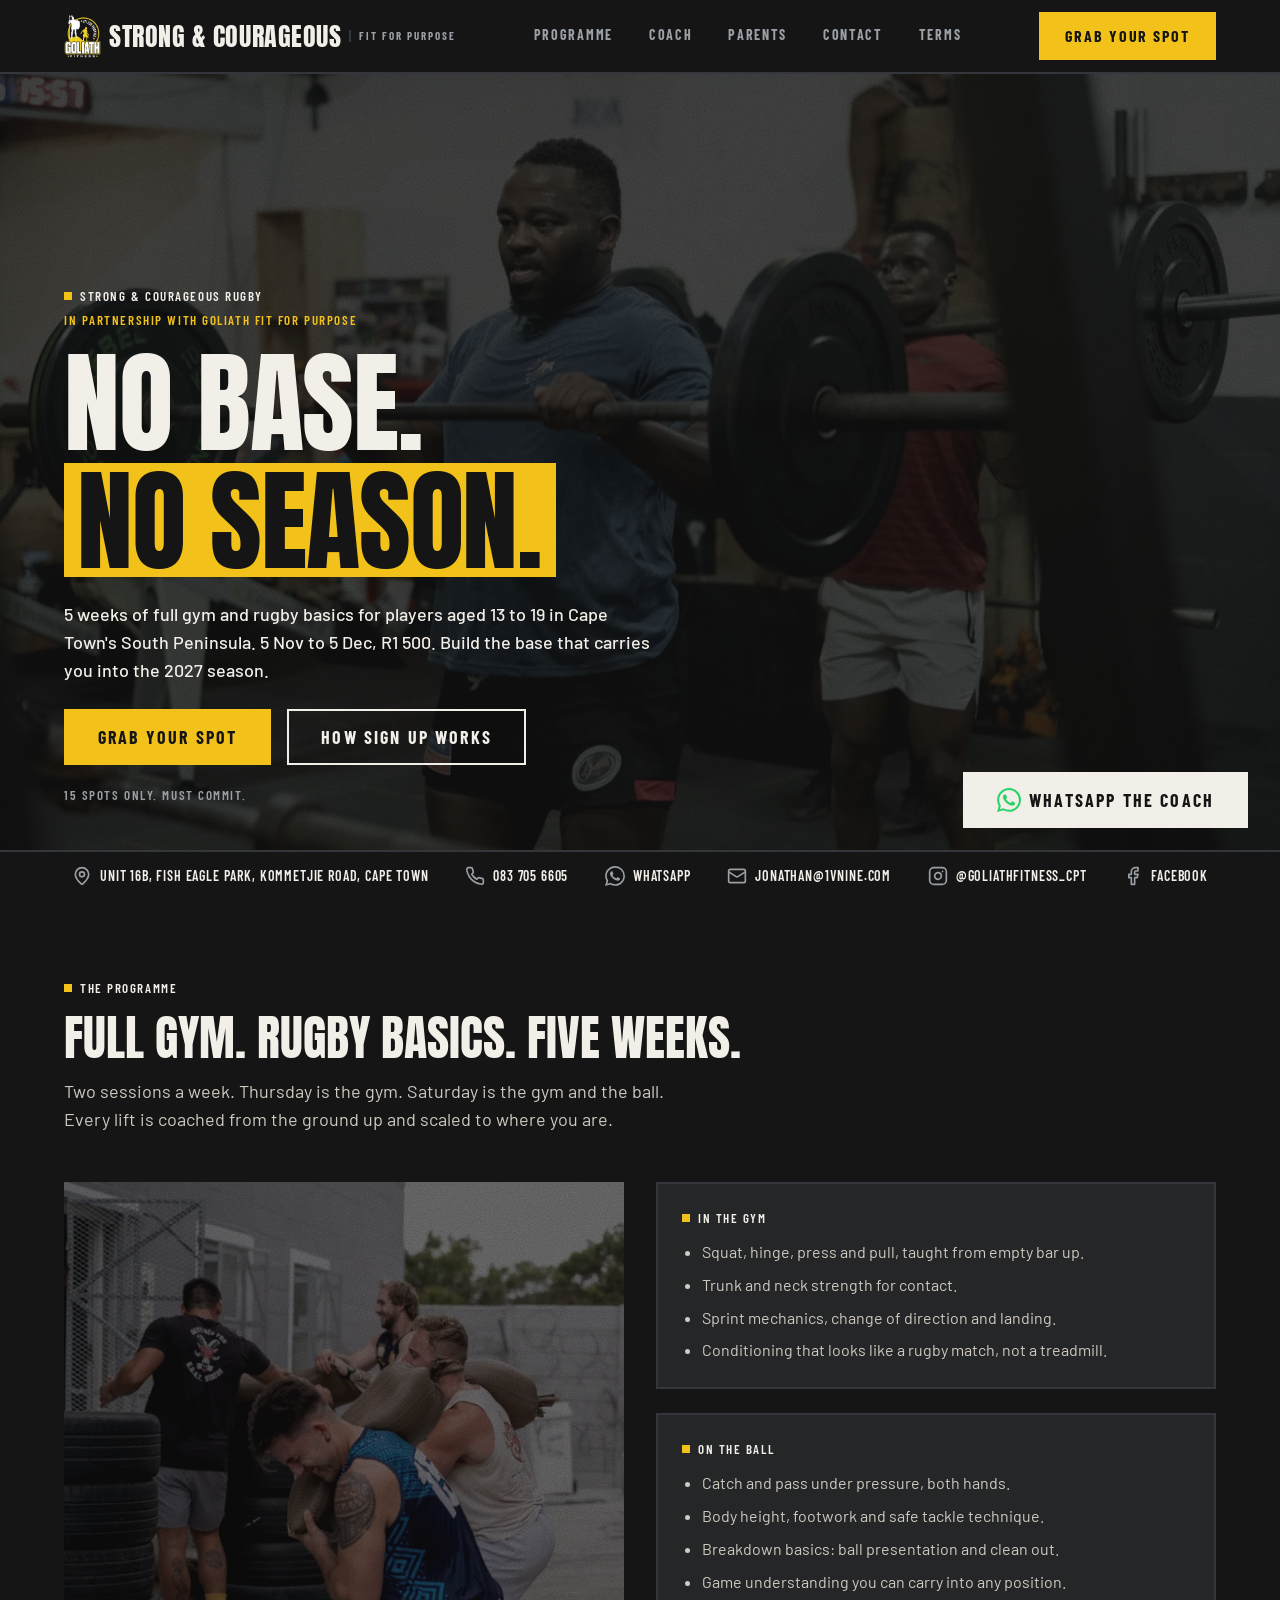
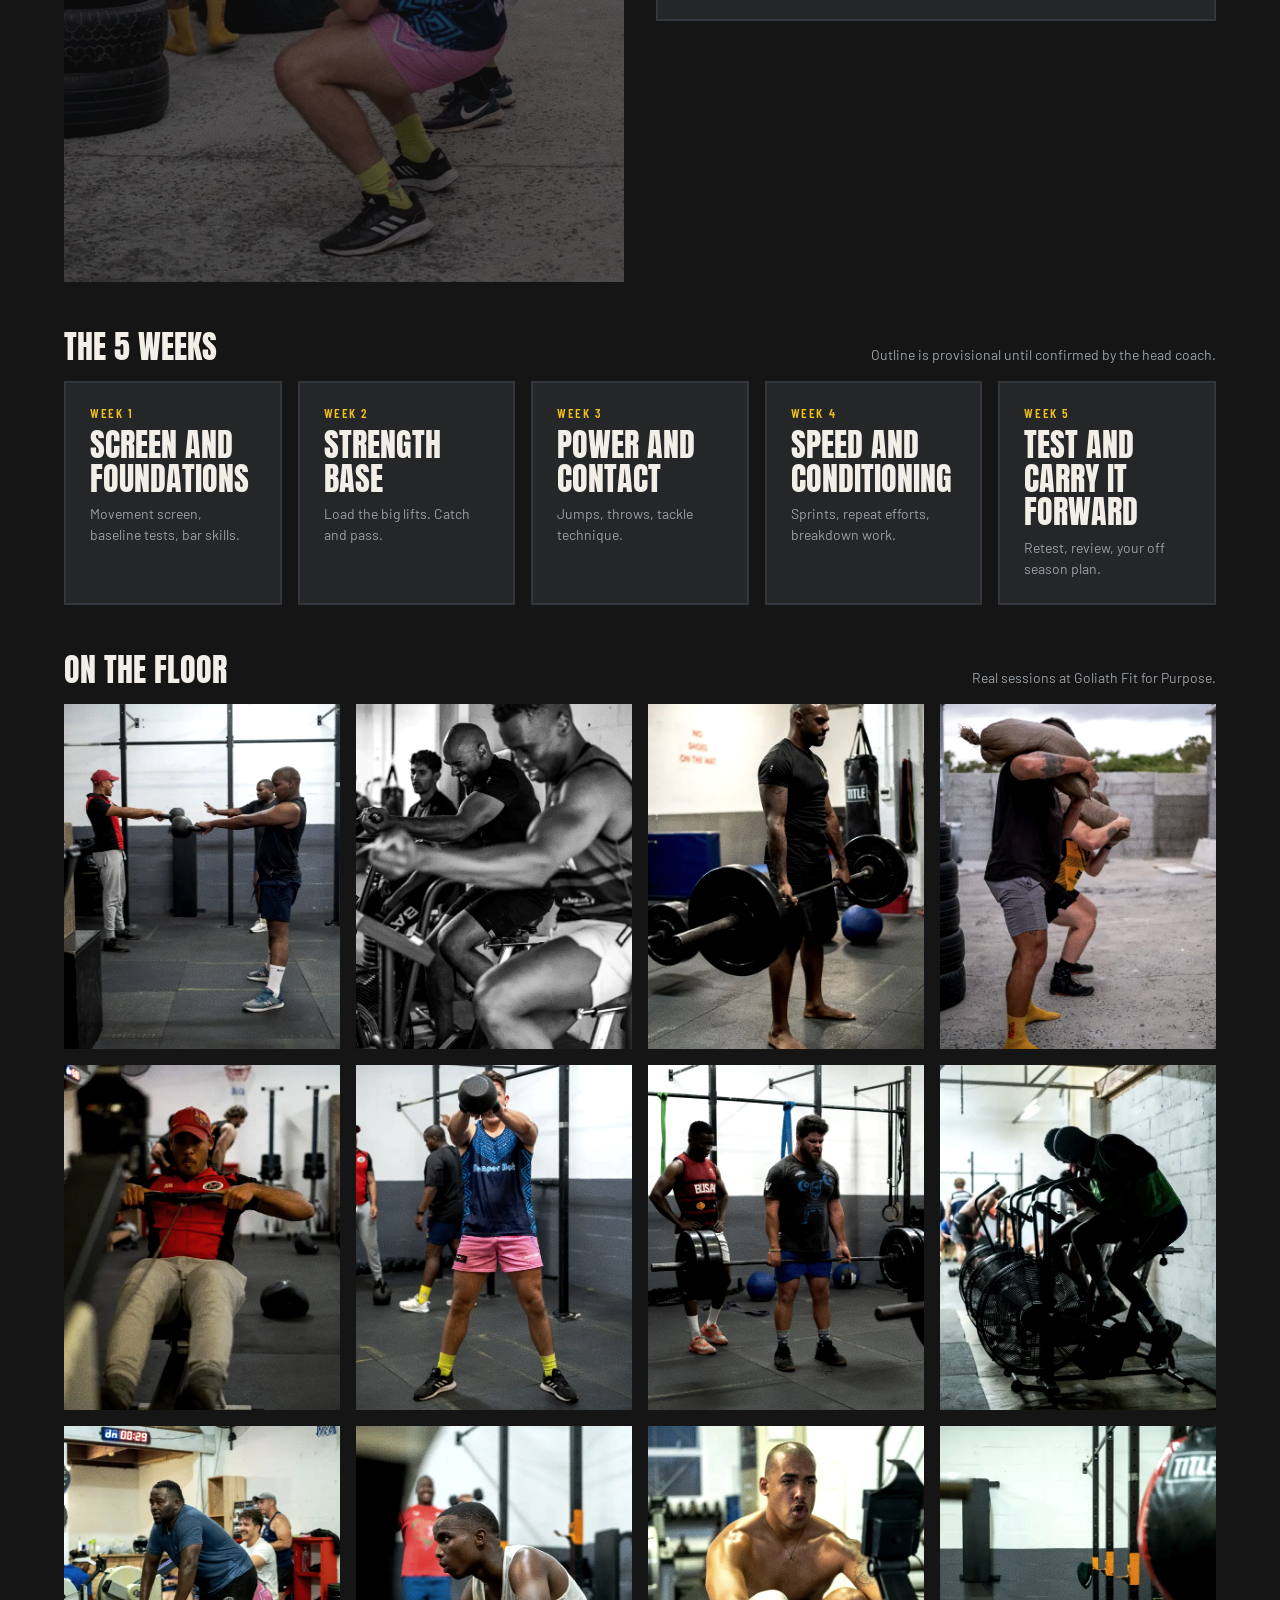
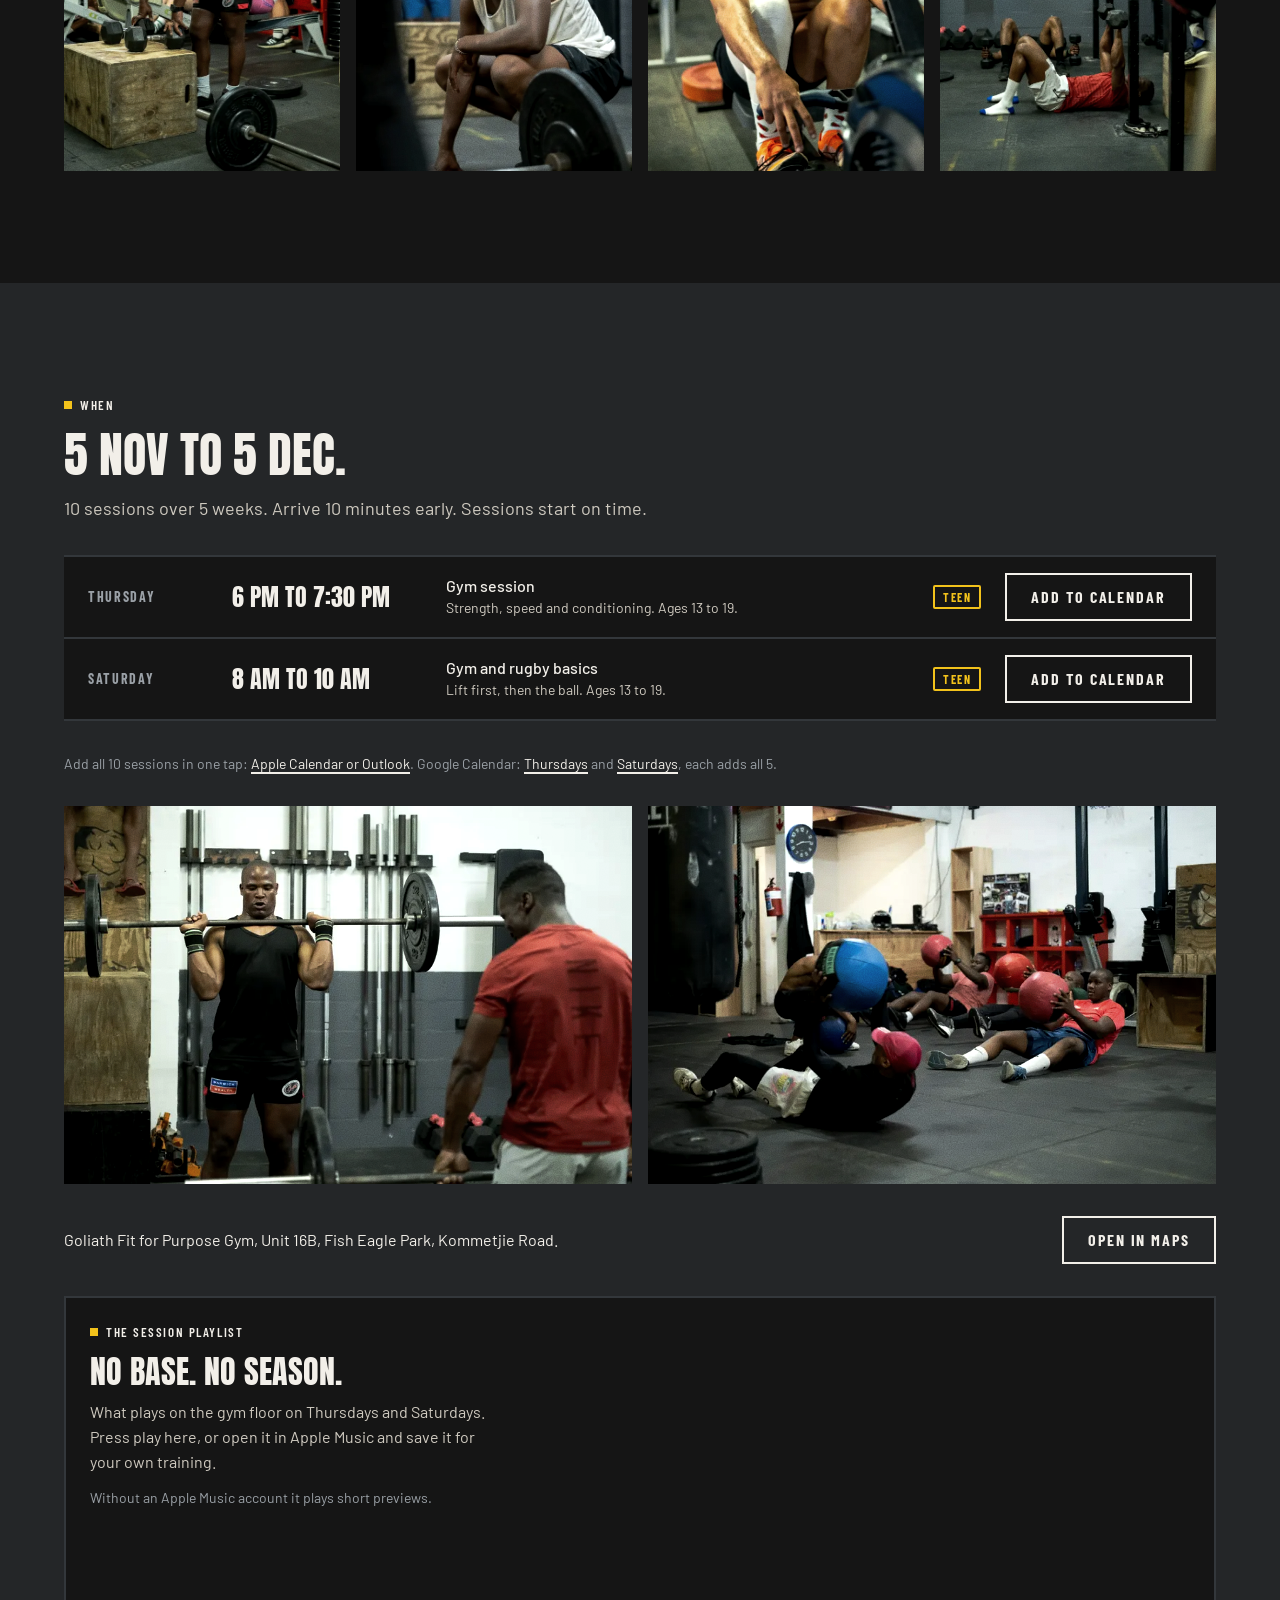
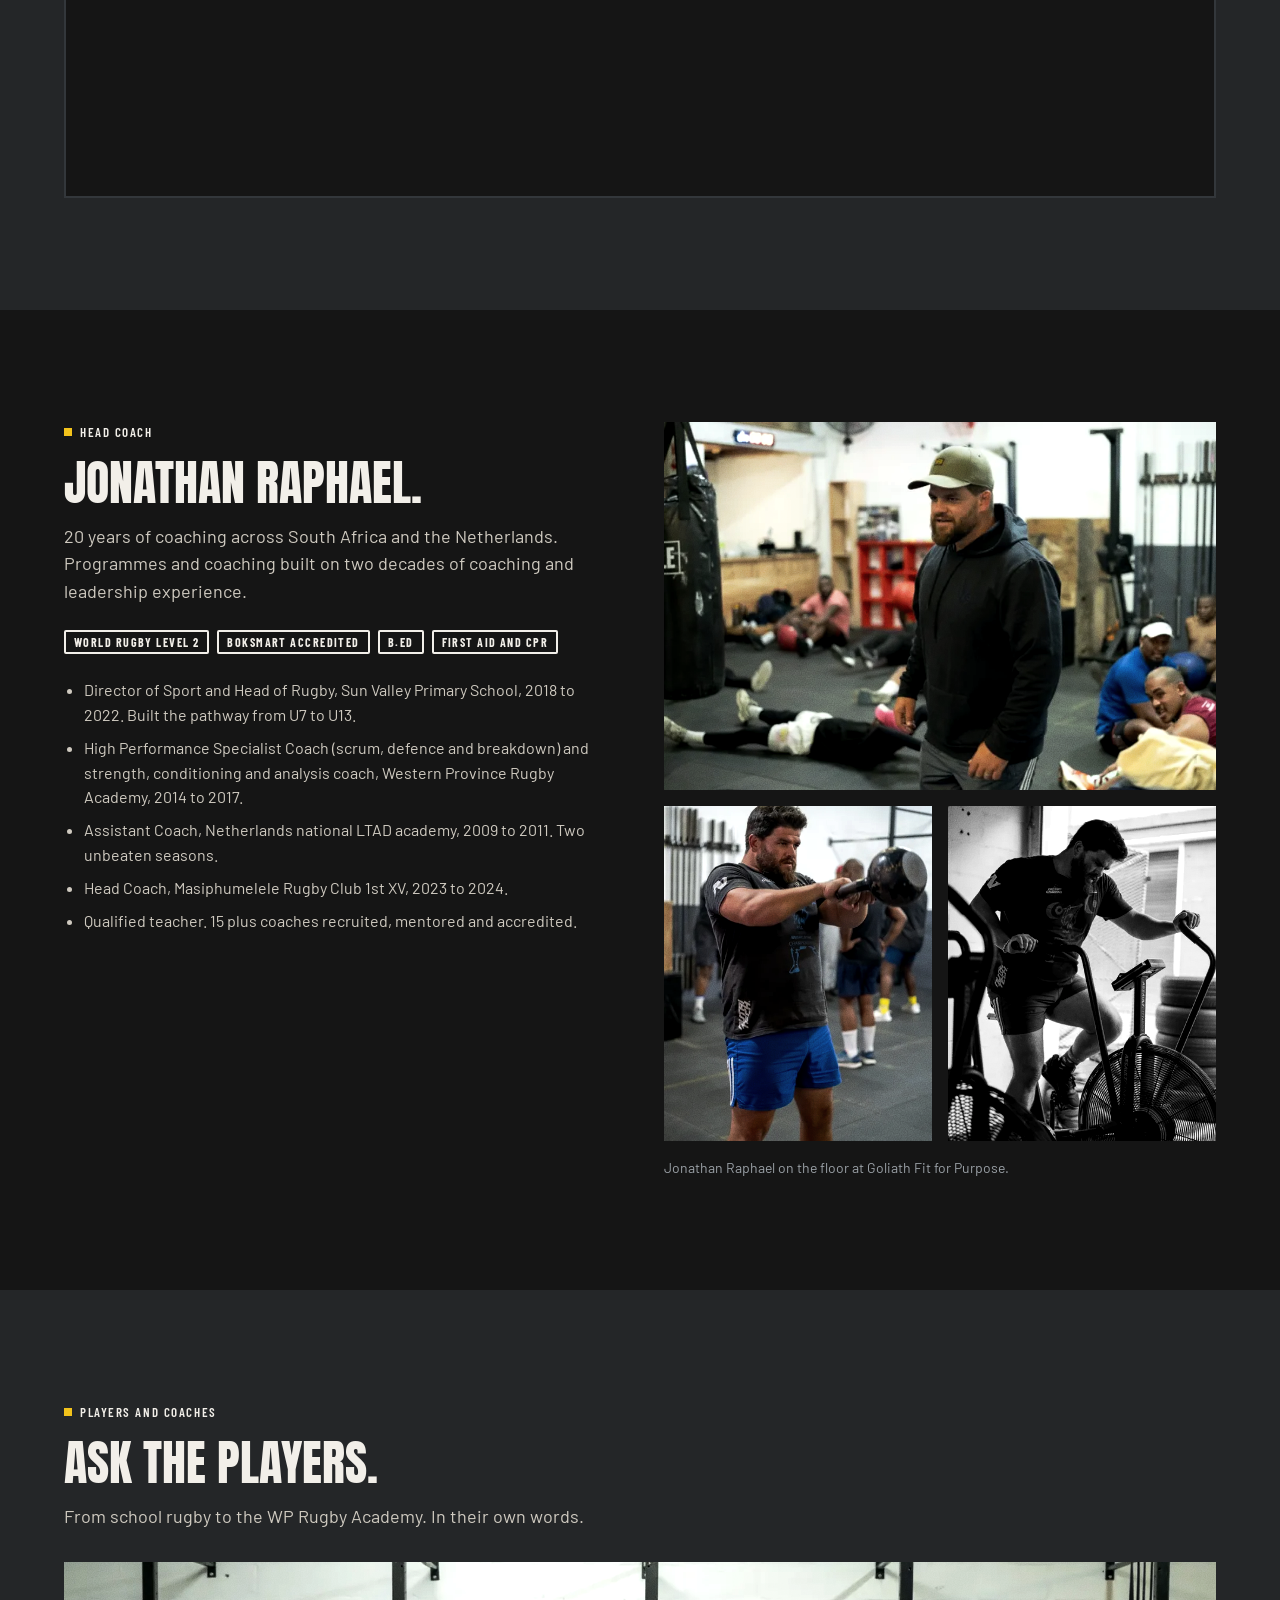
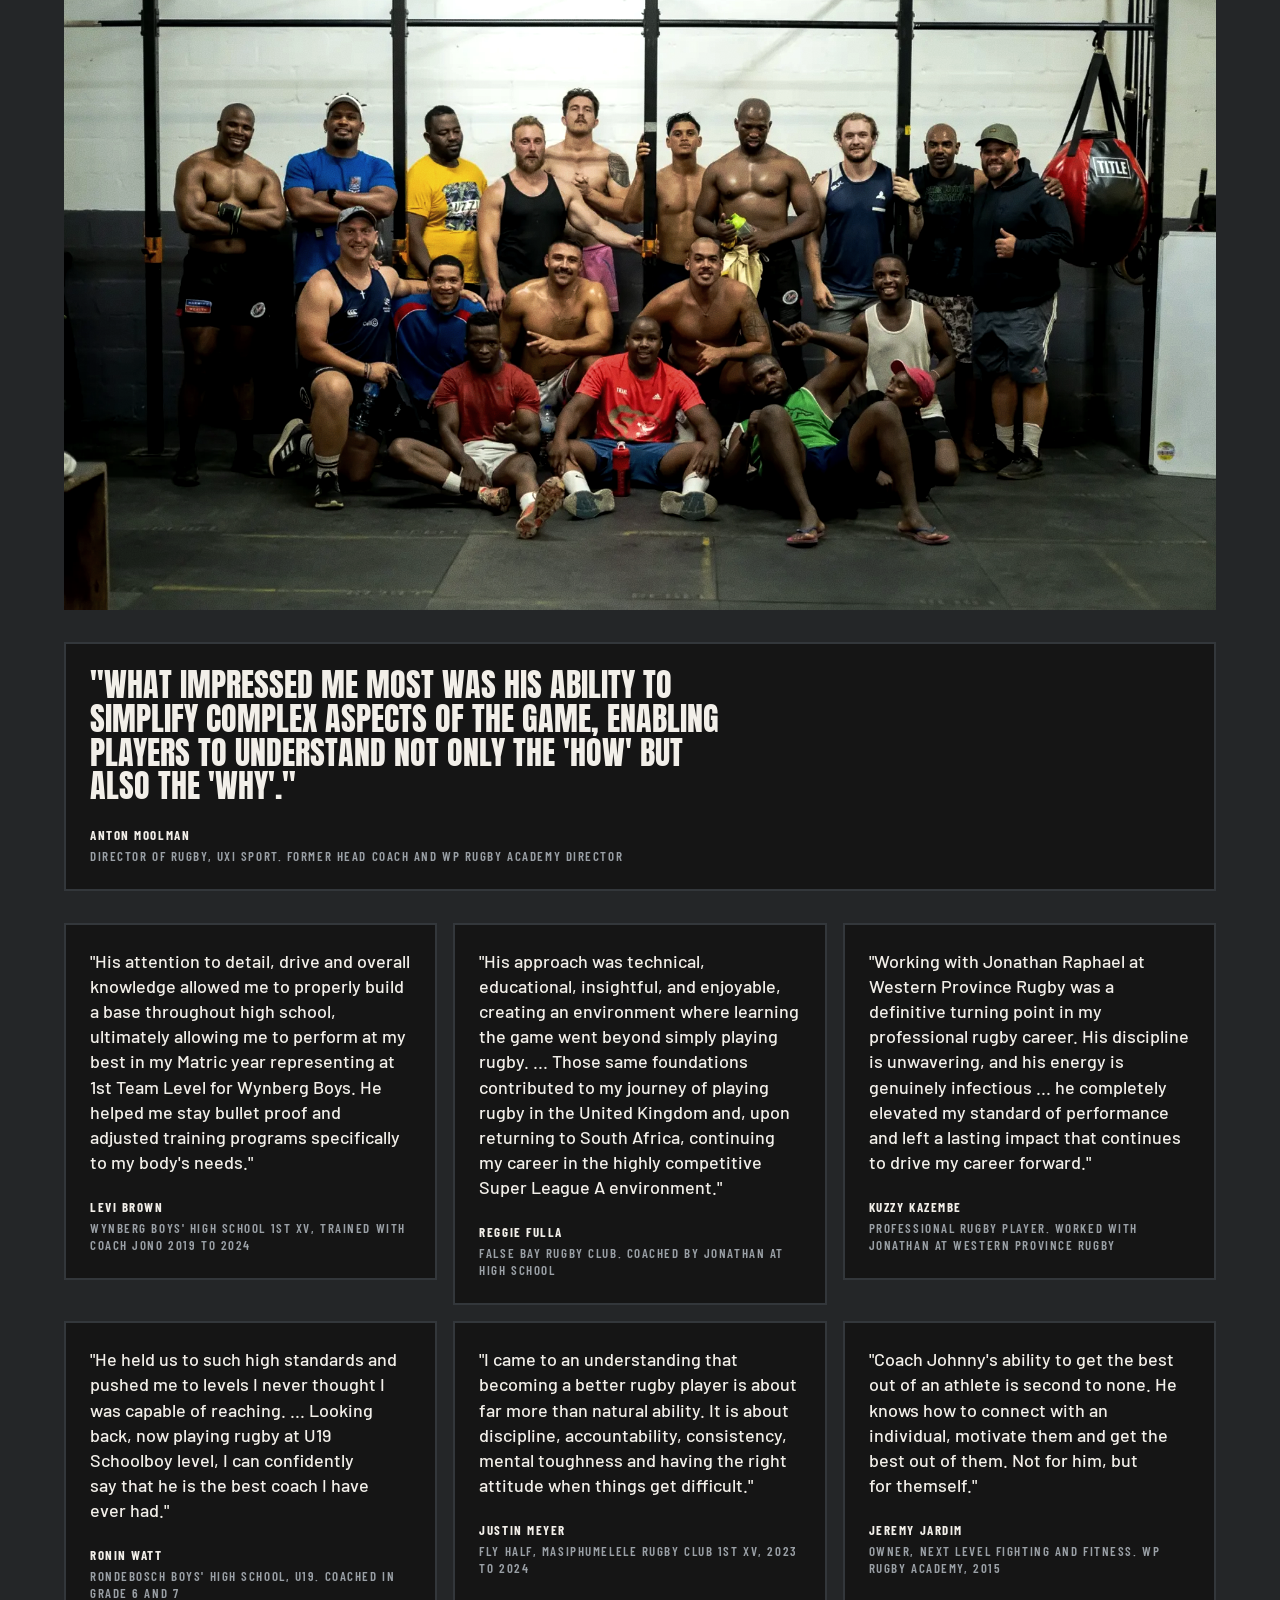
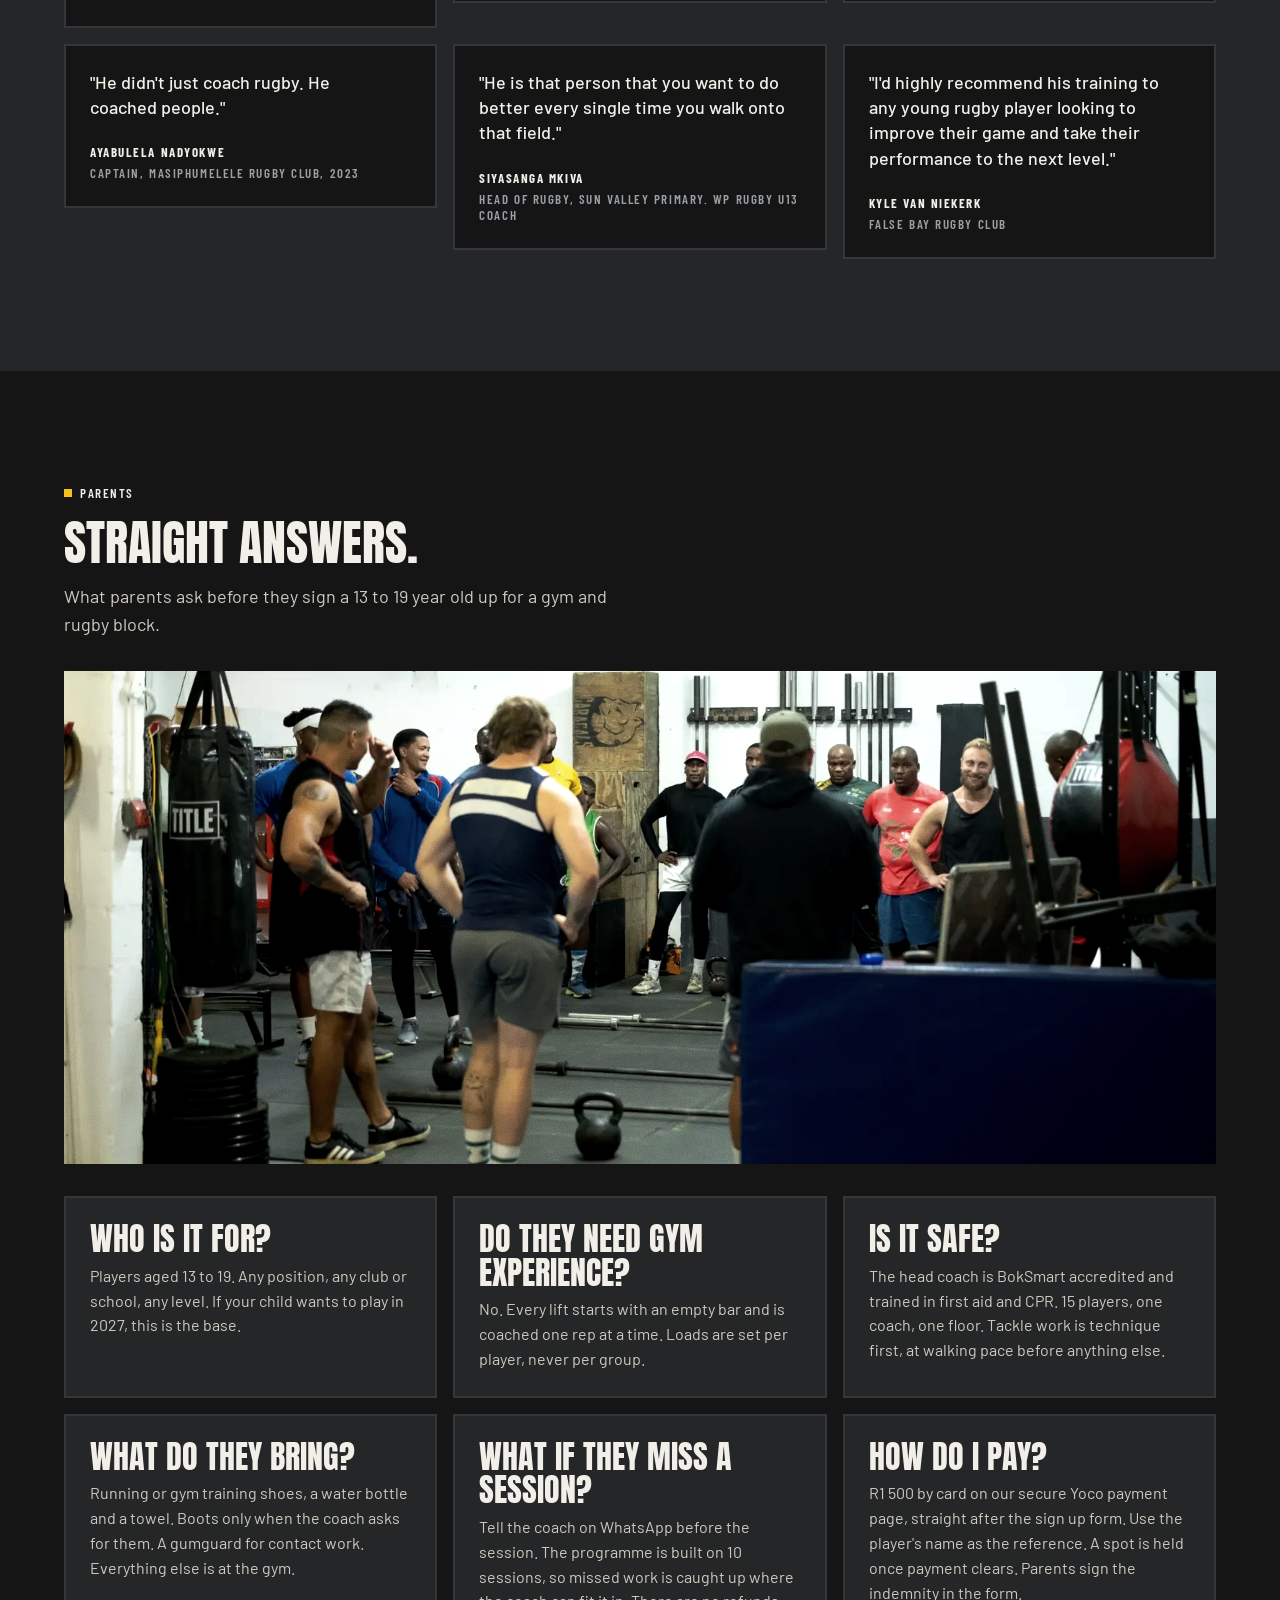
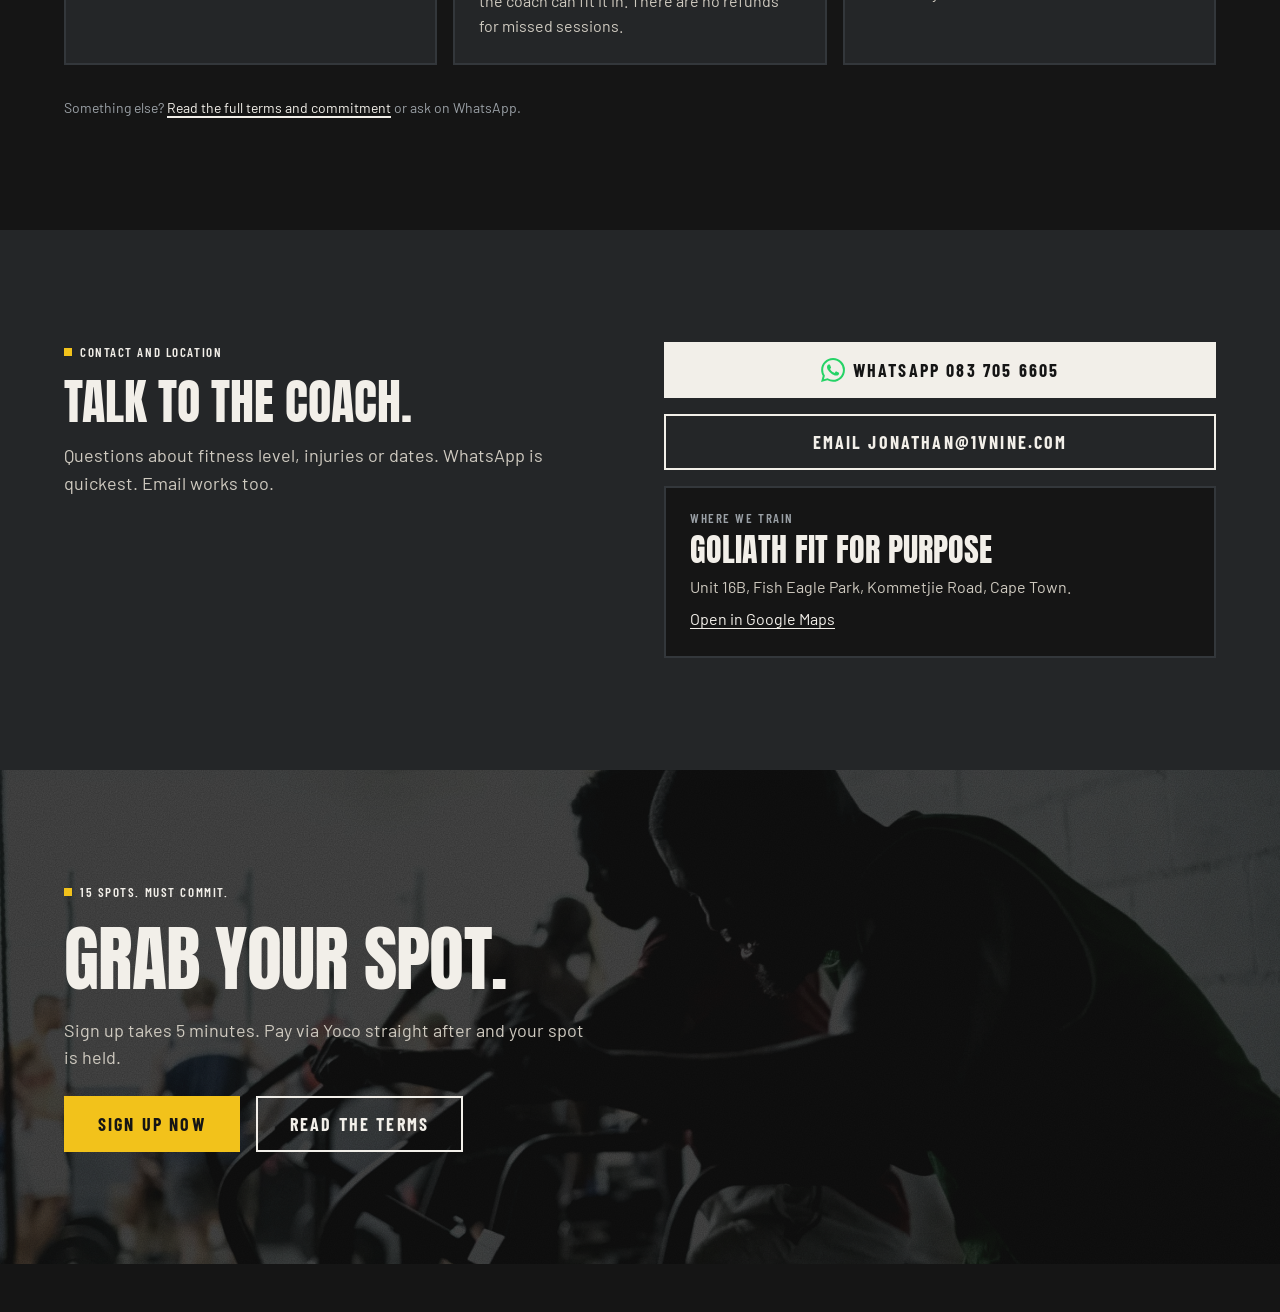
==== commit a6896757: "Playlist: renamed to No Base. No Season. New Apple Music embed URL (same playlist ID) and matching h" ====
--- a/index.html
+++ b/index.html
@@ -445,11 +445,11 @@
     <div id="playlist" class="gl-card playlist anchor" role="region" style="padding:24px;gap:24px" aria-labelledby="playlist-title">
       <div class="playlist__text">
         <span class="eyebrow">The session playlist</span>
-        <h3 class="t-h3" id="playlist-title" style="margin:0">Iron Sharpens Iron.</h3>
+        <h3 class="t-h3" id="playlist-title" style="margin:0">No Base. No Season.</h3>
         <p class="t-body" style="margin:0">What plays on the gym floor on Thursdays and Saturdays. Press play here, or open it in Apple Music and save it for your own training.</p>
         <span class="t-small">Without an Apple Music account it plays short previews.</span>
       </div>
-      <iframe class="playlist__player" title="Iron Sharpens Iron playlist on Apple Music" src="https://embed.music.apple.com/za/playlist/iron-sharpens-iron/pl.u-06oxDvguX0NEzM" height="450" loading="lazy" allow="autoplay *; encrypted-media *;" sandbox="allow-forms allow-popups allow-same-origin allow-scripts allow-storage-access-by-user-activation allow-top-navigation-by-user-activation" style="width:100%;max-width:660px;height:450px;overflow:hidden;background:transparent;border:0"></iframe>
+      <iframe class="playlist__player" title="No Base. No Season. playlist on Apple Music" src="https://embed.music.apple.com/za/playlist/no-base-no-season/pl.u-06oxDvguX0NEzM" height="450" loading="lazy" allow="encrypted-media *;" sandbox="allow-forms allow-popups allow-same-origin allow-scripts allow-storage-access-by-user-activation allow-top-navigation-by-user-activation" style="width:100%;max-width:660px;height:450px;overflow:hidden;background:transparent;border:0"></iframe>
     </div>
   </div>
 </section>
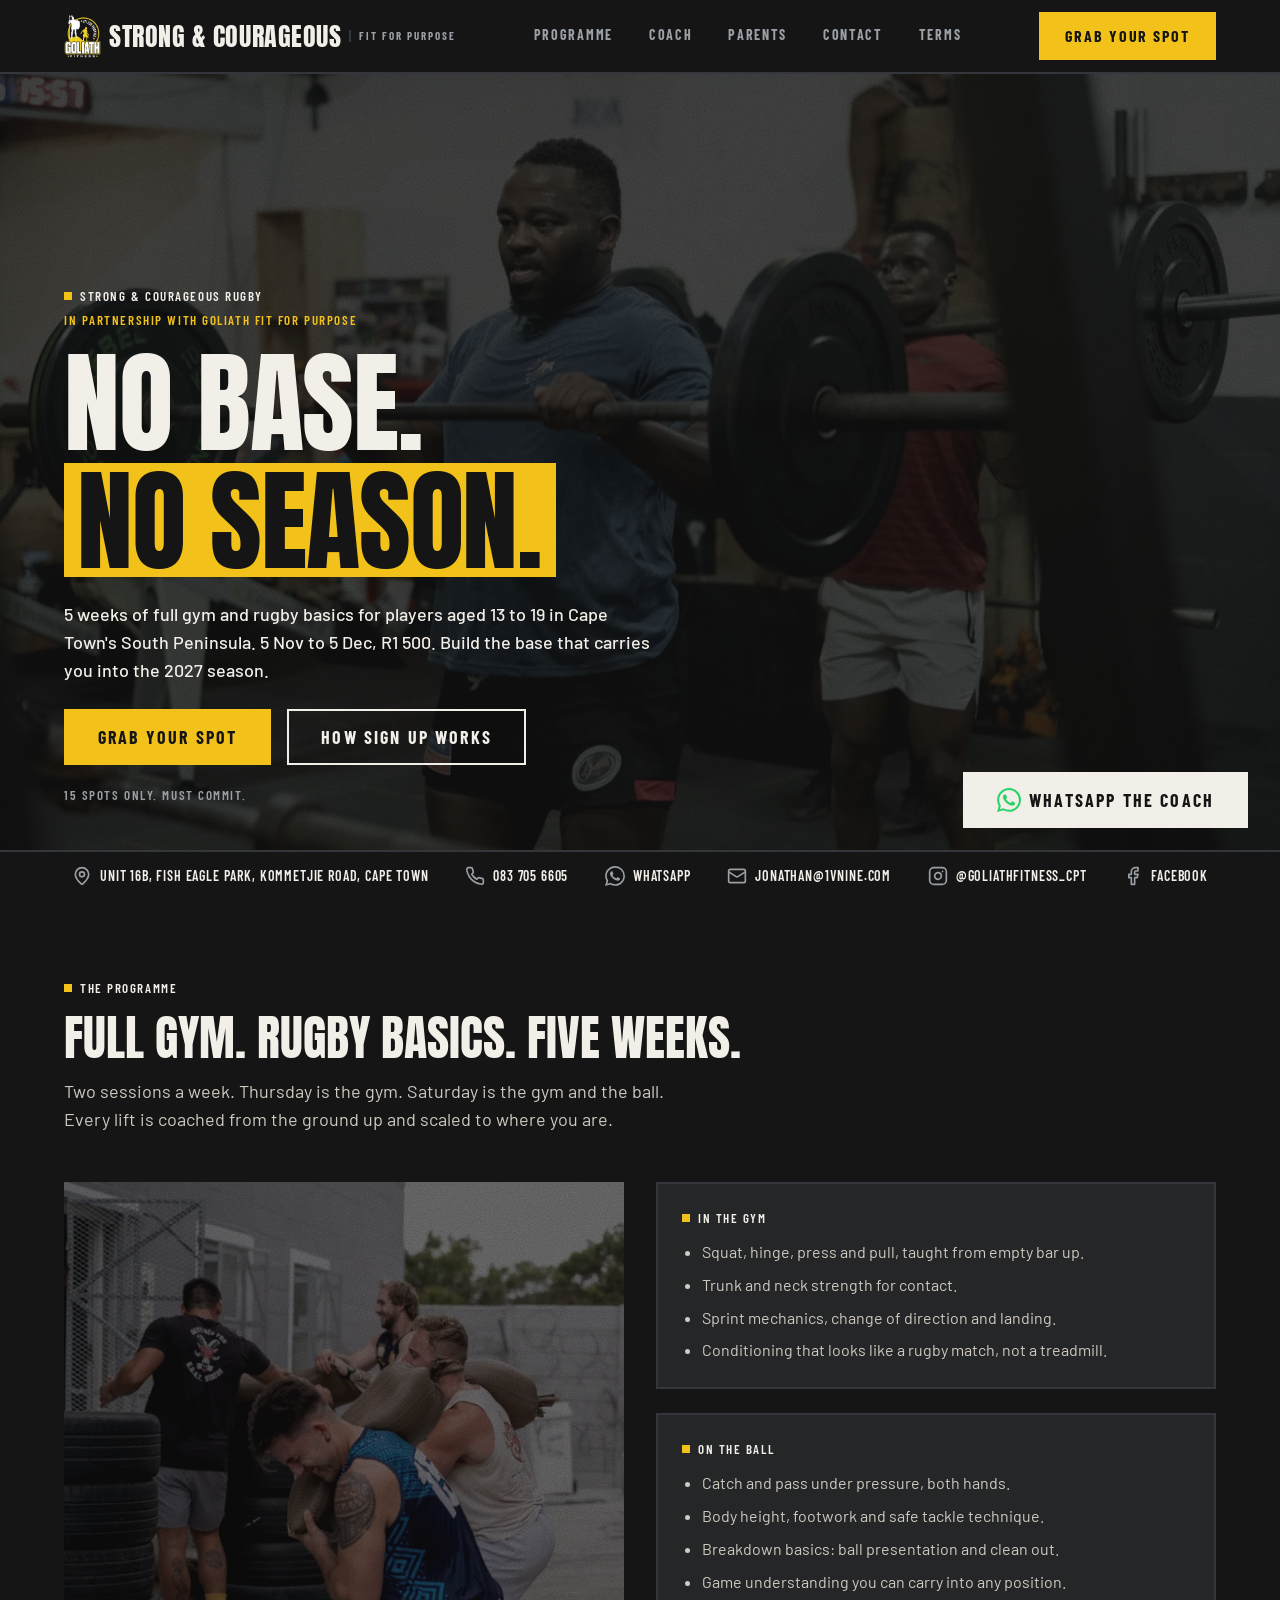
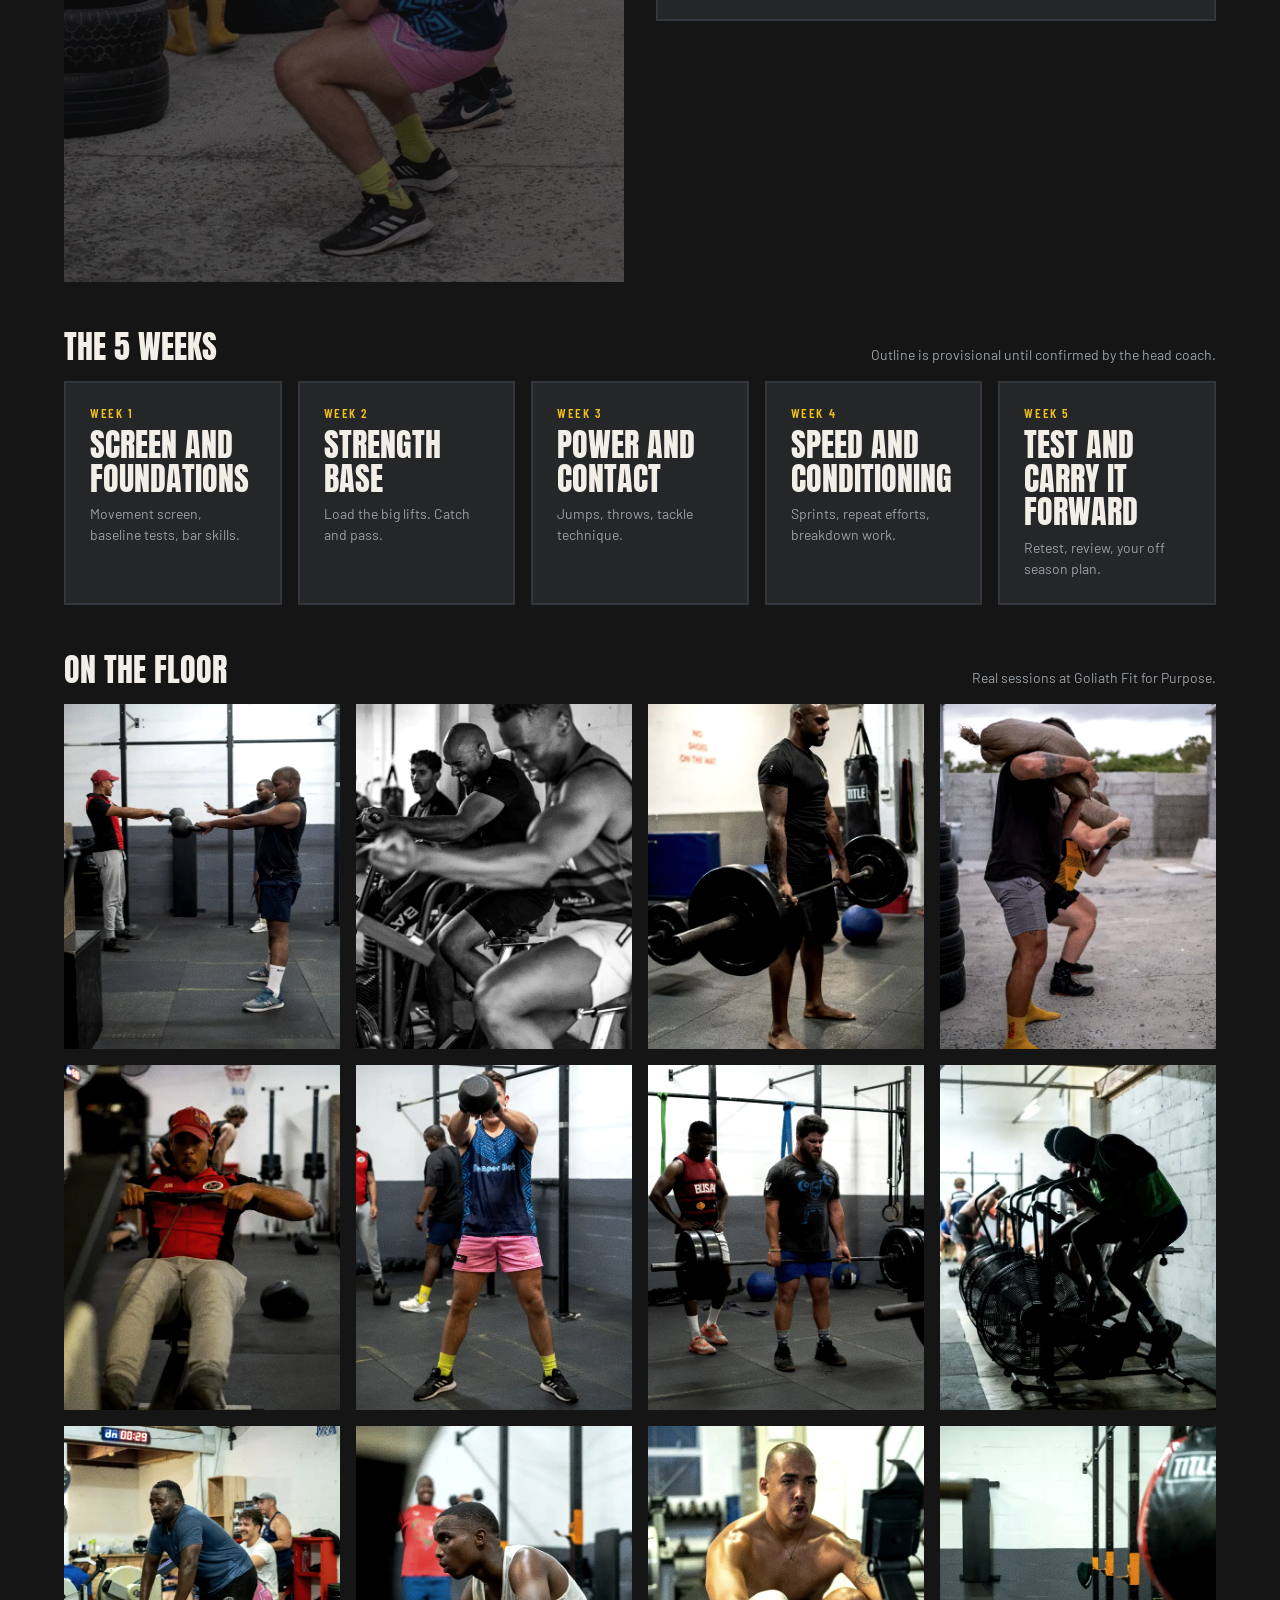
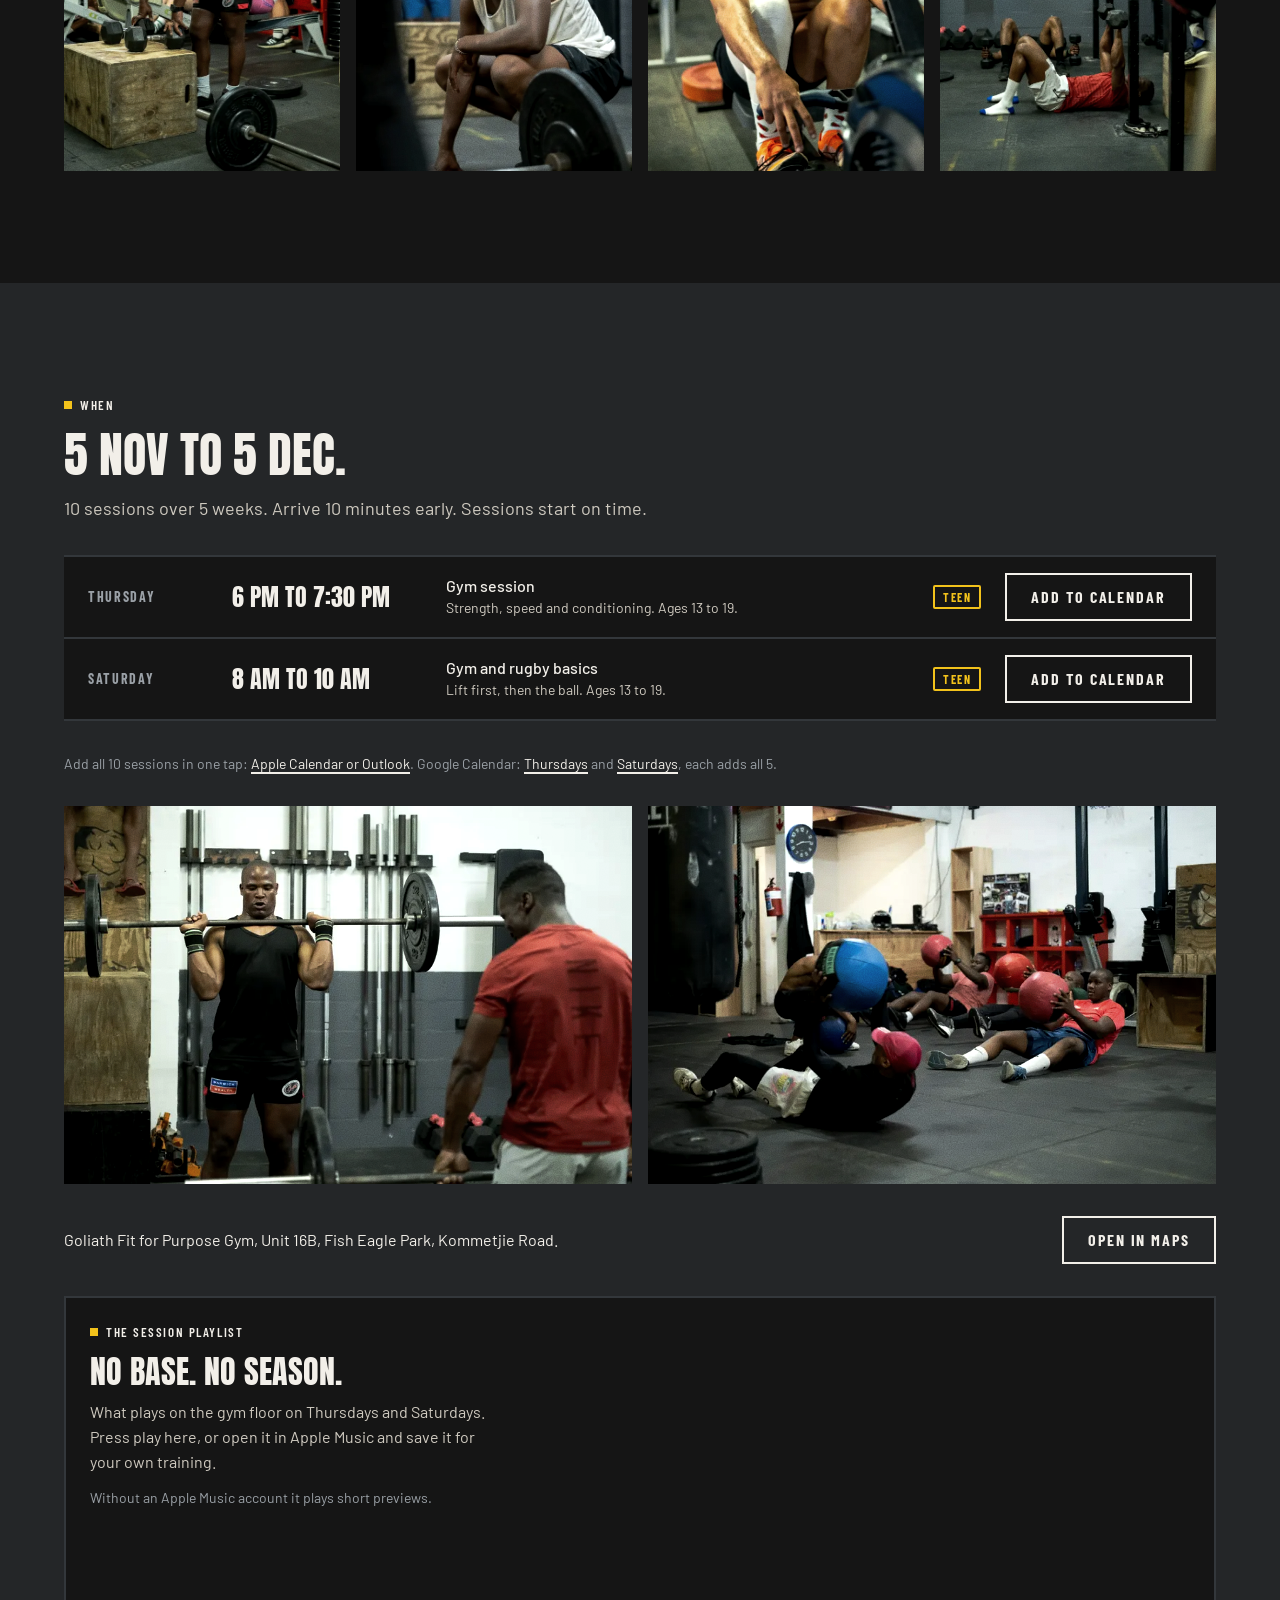
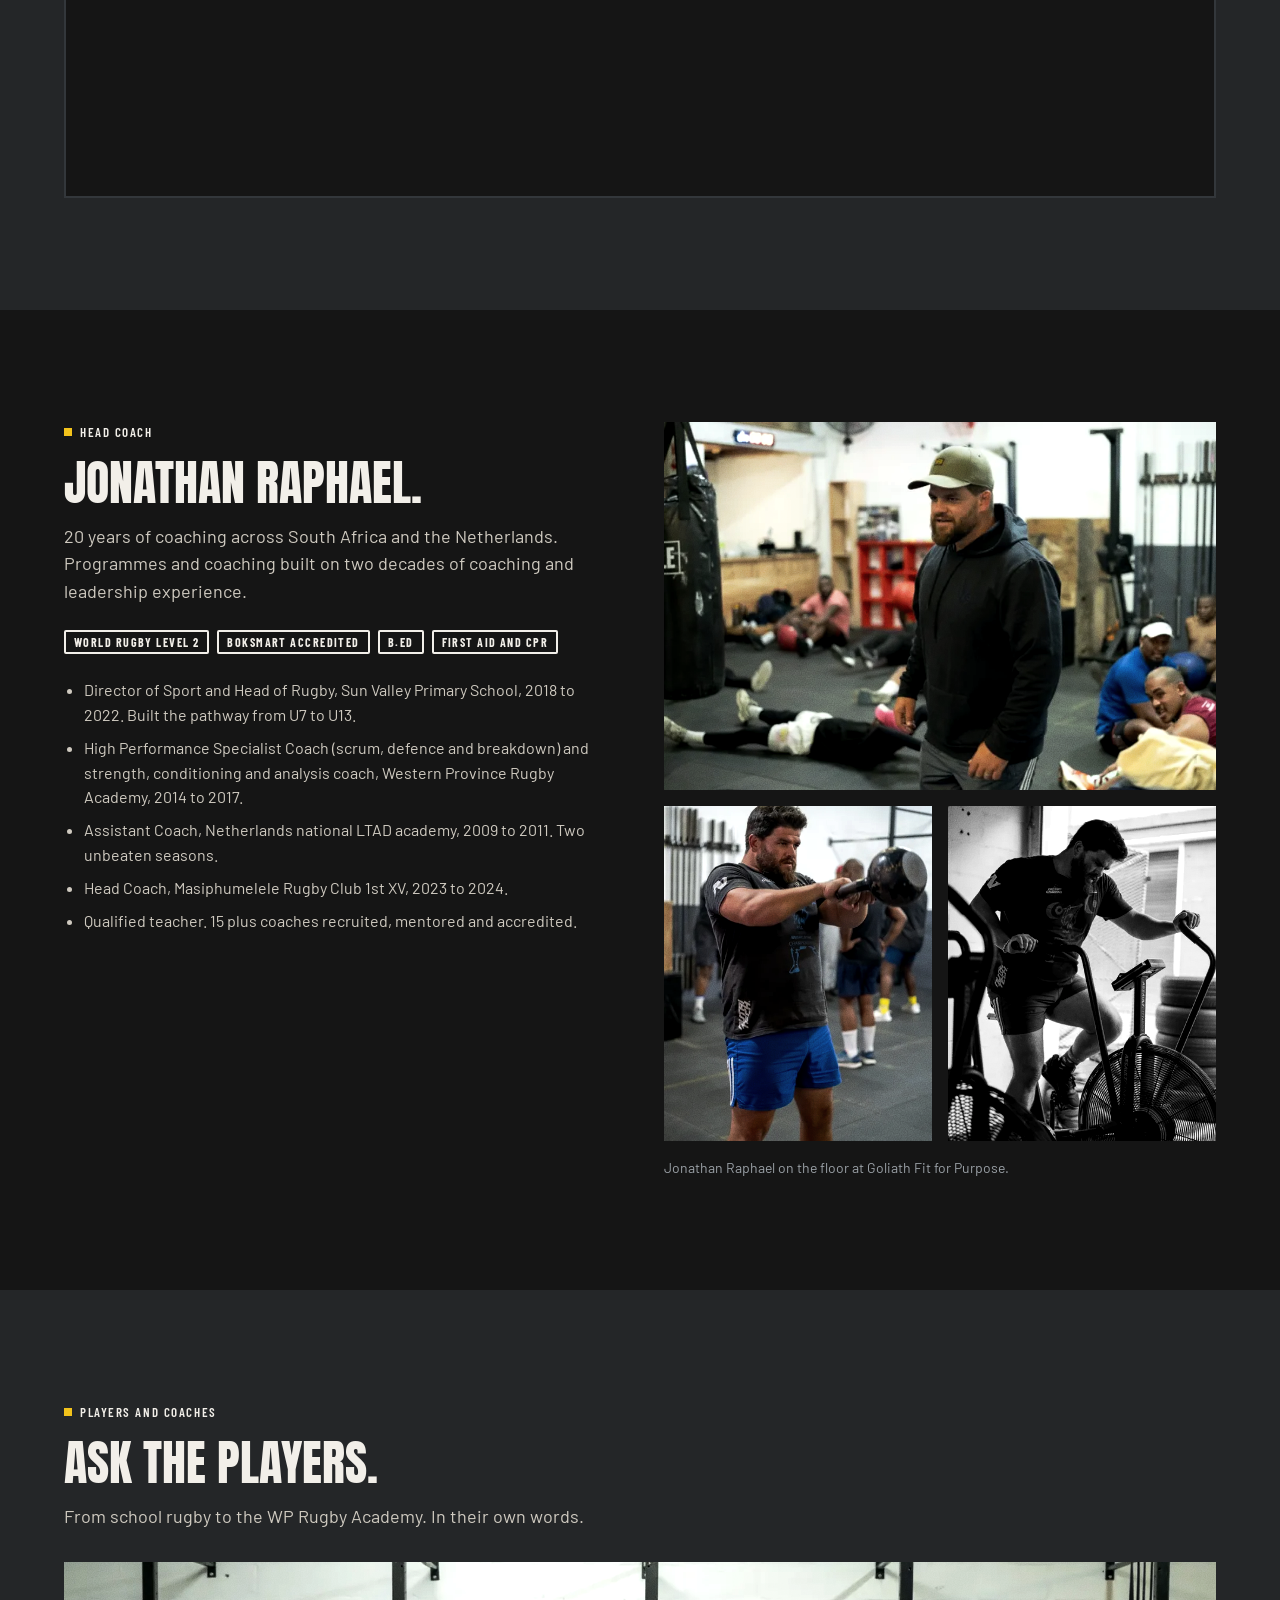
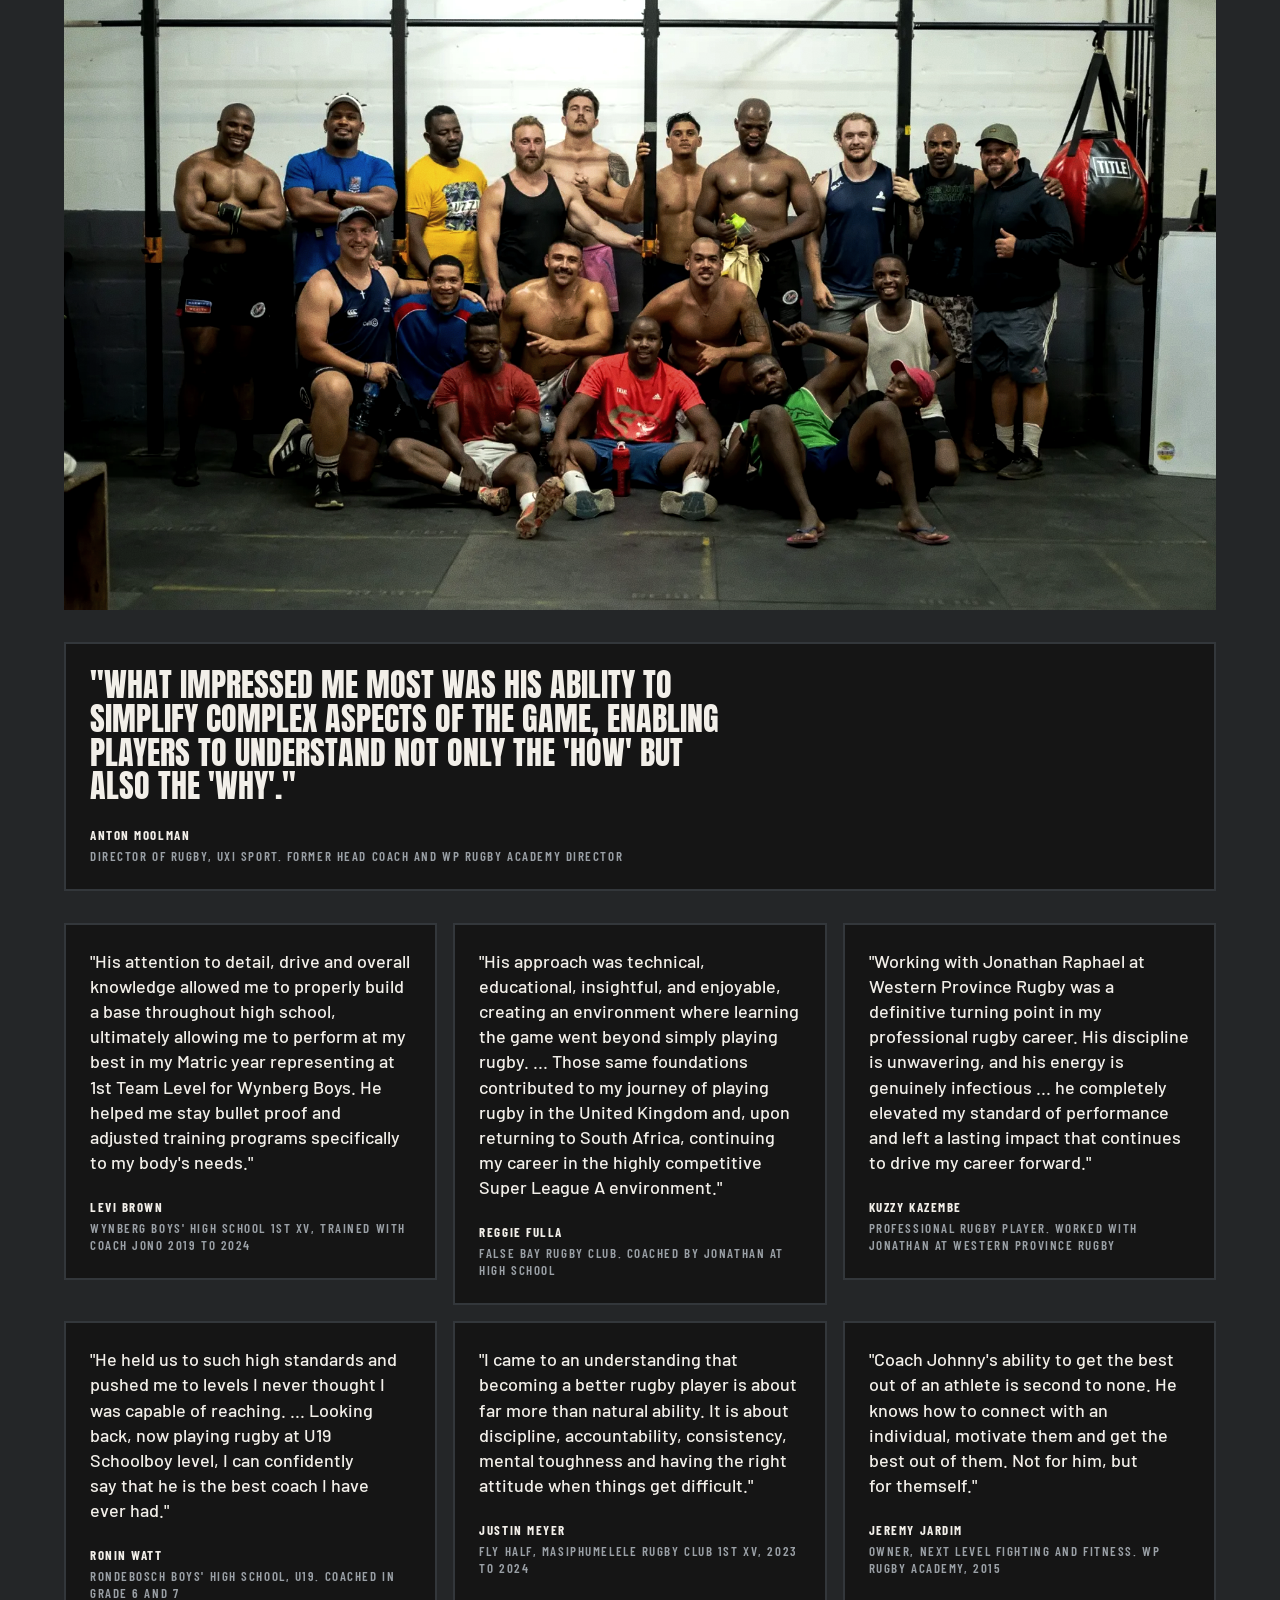
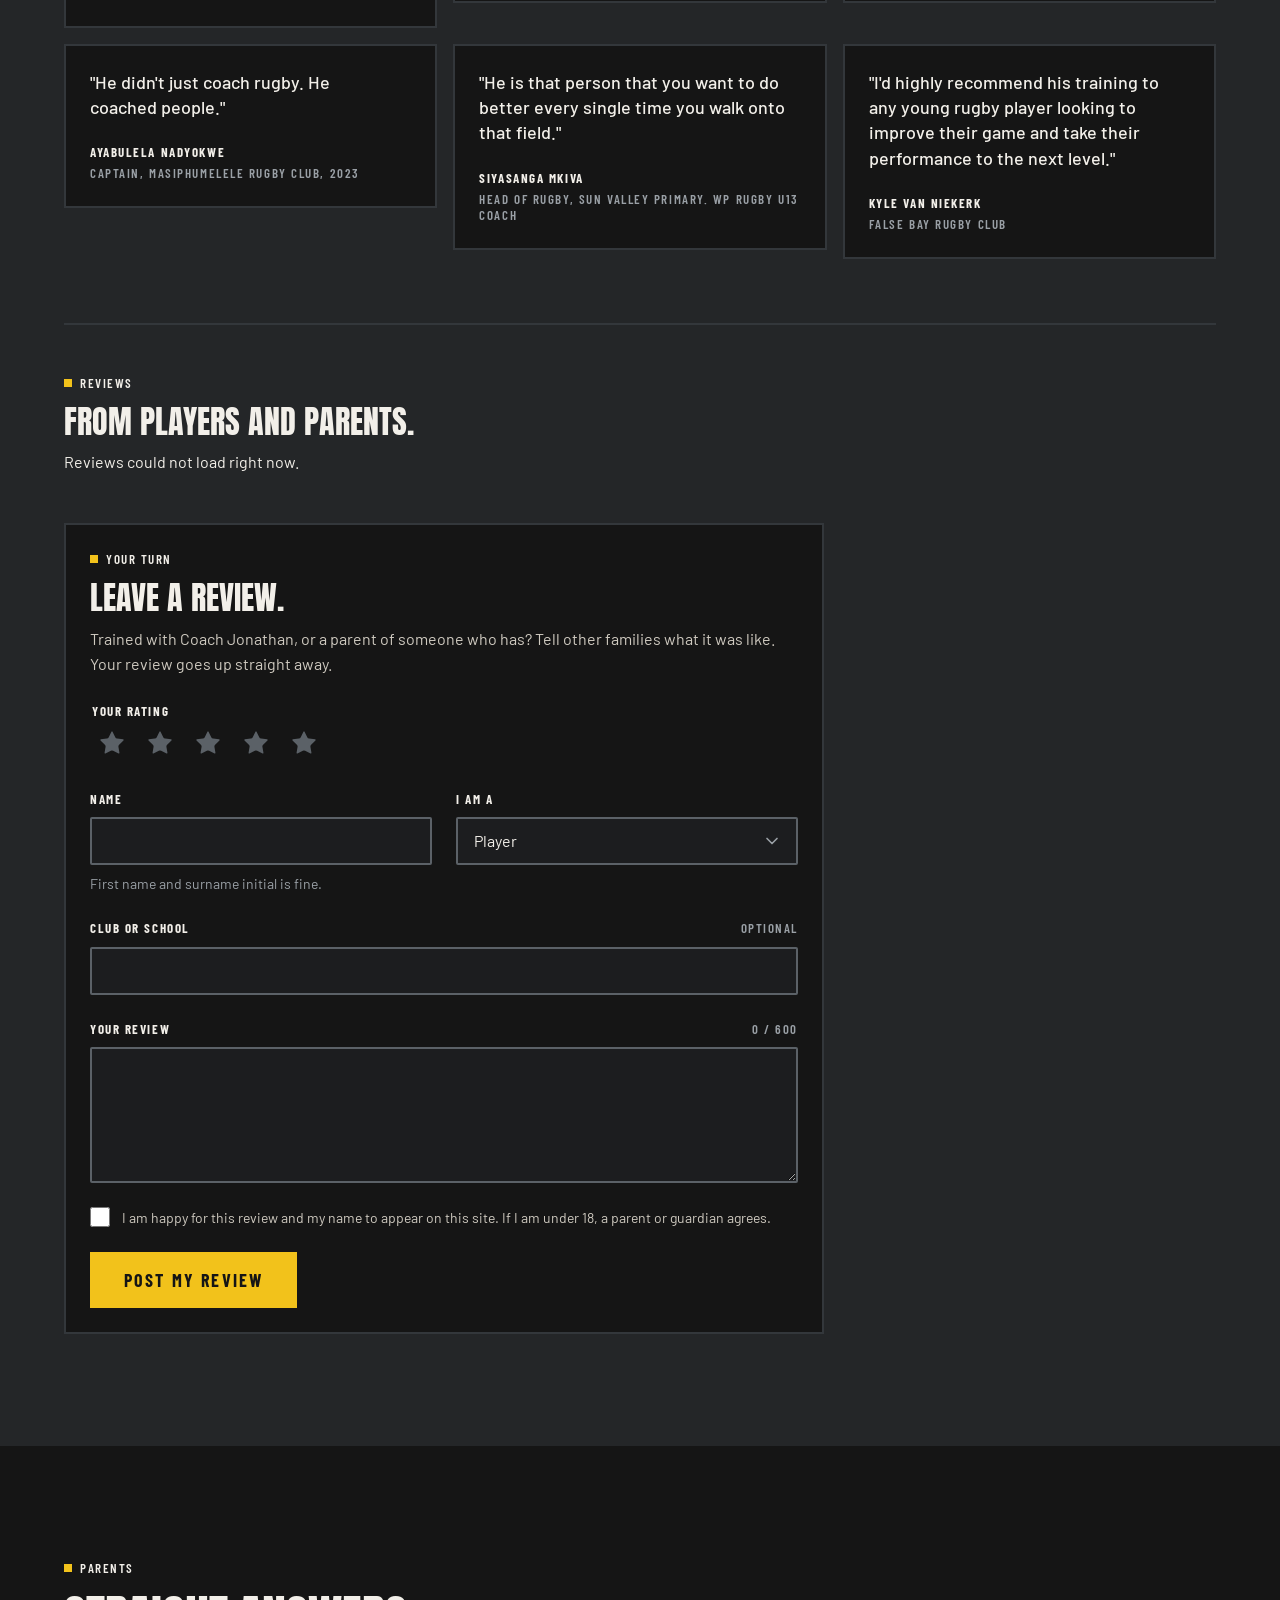
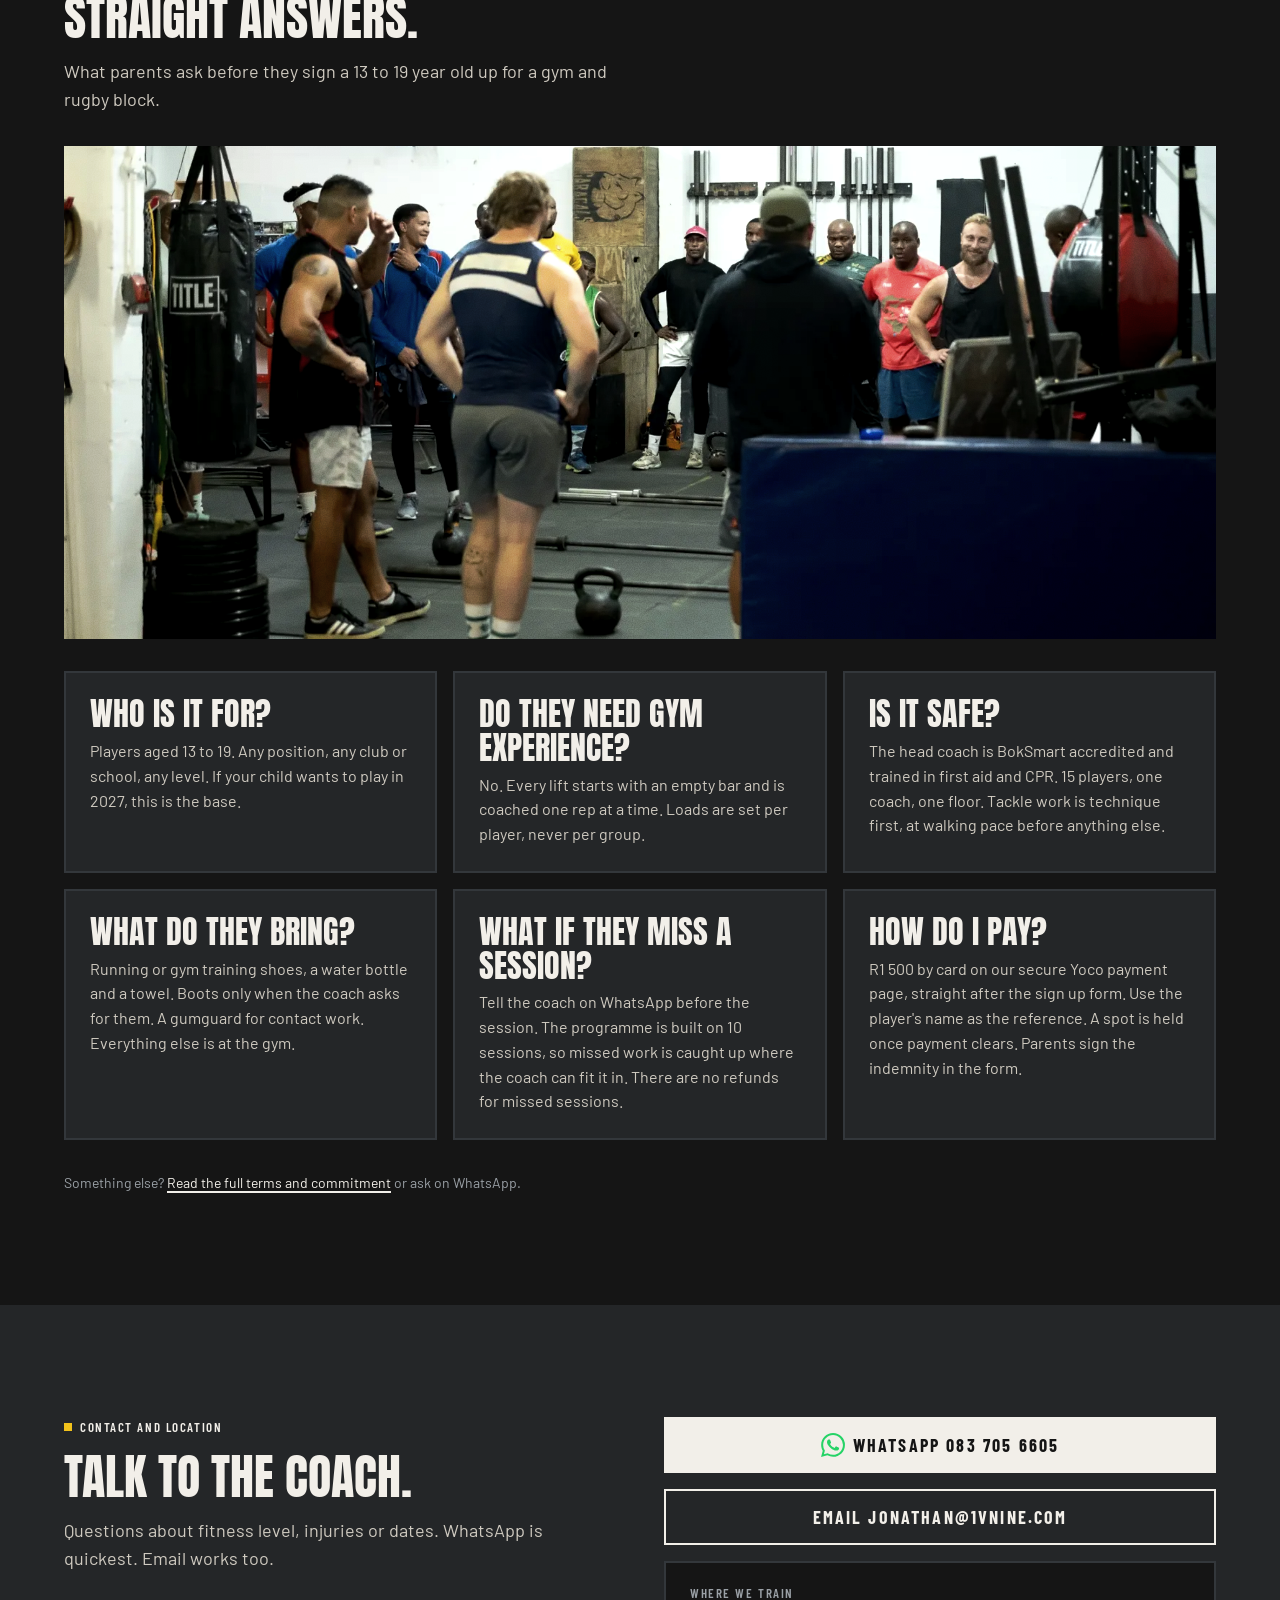
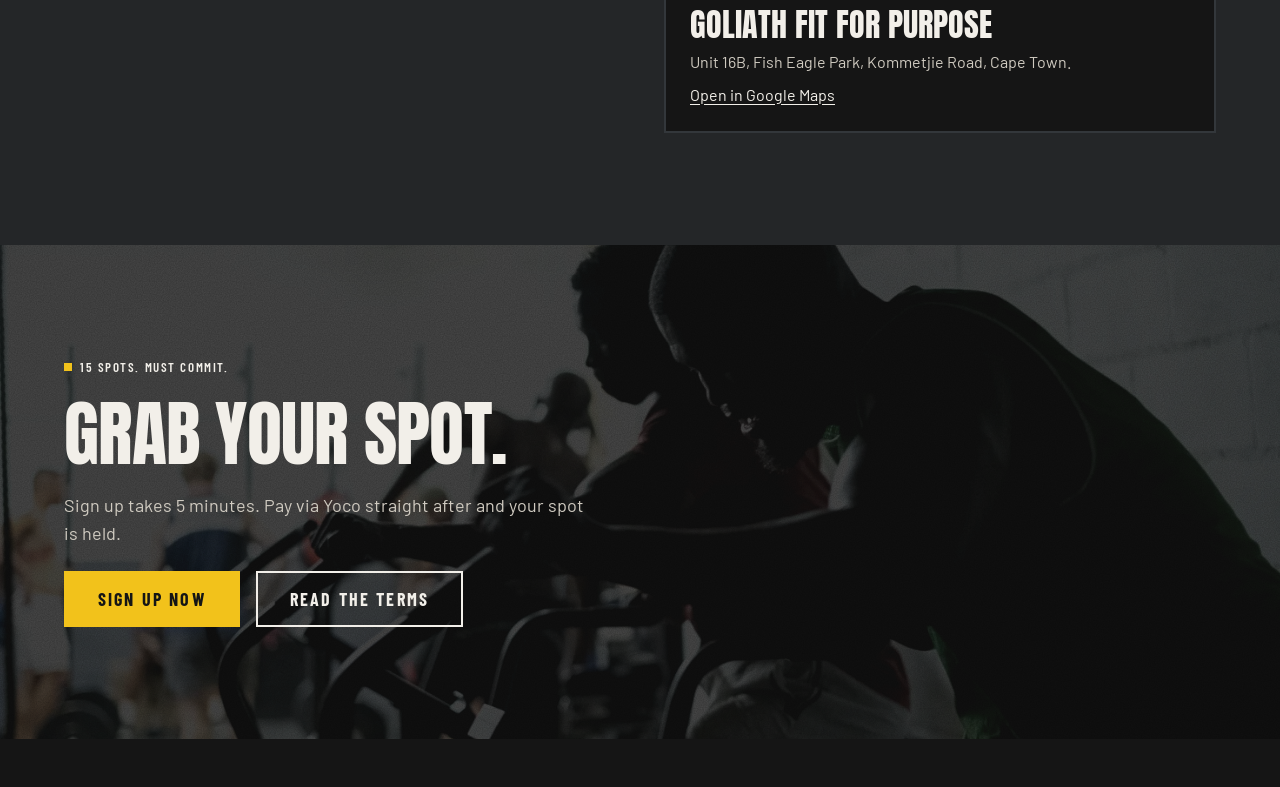
==== commit 61c134a3: "Reviews: connect to the Google Sheet web app data-endpoint on #reviews now points at the Apps Script" ====
--- a/index.html
+++ b/index.html
@@ -29,6 +29,7 @@
 <link rel="stylesheet" href="css/site.css">
 <script src="js/site.js" defer></script>
 <script src="js/hero.js" defer></script>
+<script src="js/reviews.js" defer></script>
 <script type="application/ld+json">
 {
  "@context": "https://schema.org",
@@ -238,6 +239,7 @@
   <symbol id="i-mail" viewBox="0 0 24 24" fill="none" stroke="currentColor" stroke-width="2" stroke-linecap="round" stroke-linejoin="round"><rect width="20" height="16" x="2" y="4" rx="2"/><path d="m22 7-8.97 5.7a1.94 1.94 0 0 1-2.06 0L2 7"/></symbol>
   <symbol id="i-instagram" viewBox="0 0 24 24" fill="none" stroke="currentColor" stroke-width="2" stroke-linecap="round" stroke-linejoin="round"><rect width="20" height="20" x="2" y="2" rx="5" ry="5"/><path d="M16 11.37A4 4 0 1 1 12.63 8 4 4 0 0 1 16 11.37z"/><line x1="17.5" x2="17.51" y1="6.5" y2="6.5"/></symbol>
   <symbol id="i-facebook" viewBox="0 0 24 24" fill="none" stroke="currentColor" stroke-width="2" stroke-linecap="round" stroke-linejoin="round"><path d="M18 2h-3a5 5 0 0 0-5 5v3H7v4h3v8h4v-8h3l1-4h-4V7a1 1 0 0 1 1-1h3z"/></symbol>
+  <symbol id="i-star" viewBox="0 0 24 24"><path fill="currentColor" d="M11.525 2.295a.53.53 0 0 1 .95 0l2.31 4.679a2.123 2.123 0 0 0 1.595 1.16l5.166.756a.53.53 0 0 1 .294.904l-3.736 3.638a2.123 2.123 0 0 0-.611 1.878l.882 5.14a.53.53 0 0 1-.771.56l-4.618-2.428a2.122 2.122 0 0 0-1.973 0L6.396 21.01a.53.53 0 0 1-.77-.56l.881-5.139a2.122 2.122 0 0 0-.611-1.879L2.16 9.795a.53.53 0 0 1 .294-.906l5.165-.755a2.122 2.122 0 0 0 1.597-1.16z"/></symbol>
 </svg>
 <a class="skip-link" href="#main">Skip to content</a>
 <div class="gl-page">
@@ -549,6 +551,67 @@
         <figcaption class="gl-quote__meta"><span class="gl-quote__name">Kyle van Niekerk</span><span>False Bay Rugby Club</span></figcaption>
       </figure>
     </div>
+
+    <div id="reviews" class="reviews anchor" data-endpoint="https://script.google.com/macros/s/AKfycbwGOUKHajrcEbufWPHn7suDNx42v1jsDFUCMSRqQ5tob8d264S93QMcD524vs9eCaf-/exec" hidden>
+      <div class="reviews__head">
+        <span class="eyebrow">Reviews</span>
+        <h3 class="t-h3" style="margin:0">From players and parents.</h3>
+        <p class="reviews__summary t-body" aria-live="polite"></p>
+      </div>
+      <div class="reviews__list testimonial-grid" aria-live="polite"></div>
+      <button type="button" class="gl-btn gl-btn--secondary reviews__more" hidden><span>Show more reviews</span></button>
+
+      <form class="gl-card review-form" novalidate>
+        <div class="review-form__intro">
+          <span class="eyebrow">Your turn</span>
+          <h3 class="t-h3" style="margin:0">Leave a review.</h3>
+          <p class="t-body" style="margin:0">Trained with Coach Jonathan, or a parent of someone who has? Tell other families what it was like. Your review goes up straight away.</p>
+        </div>
+        <fieldset class="star-input">
+          <legend class="gl-field__label">Your rating</legend>
+          <div class="star-input__stars">
+            <input type="radio" id="rv-star-5" name="rating" value="5" required><label for="rv-star-5" title="5 stars"><span class="sr-only">5 stars</span><svg class="gl-icon" width="28" height="28" viewBox="0 0 24 24" aria-hidden="true"><use href="#i-star"/></svg></label>
+            <input type="radio" id="rv-star-4" name="rating" value="4" required><label for="rv-star-4" title="4 stars"><span class="sr-only">4 stars</span><svg class="gl-icon" width="28" height="28" viewBox="0 0 24 24" aria-hidden="true"><use href="#i-star"/></svg></label>
+            <input type="radio" id="rv-star-3" name="rating" value="3" required><label for="rv-star-3" title="3 stars"><span class="sr-only">3 stars</span><svg class="gl-icon" width="28" height="28" viewBox="0 0 24 24" aria-hidden="true"><use href="#i-star"/></svg></label>
+            <input type="radio" id="rv-star-2" name="rating" value="2" required><label for="rv-star-2" title="2 stars"><span class="sr-only">2 stars</span><svg class="gl-icon" width="28" height="28" viewBox="0 0 24 24" aria-hidden="true"><use href="#i-star"/></svg></label>
+            <input type="radio" id="rv-star-1" name="rating" value="1" required><label for="rv-star-1" title="1 star"><span class="sr-only">1 star</span><svg class="gl-icon" width="28" height="28" viewBox="0 0 24 24" aria-hidden="true"><use href="#i-star"/></svg></label>
+          </div>
+        </fieldset>
+        <div class="review-form__row">
+          <div class="gl-field">
+            <label class="gl-field__label" for="rv-name">Name</label>
+            <input class="gl-input" id="rv-name" name="name" type="text" maxlength="60" autocomplete="name" required>
+            <span class="gl-field__hint">First name and surname initial is fine.</span>
+          </div>
+          <div class="gl-field">
+            <label class="gl-field__label" for="rv-role">I am a</label>
+            <div class="gl-select">
+              <select class="gl-input" id="rv-role" name="role">
+                <option>Player</option>
+                <option>Parent or guardian</option>
+                <option>Coach</option>
+                <option>Other</option>
+              </select>
+              <svg class="gl-icon gl-select__chevron" width="20" height="20" viewBox="0 0 24 24" fill="none" stroke="currentColor" stroke-width="2" stroke-linecap="round" stroke-linejoin="round" aria-hidden="true"><path d="m6 9 6 6 6-6"/></svg>
+            </div>
+          </div>
+        </div>
+        <div class="gl-field">
+          <label class="gl-field__label" for="rv-club">Club or school <span class="gl-field__opt">Optional</span></label>
+          <input class="gl-input" id="rv-club" name="club" type="text" maxlength="80">
+        </div>
+        <div class="gl-field">
+          <label class="gl-field__label" for="rv-text">Your review <span class="gl-field__opt" id="rv-count">0 / 600</span></label>
+          <textarea class="gl-input" id="rv-text" name="text" minlength="20" maxlength="600" required></textarea>
+        </div>
+        <div class="review-form__hp" aria-hidden="true"><label for="rv-website">Website</label><input id="rv-website" name="website" type="text" tabindex="-1" autocomplete="off"></div>
+        <label class="review-form__consent t-small"><input type="checkbox" name="consent" required> I am happy for this review and my name to appear on this site. If I am under 18, a parent or guardian agrees.</label>
+        <div class="review-form__actions">
+          <button type="submit" class="gl-btn gl-btn--primary gl-btn--lg"><span>Post my review</span></button>
+          <p class="review-form__status t-small" role="status" aria-live="polite"></p>
+        </div>
+      </form>
+    </div>
   </div>
 </section>
 
--- a/css/site.css
+++ b/css/site.css
@@ -61,3 +61,33 @@
 .playlist__text{display:flex;flex-direction:column;gap:12px}
 .gl-card.playlist:hover{border-color:var(--border-subtle)}
 @media(min-width:768px){.playlist{grid-template-columns:minmax(0,1fr) minmax(0,1.6fr)}}
+
+/* Player and parent reviews (js/reviews.js) under the testimonials. */
+.reviews{display:flex;flex-direction:column;gap:24px;margin-top:32px;padding-top:48px;border-top:2px solid var(--border-subtle)}
+.reviews[hidden]{display:none}
+.reviews__head{display:flex;flex-direction:column;gap:12px}
+.reviews__summary{display:flex;flex-wrap:wrap;align-items:center;gap:12px;margin:0;color:var(--text-primary)}
+.reviews__more{align-self:flex-start}
+.reviews__more[hidden]{display:none}
+.review-stars{display:flex;gap:2px;color:var(--accent)}
+.review-stars__off{color:var(--steel-700)}
+.review-form{padding:24px;gap:24px;max-width:760px}
+.gl-card.review-form:hover{border-color:var(--border-subtle)}
+.review-form__intro{display:flex;flex-direction:column;gap:12px}
+.review-form__row{display:grid;grid-template-columns:minmax(0,1fr);gap:24px}
+@media(min-width:768px){.review-form__row{grid-template-columns:repeat(2,minmax(0,1fr))}}
+.review-form__hp{position:absolute;left:-9999px;width:1px;height:1px;overflow:hidden}
+.review-form__consent{display:flex;gap:12px;align-items:flex-start;color:var(--text-body);cursor:pointer}
+.review-form__consent input{width:20px;height:20px;margin:0;flex:none;accent-color:var(--accent)}
+.review-form__actions{display:flex;flex-wrap:wrap;align-items:center;gap:16px}
+.review-form__status{margin:0}
+.review-form__status.is-ok{color:var(--success)}
+.review-form__status.is-err{color:var(--error)}
+.sr-only{position:absolute;width:1px;height:1px;padding:0;margin:-1px;overflow:hidden;clip:rect(0,0,0,0);border:0}
+/* Star rating input: radios in reverse order so hovering or picking a star lights it and the ones before it. */
+.star-input{border:0;margin:0;padding:0;display:flex;flex-direction:column;gap:8px}
+.star-input__stars{display:flex;flex-direction:row-reverse;justify-content:flex-end;gap:4px}
+.star-input input{position:absolute;opacity:0;width:1px;height:1px}
+.star-input label{cursor:pointer;color:var(--steel-500);display:inline-flex;padding:4px;min-width:44px;min-height:44px;align-items:center;justify-content:center;transition:color var(--duration-fast) var(--ease-mechanical)}
+.star-input__stars label:hover,.star-input__stars label:hover~label,.star-input input:checked~label{color:var(--accent)}
+.star-input input:focus-visible+label{outline:var(--border-w) solid var(--focus-ring);outline-offset:2px}
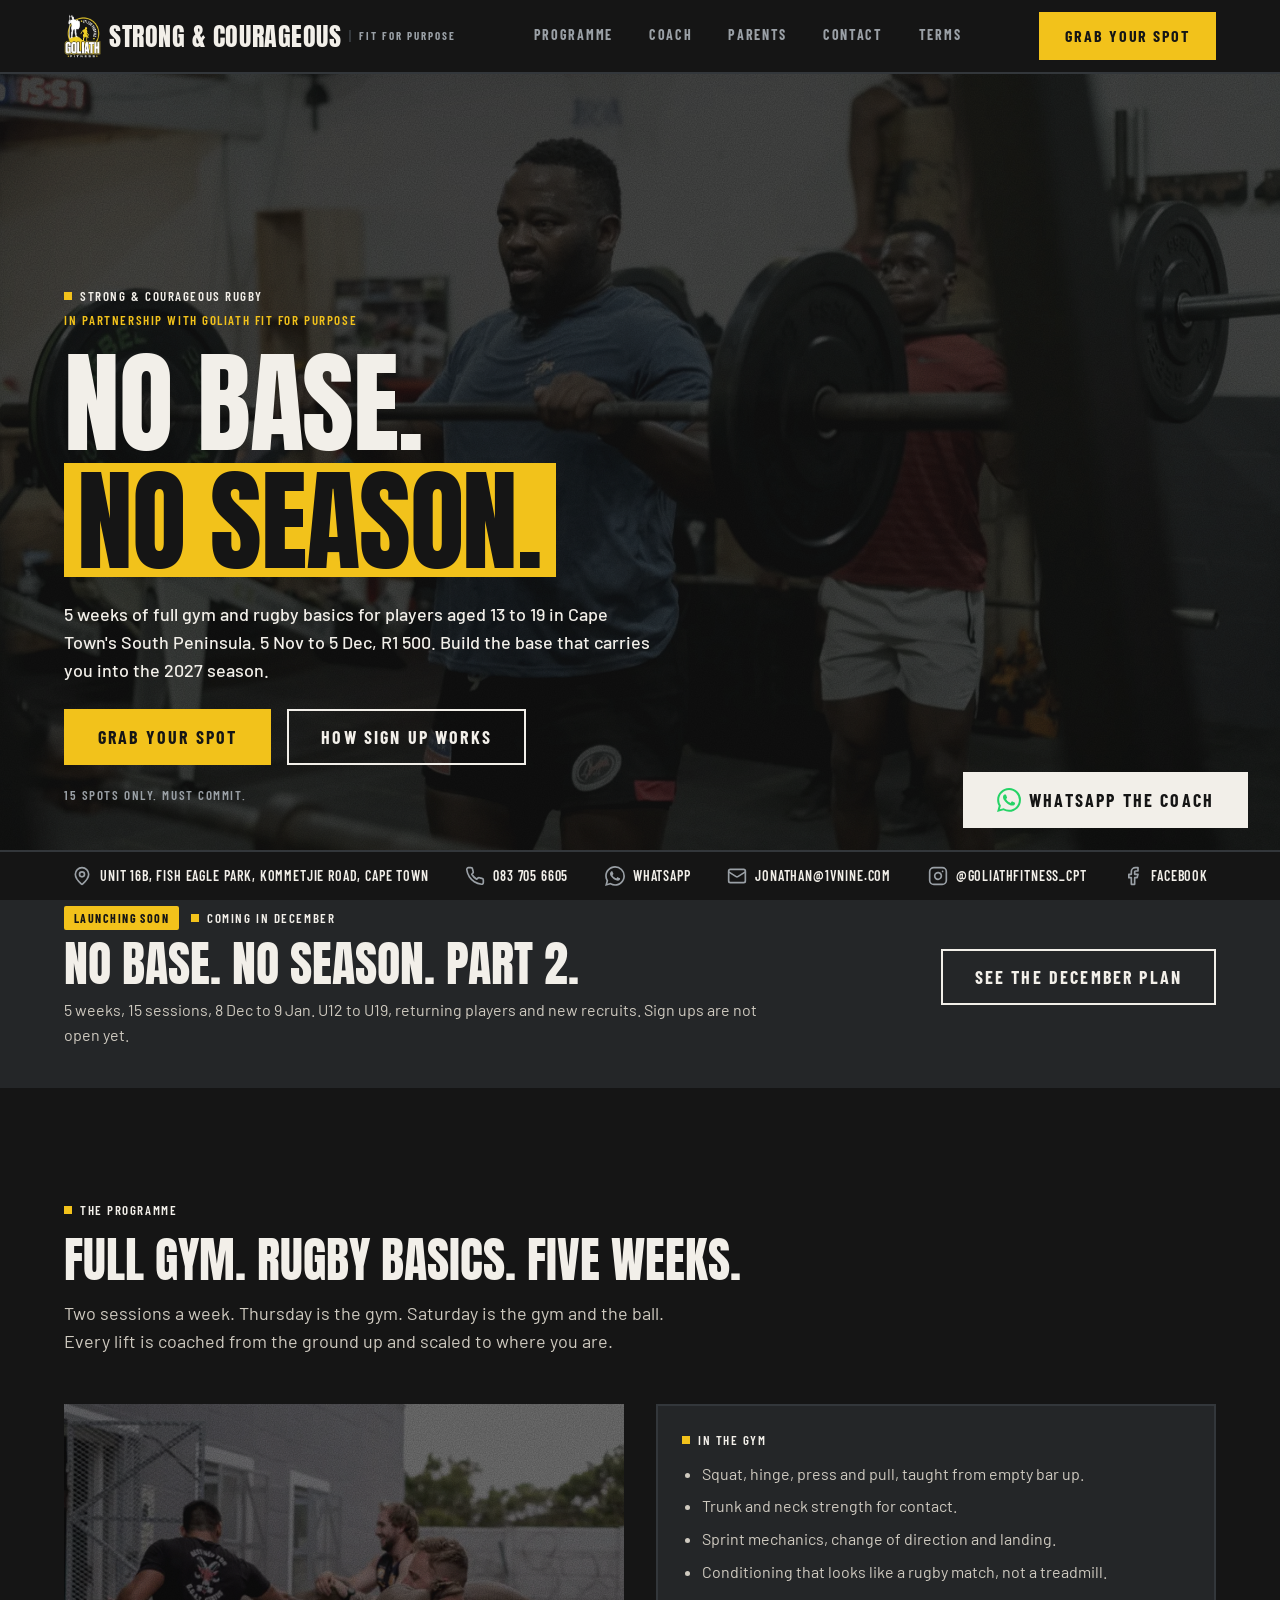
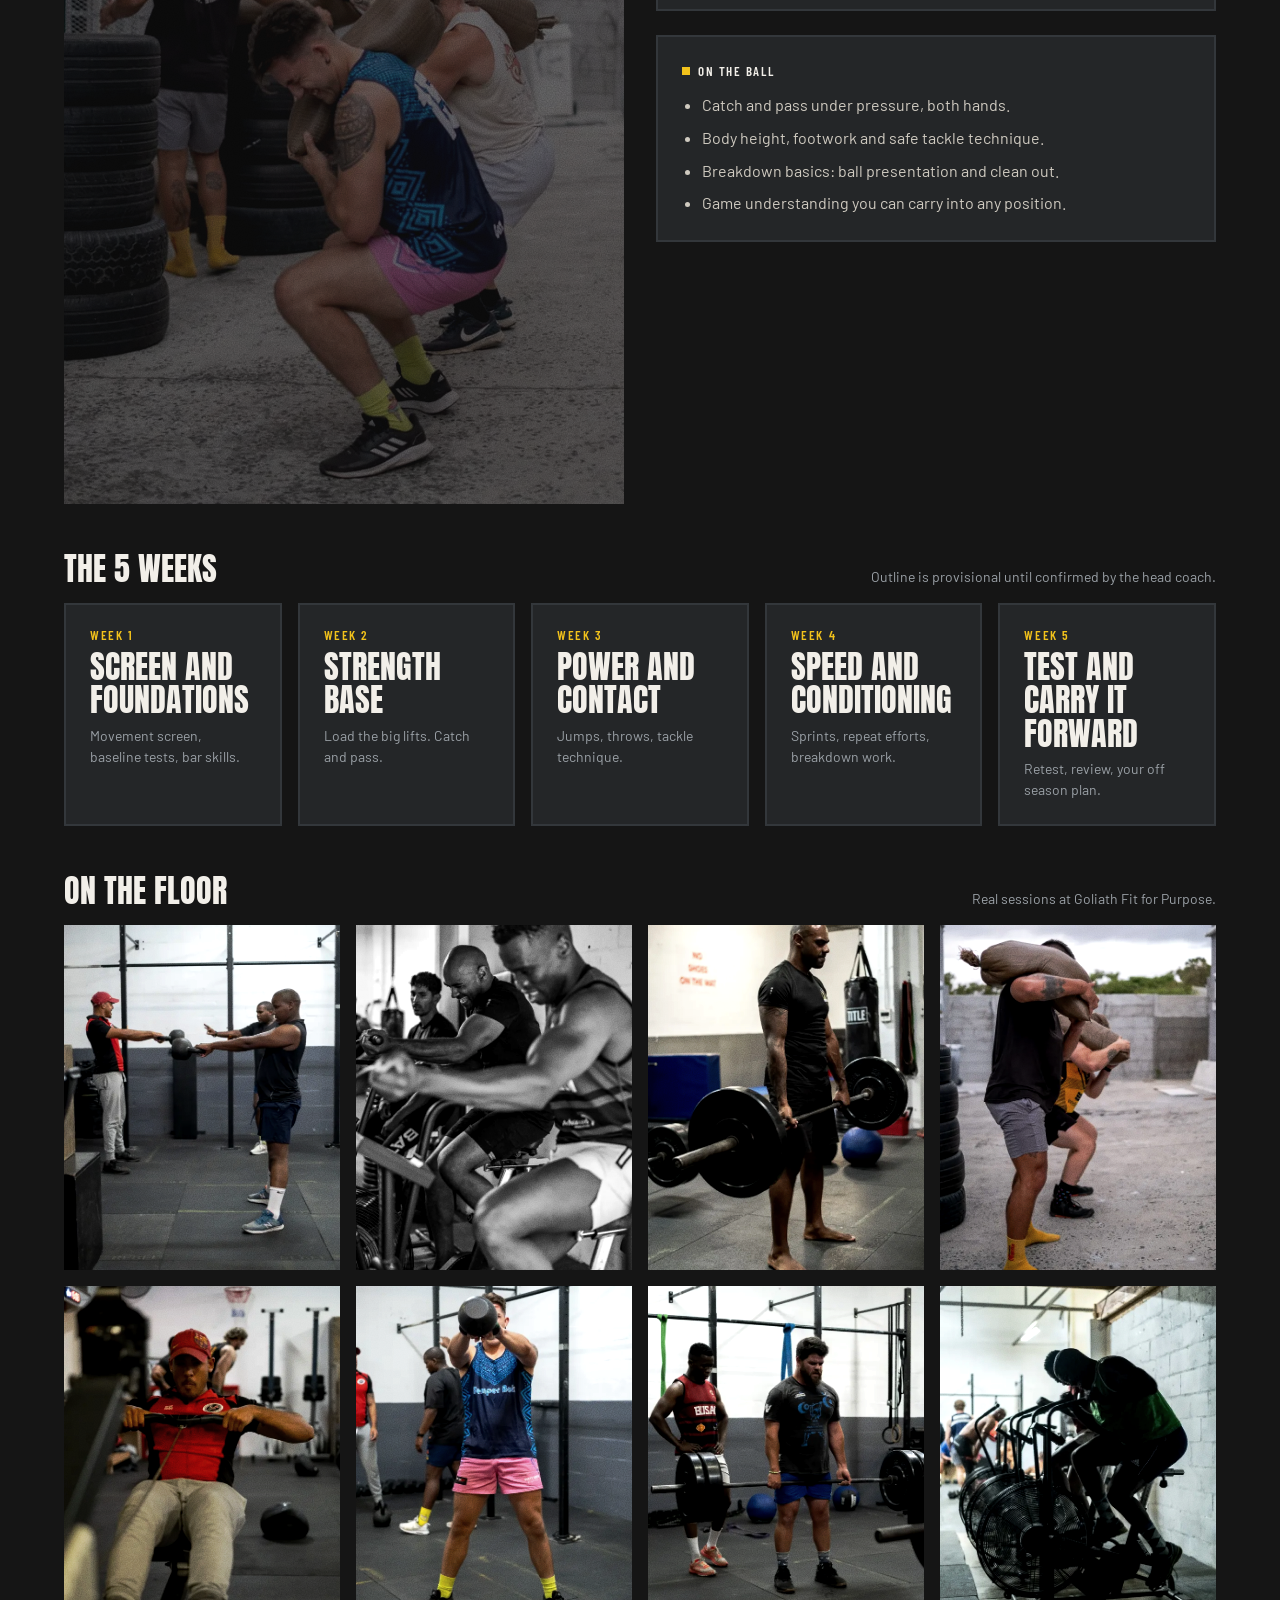
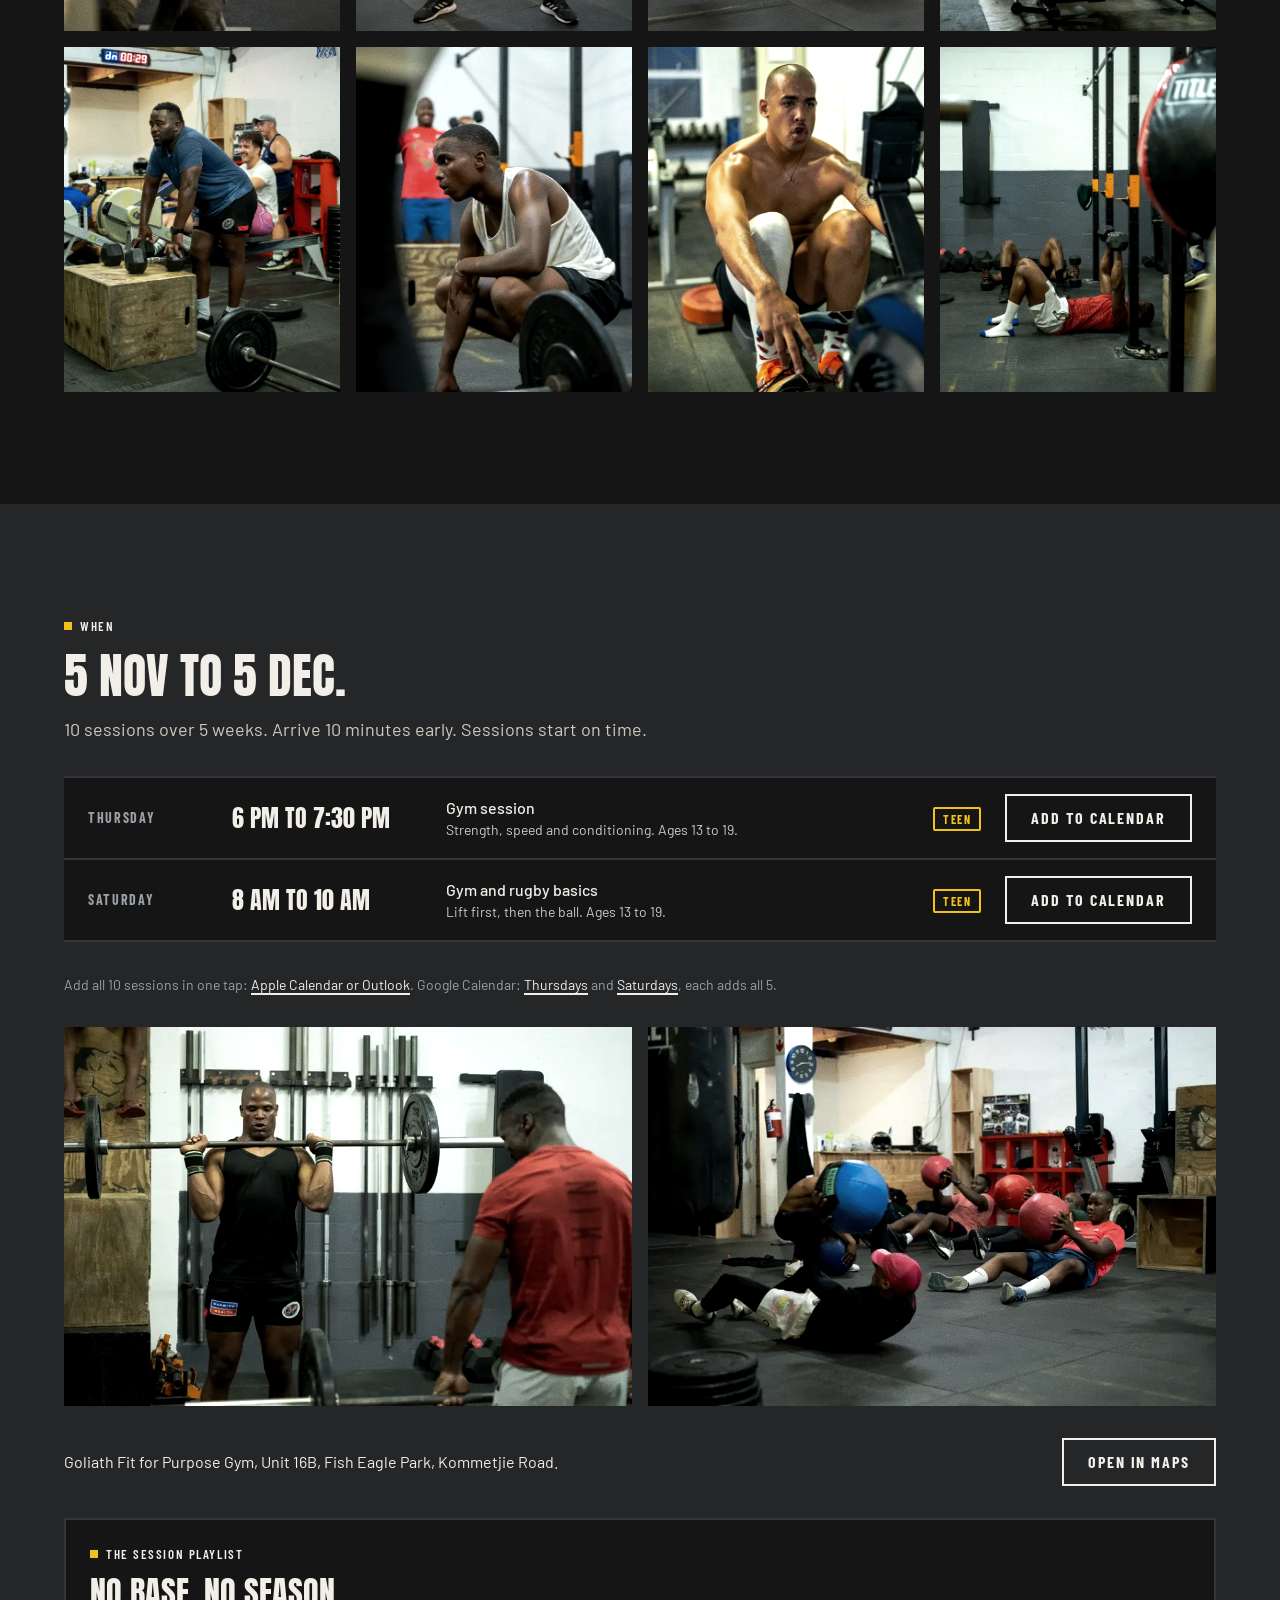
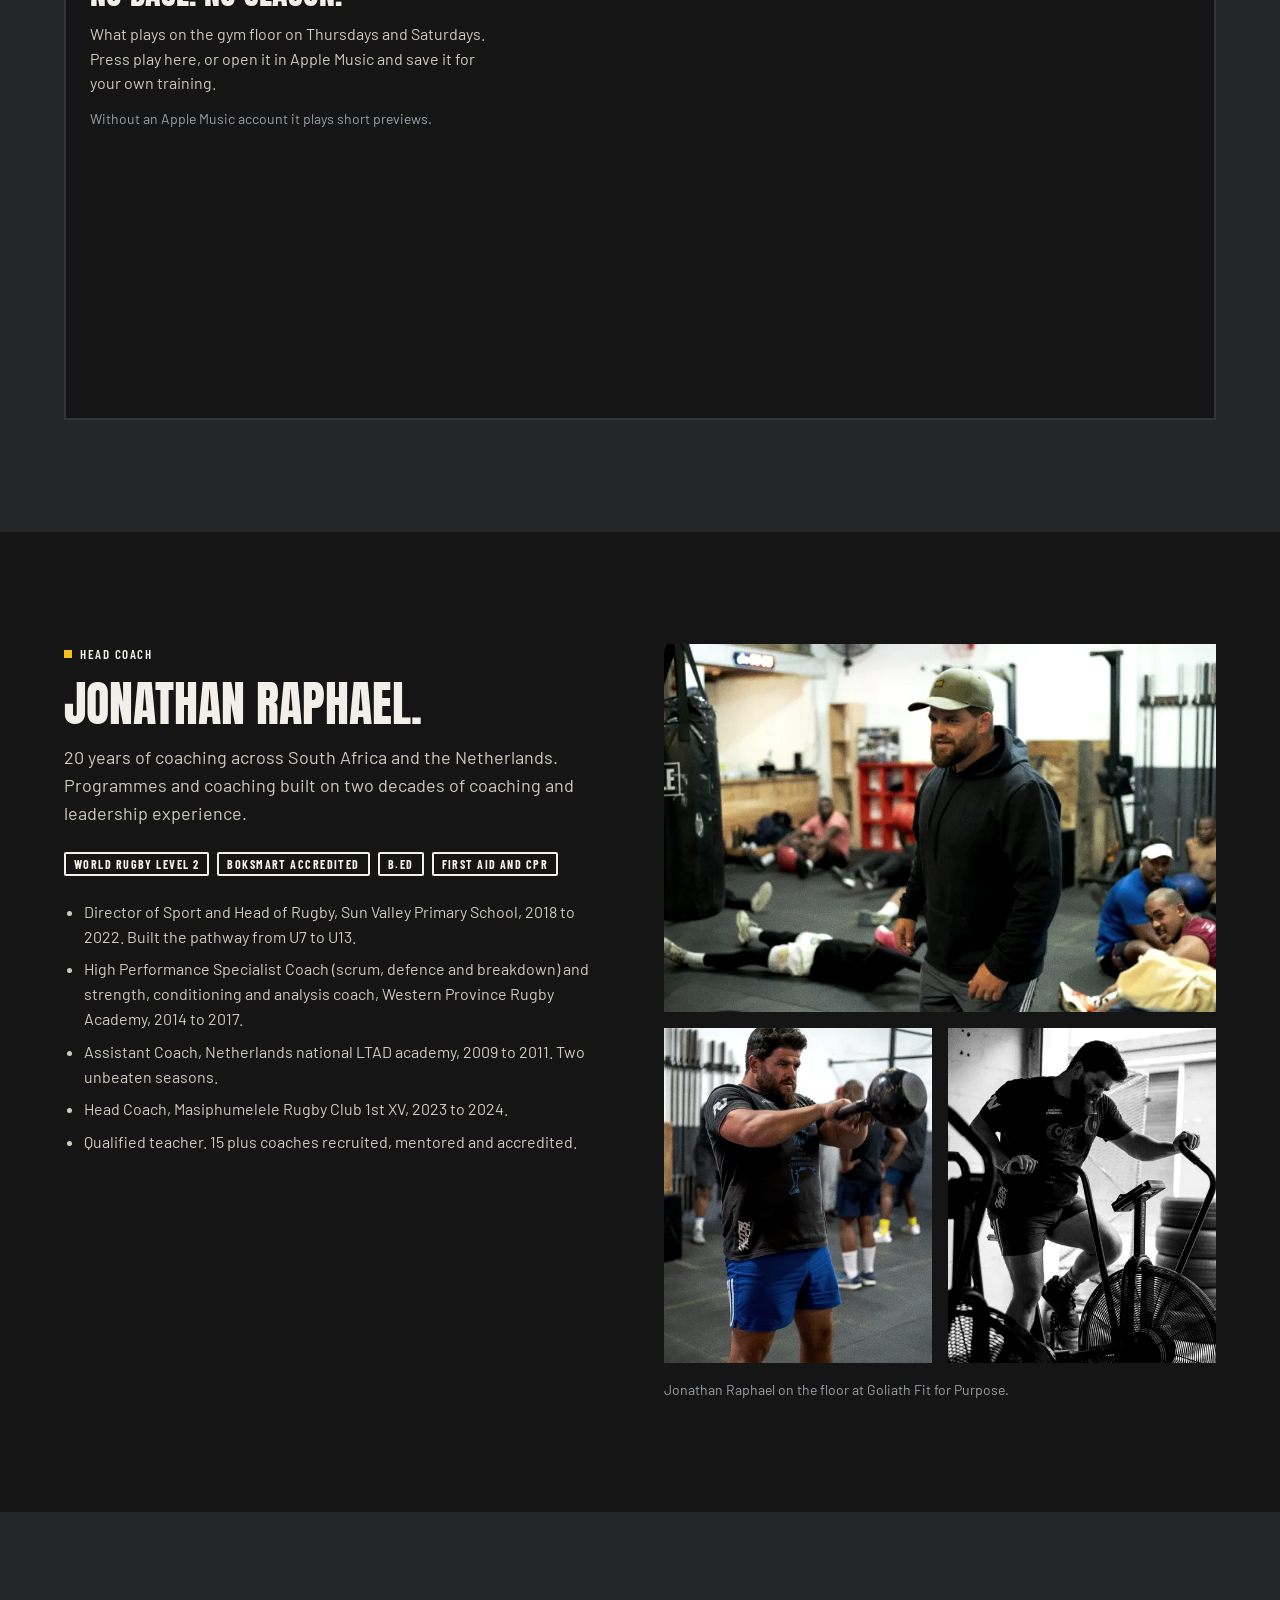
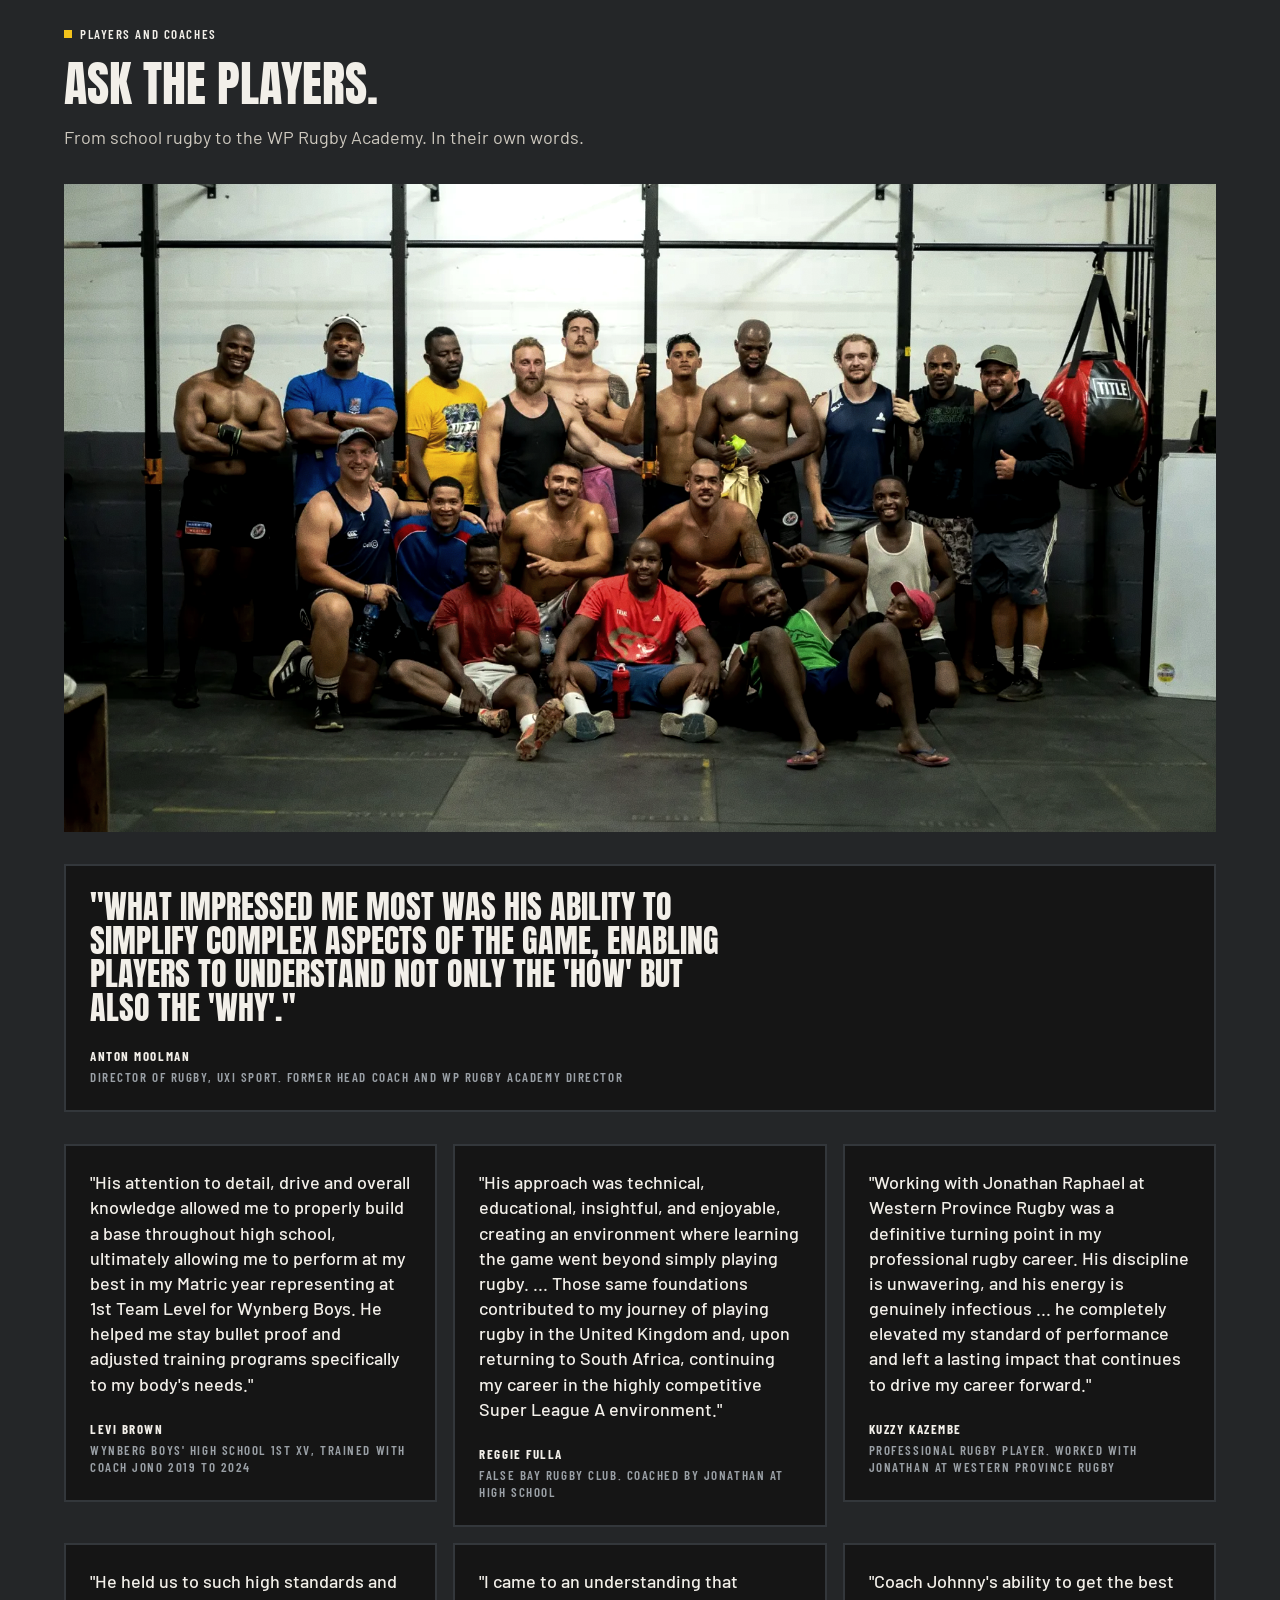
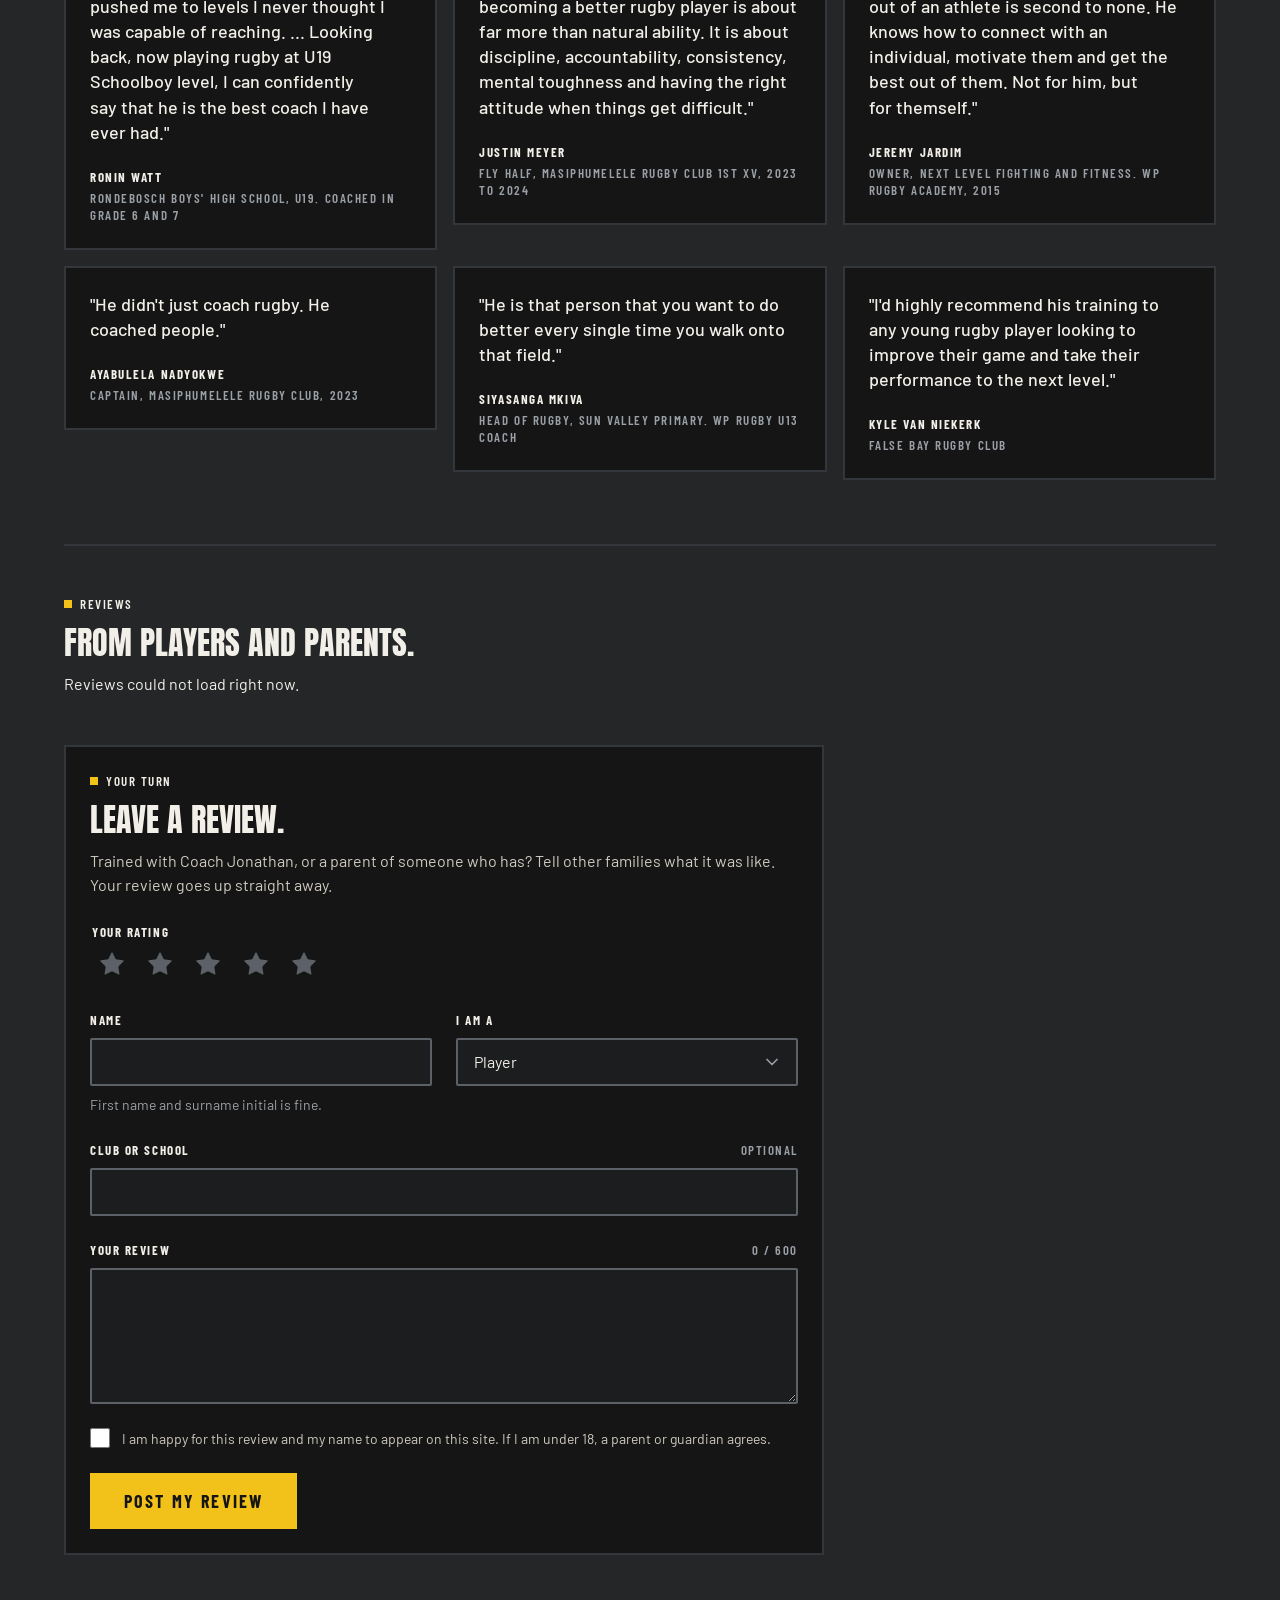
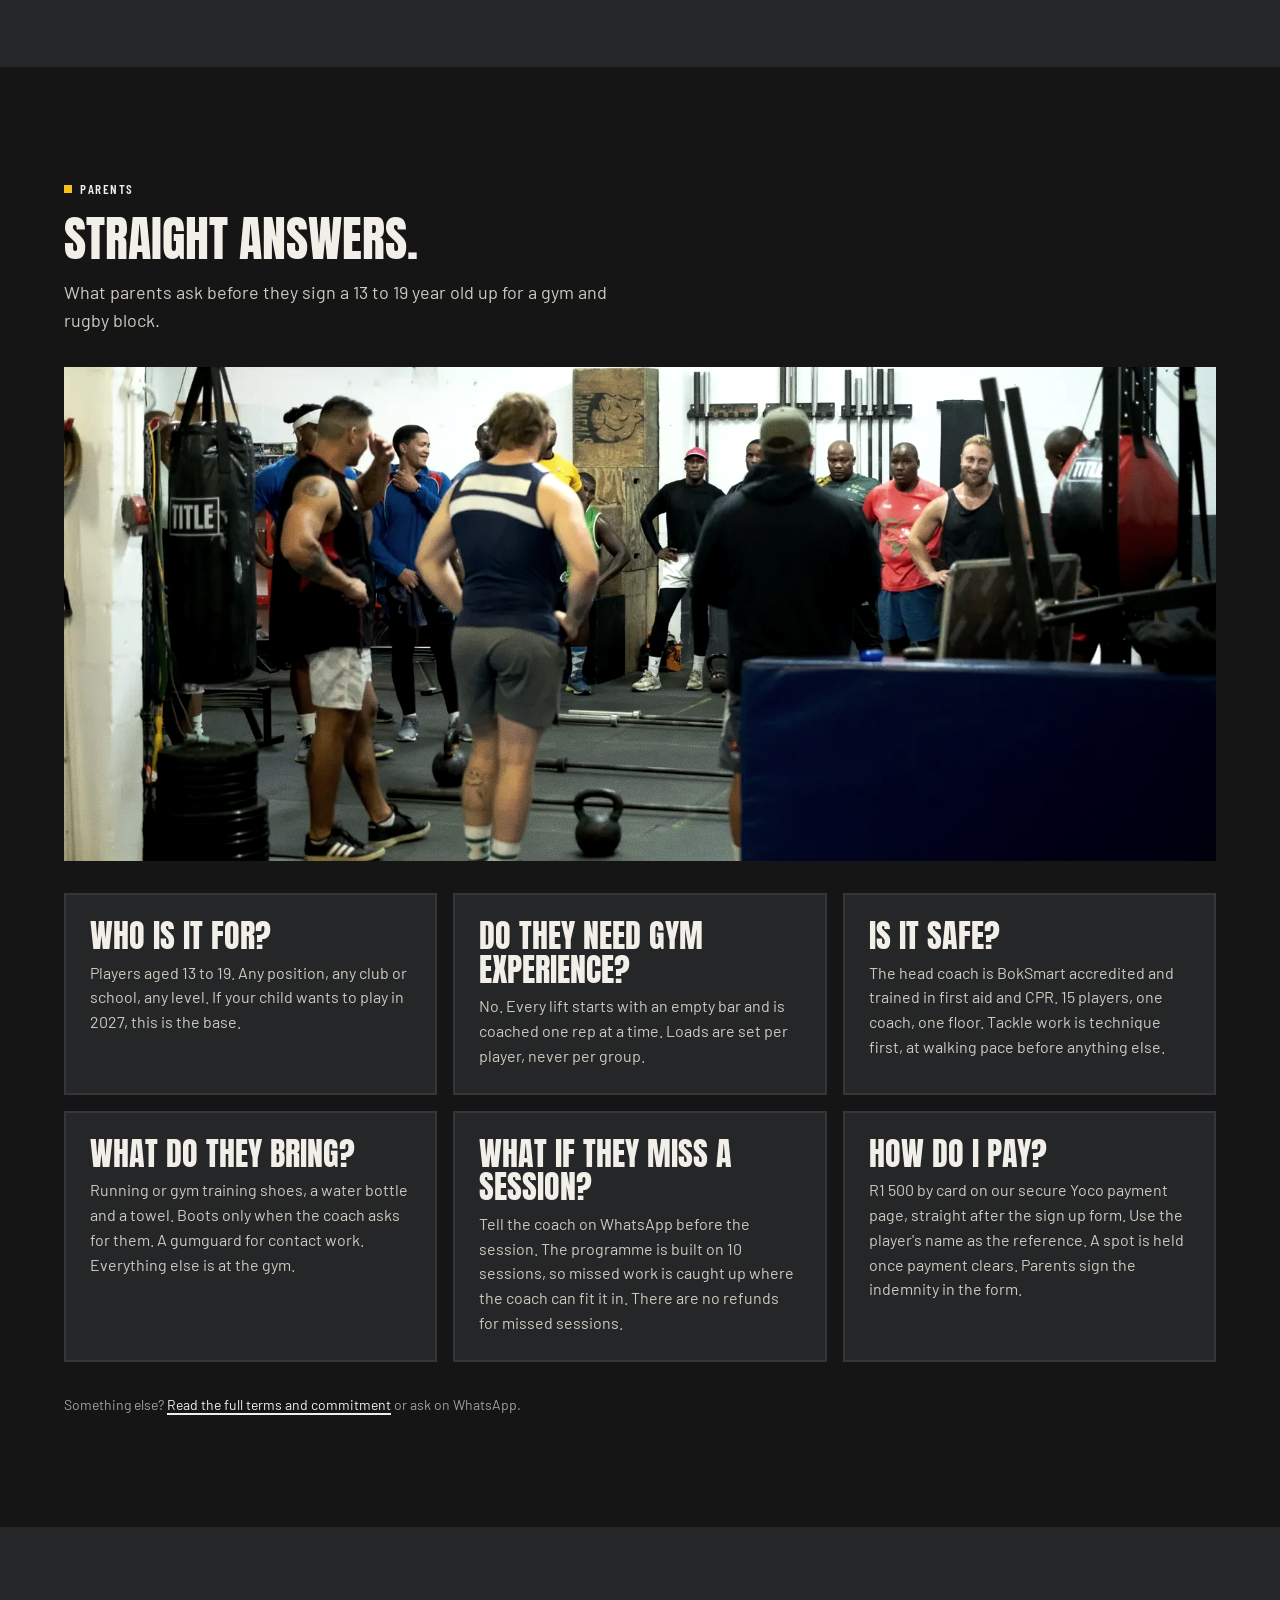
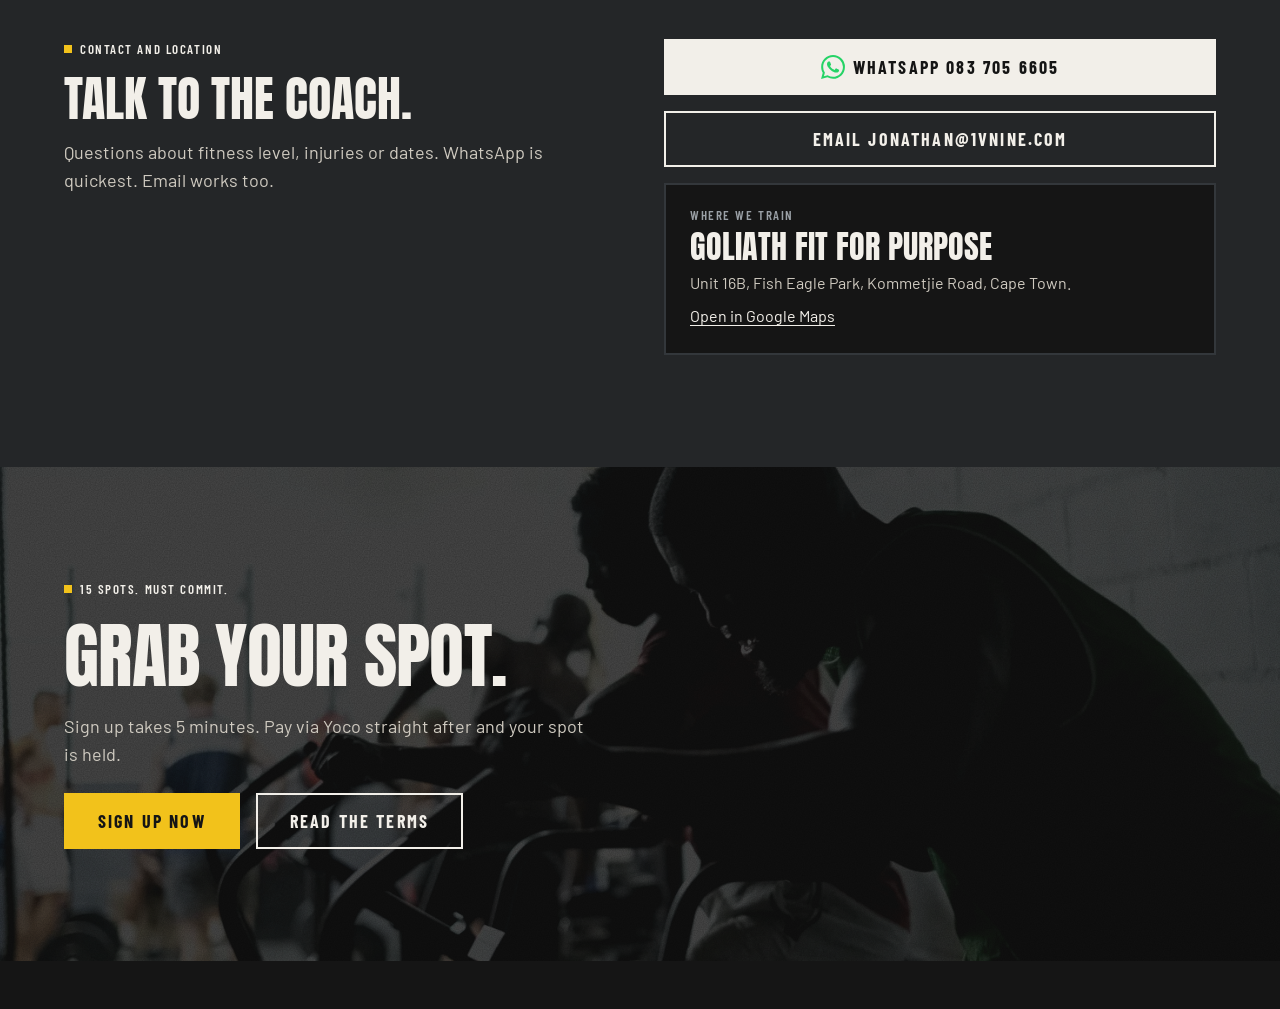
==== commit b961c8a6: "Part 2 (December plan): launching soon page and Home teaser New /part-2 page for No Base. No Season." ====
--- a/index.html
+++ b/index.html
@@ -302,6 +302,17 @@
   </div>
 </div>
 
+<section class="gl-band gl-section p2-teaser-section" aria-labelledby="p2-teaser-title" style="padding-block:40px">
+  <div class="gl-container p2-teaser">
+    <div class="p2-teaser__text">
+      <div style="display:flex;flex-wrap:wrap;gap:12px;align-items:center"><span class="gl-badge gl-badge--solid">Launching soon</span><span class="eyebrow">Coming in December</span></div>
+      <h2 class="t-h2" id="p2-teaser-title" style="margin:0">No Base. No Season. Part 2.</h2>
+      <p class="t-body" style="margin:0">5 weeks, 15 sessions, 8 Dec to 9 Jan. U12 to U19, returning players and new recruits. Sign ups are not open yet.</p>
+    </div>
+    <a class="gl-btn gl-btn--secondary gl-btn--lg" href="part-2.html"><span>See the December plan</span></a>
+  </div>
+</section>
+
 <section id="programme" class="gl-section anchor" aria-labelledby="programme-title">
   <div class="gl-container" style="display:flex;flex-direction:column;gap:48px">
     <div class="gl-sh">
--- a/css/site.css
+++ b/css/site.css
@@ -91,3 +91,16 @@
 .star-input label{cursor:pointer;color:var(--steel-500);display:inline-flex;padding:4px;min-width:44px;min-height:44px;align-items:center;justify-content:center;transition:color var(--duration-fast) var(--ease-mechanical)}
 .star-input__stars label:hover,.star-input__stars label:hover~label,.star-input input:checked~label{color:var(--accent)}
 .star-input input:focus-visible+label{outline:var(--border-w) solid var(--focus-ring);outline-offset:2px}
+
+/* Part 2 page: session table, moved-date tags. */
+.plan-table-wrap{overflow-x:auto}
+.plan-table{width:100%;border-collapse:collapse;border-top:2px solid var(--border-subtle)}
+.plan-table th,.plan-table td{text-align:left;vertical-align:top;padding:16px 16px 16px 0;border-bottom:2px solid var(--border-subtle)}
+.plan-table thead th{font-family:var(--font-label);font-size:var(--text-label);font-weight:var(--weight-bold);letter-spacing:var(--tracking-label);text-transform:uppercase;color:var(--text-secondary)}
+.plan-table tbody th{font-family:var(--font-label);font-size:var(--text-small);font-weight:var(--weight-bold);letter-spacing:var(--tracking-label);text-transform:uppercase;color:var(--text-accent);white-space:nowrap;width:110px}
+.plan-table td{color:var(--text-primary);font-size:var(--text-body);line-height:1.6}
+.plan-session{display:inline-block;white-space:nowrap}
+.plan-moved{display:inline-block;margin:0 2px 0 4px;padding:0 6px;border:2px solid var(--border-default);border-radius:var(--radius-1);font-family:var(--font-label);font-size:12px;font-weight:var(--weight-bold);letter-spacing:var(--tracking-label);text-transform:uppercase;color:var(--text-secondary);line-height:20px;white-space:nowrap}
+/* Home teaser for Part 2. */
+.p2-teaser{display:flex;flex-wrap:wrap;gap:24px;align-items:center;justify-content:space-between}
+.p2-teaser__text{display:flex;flex-direction:column;gap:10px;max-width:720px}
